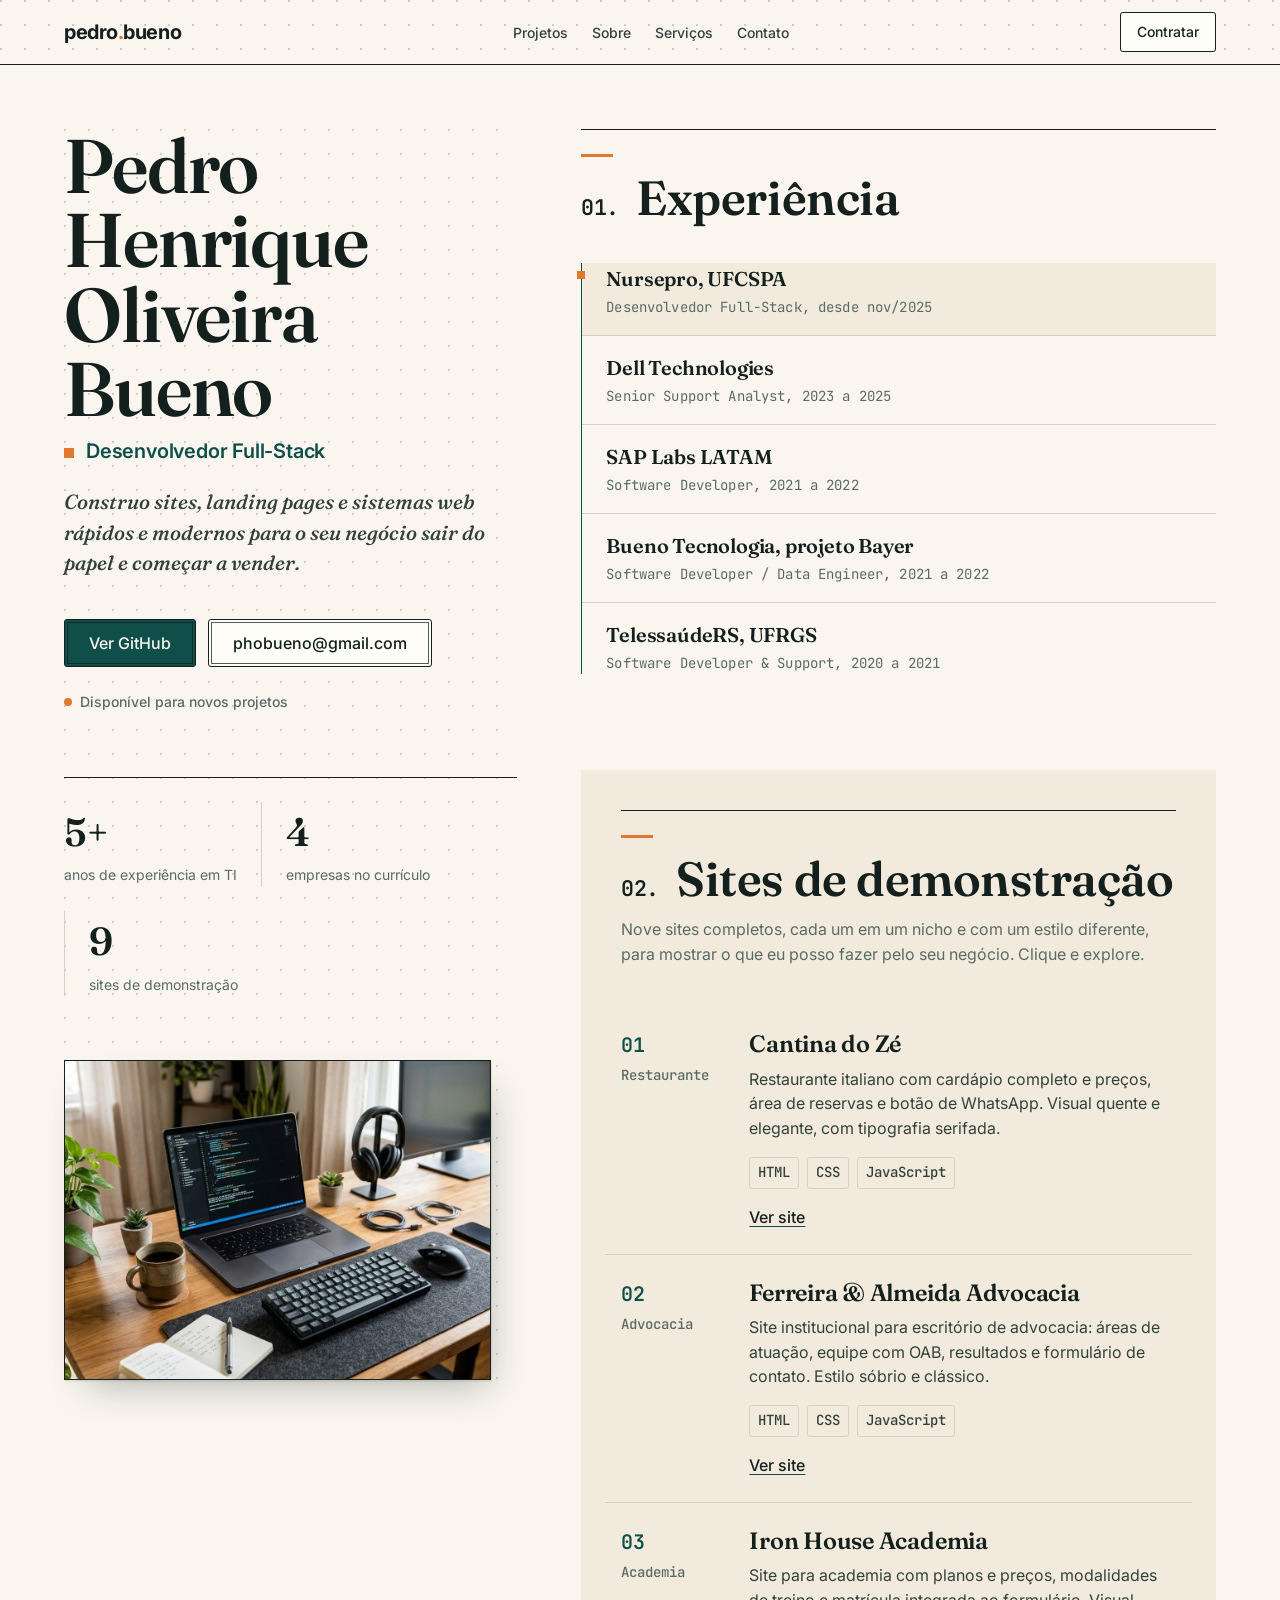
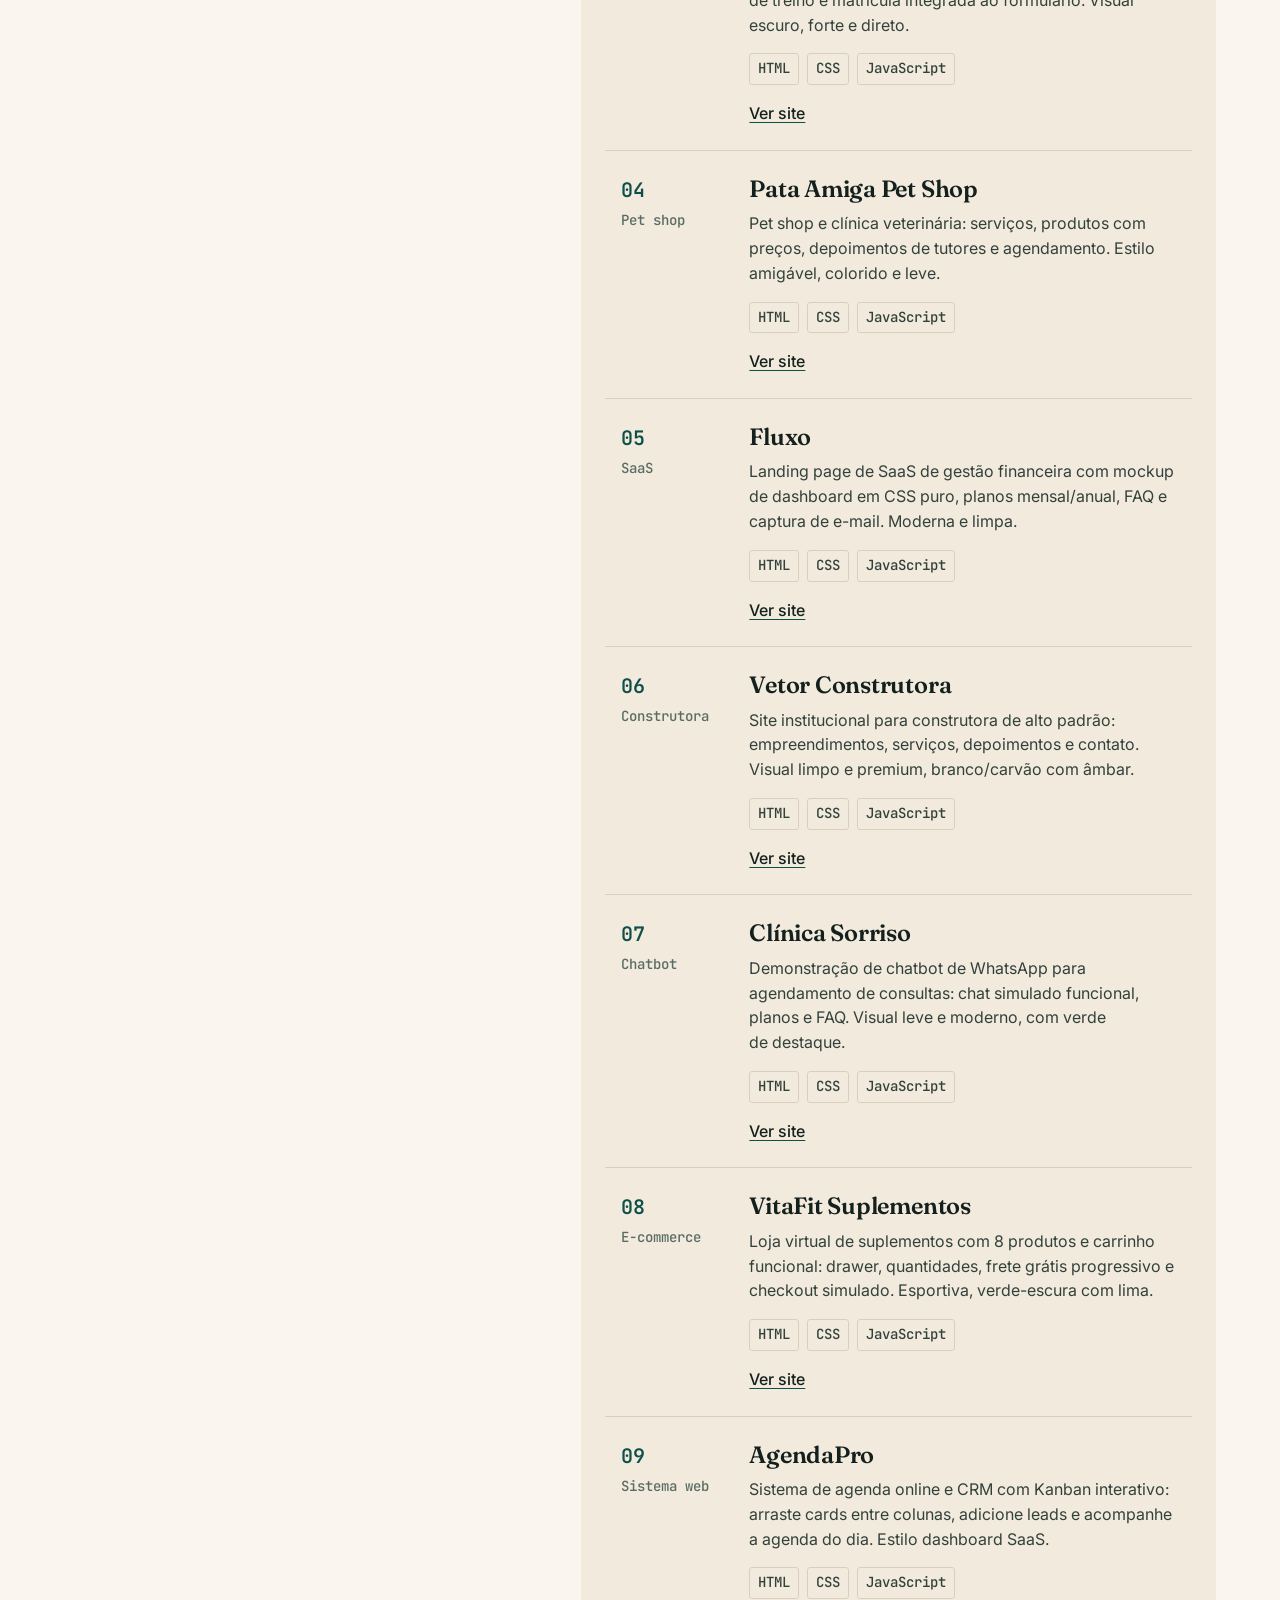
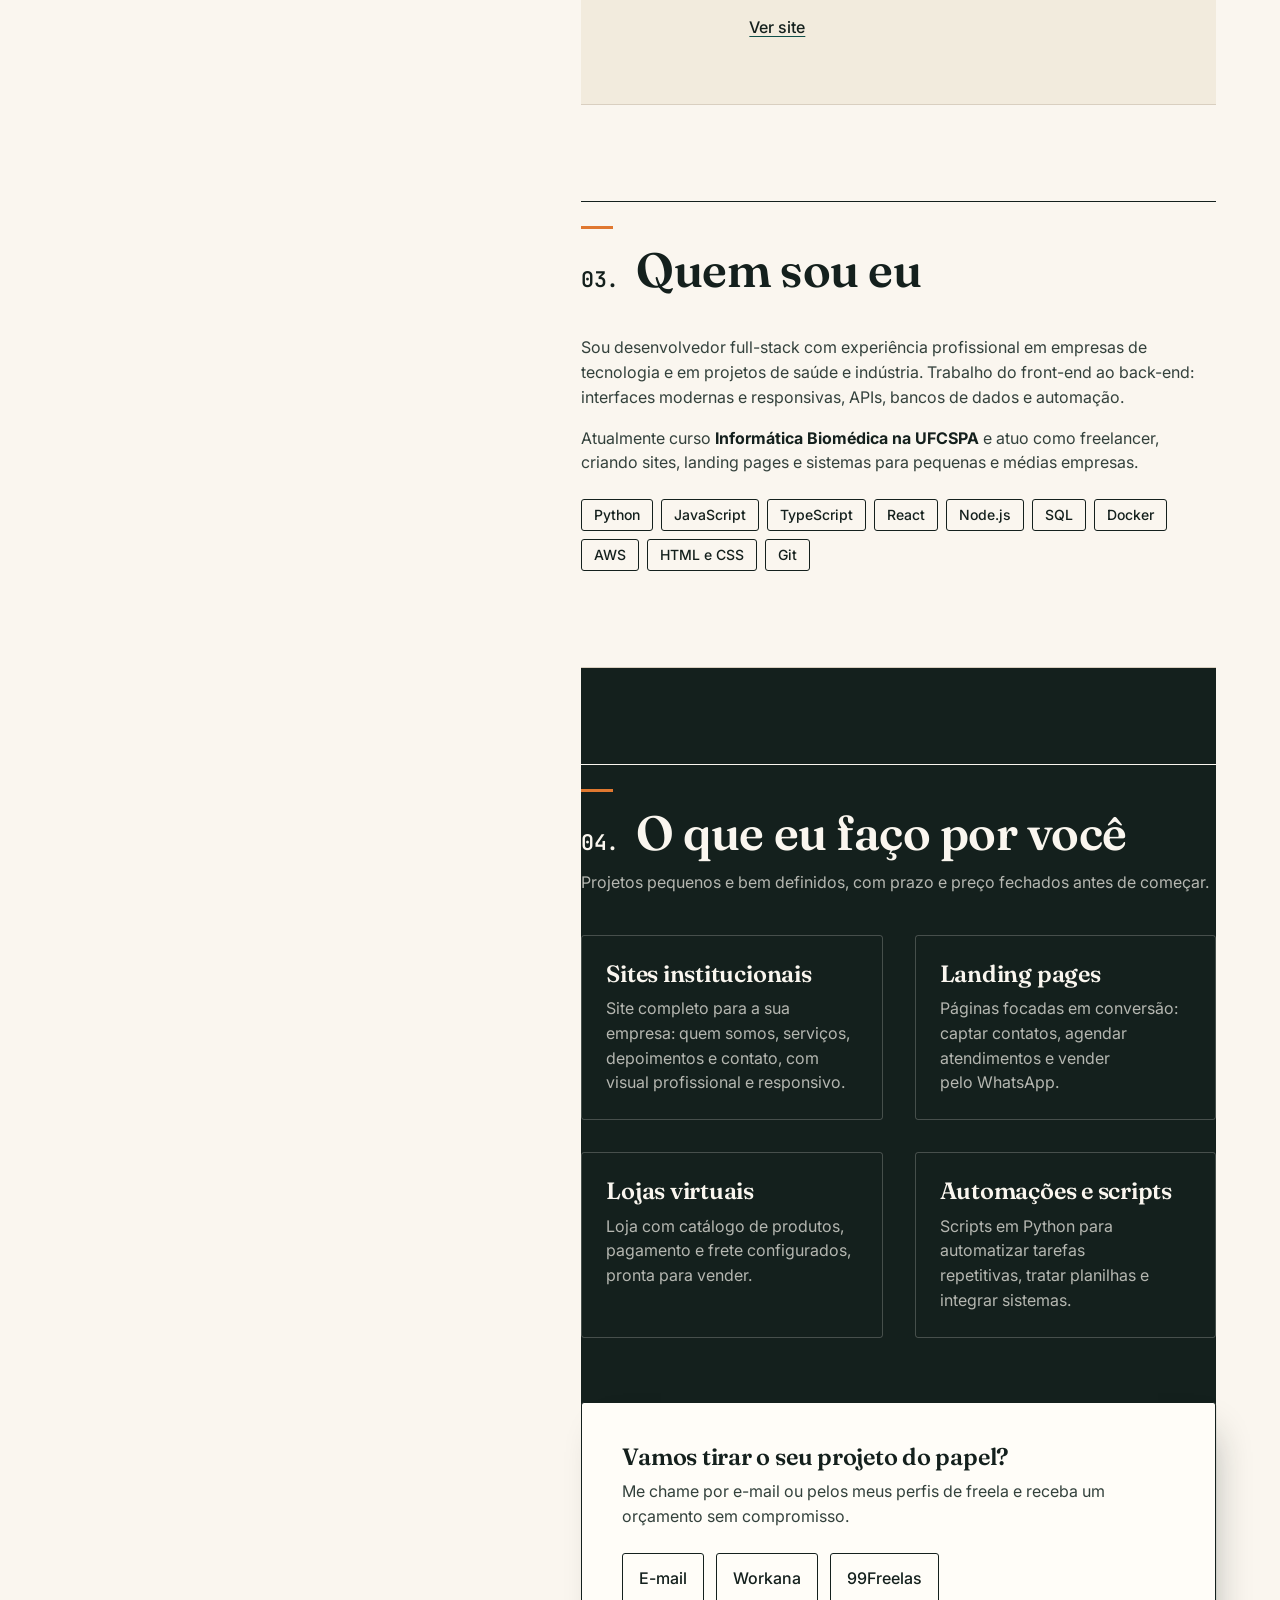
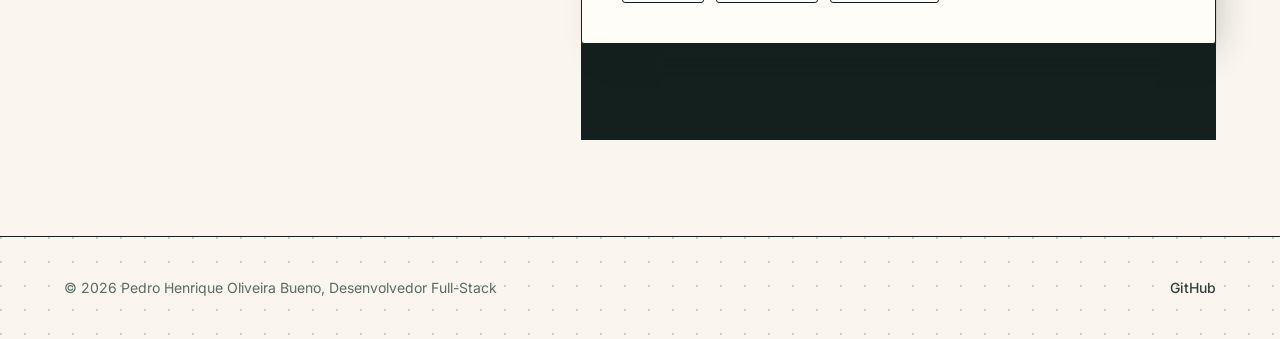
==== index.html @ 00d0334e "redesign(hub): padroes reais + polimento (Fraunces, indice de projetos)" ====
<!DOCTYPE html>
<html lang="pt-BR">
<head>
<meta charset="UTF-8">
<meta name="viewport" content="width=device-width, initial-scale=1.0">
<title>Pedro Henrique Oliveira Bueno, Desenvolvedor Full-Stack</title>
<meta name="description" content="Portfólio de Pedro Henrique Oliveira Bueno, desenvolvedor full-stack. Sites, landing pages e lojas para o seu negócio.">
<link rel="preconnect" href="https://fonts.googleapis.com">
<link rel="preconnect" href="https://fonts.gstatic.com" crossorigin>
<link href="https://fonts.googleapis.com/css2?family=Fraunces:ital,opsz,wght@0,9..144,500;0,9..144,600;0,9..144,700;1,9..144,500;1,9..144,600&family=Inter:wght@400;500;600;700&family=JetBrains+Mono:wght@400;500;600&display=swap" rel="stylesheet">
<link rel="stylesheet" href="style.css">
</head>
<body>

<header>
  <div class="container nav">
    <a class="logo" href="#">pedro<span>.</span>bueno</a>
    <button class="menu-btn" id="menuBtn" aria-label="Abrir menu">
      <svg width="26" height="26" viewBox="0 0 24 24" fill="none" stroke-width="2" stroke-linecap="round"><line x1="3" y1="6" x2="21" y2="6"/><line x1="3" y1="12" x2="21" y2="12"/><line x1="3" y1="18" x2="21" y2="18"/></svg>
    </button>
    <ul class="nav-links" id="navLinks">
      <li><a href="#projetos">Projetos</a></li>
      <li><a href="#sobre">Sobre</a></li>
      <li><a href="#servicos">Serviços</a></li>
      <li><a href="#contato">Contato</a></li>
    </ul>
    <a class="nav-cta" href="#contato">Contratar</a>
  </div>
</header>

<div class="layout container">
  <aside class="rail proof">
    <div class="rail-inner">
      <h1><span class="hero-name">Pedro Henrique Oliveira Bueno</span><span class="hero-role">Desenvolvedor Full-Stack</span></h1>
      <p class="lead">Construo sites, landing pages e sistemas web rápidos e modernos para o seu negócio sair do papel e começar a vender.</p>
      <div class="hero-actions">
        <a class="btn btn-primary" href="https://github.com/pedro-o-bueno" target="_blank" rel="noopener">Ver GitHub</a>
        <a class="btn btn-ghost" href="mailto:phobueno@gmail.com">phobueno@gmail.com</a>
      </div>
      <p class="availability"><span class="avail-mark" aria-hidden="true"></span>Disponível para novos projetos</p>
      <div class="hero-stats">
        <div><strong>5+</strong><span>anos de experiência em TI</span></div>
        <div><strong>4</strong><span>empresas no currículo</span></div>
        <div><strong>9</strong><span>sites de demonstração</span></div>
      </div>
      <figure class="hero-photo crop" data-slot="hub-hero">
        <img src="images/hub-hero.jpg" alt="Retrato de Pedro Henrique Oliveira Bueno">
      </figure>
    </div>
  </aside>

  <main class="content">
    <section id="experiencia">
      <div class="section-head">
        <h2><span class="sec-num">01.</span> Experiência</h2>
      </div>
      <ul class="timeline">
        <li><strong>Nursepro, UFCSPA</strong><span>Desenvolvedor Full-Stack, desde nov/2025</span></li>
        <li><strong>Dell Technologies</strong><span>Senior Support Analyst, 2023 a 2025</span></li>
        <li><strong>SAP Labs LATAM</strong><span>Software Developer, 2021 a 2022</span></li>
        <li><strong>Bueno Tecnologia, projeto Bayer</strong><span>Software Developer / Data Engineer, 2021 a 2022</span></li>
        <li><strong>TelessaúdeRS, UFRGS</strong><span>Software Developer &amp; Support, 2020 a 2021</span></li>
      </ul>
    </section>

    <section id="projetos">
      <div class="section-head">
        <h2><span class="sec-num">02.</span> Sites de demonstração</h2>
        <p>Nove sites completos, cada um em um nicho e com um estilo diferente, para mostrar o que eu posso fazer pelo seu negócio. Clique e explore.</p>
      </div>
      <div class="project-list">

        <article class="card">
          <div class="card-head"><span class="card-index">01</span><span class="niche">Restaurante</span></div>
          <div class="card-body">
            <h3>Cantina do Zé</h3>
            <p>Restaurante italiano com cardápio completo e preços, área de reservas e botão de WhatsApp. Visual quente e elegante, com tipografia serifada.</p>
            <div class="tech"><span>HTML</span><span>CSS</span><span>JavaScript</span></div>
            <a class="card-link" href="./restaurante/">Ver site</a>
          </div>
        </article>

        <article class="card">
          <div class="card-head"><span class="card-index">02</span><span class="niche">Advocacia</span></div>
          <div class="card-body">
            <h3>Ferreira &amp; Almeida Advocacia</h3>
            <p>Site institucional para escritório de advocacia: áreas de atuação, equipe com OAB, resultados e formulário de contato. Estilo sóbrio e clássico.</p>
            <div class="tech"><span>HTML</span><span>CSS</span><span>JavaScript</span></div>
            <a class="card-link" href="./advocacia/">Ver site</a>
          </div>
        </article>

        <article class="card">
          <div class="card-head"><span class="card-index">03</span><span class="niche">Academia</span></div>
          <div class="card-body">
            <h3>Iron House Academia</h3>
            <p>Site para academia com planos e preços, modalidades de treino e matrícula integrada ao formulário. Visual escuro, forte e direto.</p>
            <div class="tech"><span>HTML</span><span>CSS</span><span>JavaScript</span></div>
            <a class="card-link" href="./academia/">Ver site</a>
          </div>
        </article>

        <article class="card">
          <div class="card-head"><span class="card-index">04</span><span class="niche">Pet shop</span></div>
          <div class="card-body">
            <h3>Pata Amiga Pet Shop</h3>
            <p>Pet shop e clínica veterinária: serviços, produtos com preços, depoimentos de tutores e agendamento. Estilo amigável, colorido e leve.</p>
            <div class="tech"><span>HTML</span><span>CSS</span><span>JavaScript</span></div>
            <a class="card-link" href="./petshop/">Ver site</a>
          </div>
        </article>

        <article class="card">
          <div class="card-head"><span class="card-index">05</span><span class="niche">SaaS</span></div>
          <div class="card-body">
            <h3>Fluxo</h3>
            <p>Landing page de SaaS de gestão financeira com mockup de dashboard em CSS puro, planos mensal/anual, FAQ e captura de e-mail. Moderna e limpa.</p>
            <div class="tech"><span>HTML</span><span>CSS</span><span>JavaScript</span></div>
            <a class="card-link" href="./saas/">Ver site</a>
          </div>
        </article>

        <article class="card">
          <div class="card-head"><span class="card-index">06</span><span class="niche">Construtora</span></div>
          <div class="card-body">
            <h3>Vetor Construtora</h3>
            <p>Site institucional para construtora de alto padrão: empreendimentos, serviços, depoimentos e contato. Visual limpo e premium, branco/carvão com âmbar.</p>
            <div class="tech"><span>HTML</span><span>CSS</span><span>JavaScript</span></div>
            <a class="card-link" href="./construtora/">Ver site</a>
          </div>
        </article>

        <article class="card">
          <div class="card-head"><span class="card-index">07</span><span class="niche">Chatbot</span></div>
          <div class="card-body">
            <h3>Clínica Sorriso</h3>
            <p>Demonstração de chatbot de WhatsApp para agendamento de consultas: chat simulado funcional, planos e FAQ. Visual leve e moderno, com verde de destaque.</p>
            <div class="tech"><span>HTML</span><span>CSS</span><span>JavaScript</span></div>
            <a class="card-link" href="./chatbot/">Ver site</a>
          </div>
        </article>

        <article class="card">
          <div class="card-head"><span class="card-index">08</span><span class="niche">E-commerce</span></div>
          <div class="card-body">
            <h3>VitaFit Suplementos</h3>
            <p>Loja virtual de suplementos com 8 produtos e carrinho funcional: drawer, quantidades, frete grátis progressivo e checkout simulado. Esportiva, verde-escura com lima.</p>
            <div class="tech"><span>HTML</span><span>CSS</span><span>JavaScript</span></div>
            <a class="card-link" href="./ecommerce/">Ver site</a>
          </div>
        </article>

        <article class="card">
          <div class="card-head"><span class="card-index">09</span><span class="niche">Sistema web</span></div>
          <div class="card-body">
            <h3>AgendaPro</h3>
            <p>Sistema de agenda online e CRM com Kanban interativo: arraste cards entre colunas, adicione leads e acompanhe a agenda do dia. Estilo dashboard SaaS.</p>
            <div class="tech"><span>HTML</span><span>CSS</span><span>JavaScript</span></div>
            <a class="card-link" href="./dashboard/">Ver site</a>
          </div>
        </article>

      </div>
    </section>

    <section class="about" id="sobre">
      <div class="section-head">
        <h2><span class="sec-num">03.</span> Quem sou eu</h2>
      </div>
      <div class="about-copy">
        <p>Sou desenvolvedor full-stack com experiência profissional em empresas de tecnologia e em projetos de saúde e indústria. Trabalho do front-end ao back-end: interfaces modernas e responsivas, APIs, bancos de dados e automação.</p>
        <p>Atualmente curso <strong>Informática Biomédica na UFCSPA</strong> e atuo como freelancer, criando sites, landing pages e sistemas para pequenas e médias empresas.</p>
        <div class="skills">
          <span>Python</span><span>JavaScript</span><span>TypeScript</span><span>React</span>
          <span>Node.js</span><span>SQL</span><span>Docker</span><span>AWS</span>
          <span>HTML e CSS</span><span>Git</span>
        </div>
      </div>
    </section>

    <section class="services" id="servicos">
      <div class="section-head">
        <h2><span class="sec-num">04.</span> O que eu faço por você</h2>
        <p>Projetos pequenos e bem definidos, com prazo e preço fechados antes de começar.</p>
      </div>
      <div class="service-list">
        <div class="service">
          <h3>Sites institucionais</h3>
          <p>Site completo para a sua empresa: quem somos, serviços, depoimentos e contato, com visual profissional e responsivo.</p>
        </div>
        <div class="service">
          <h3>Landing pages</h3>
          <p>Páginas focadas em conversão: captar contatos, agendar atendimentos e vender pelo WhatsApp.</p>
        </div>
        <div class="service">
          <h3>Lojas virtuais</h3>
          <p>Loja com catálogo de produtos, pagamento e frete configurados, pronta para vender.</p>
        </div>
        <div class="service">
          <h3>Automações e scripts</h3>
          <p>Scripts em Python para automatizar tarefas repetitivas, tratar planilhas e integrar sistemas.</p>
        </div>
      </div>
      <div class="contact-box crop" id="contato">
        <div>
          <h3>Vamos tirar o seu projeto do papel?</h3>
          <p>Me chame por e-mail ou pelos meus perfis de freela e receba um orçamento sem compromisso.</p>
        </div>
        <div class="contact-links">
          <a href="mailto:phobueno@gmail.com">E-mail</a>
          <a href="https://www.workana.com/freelancer/36170a51e5949d9174a9067a0699bb57" target="_blank" rel="noopener">Workana</a>
          <a href="https://www.99freelas.com.br/user/pedro-henrique-oliveira-bueno" target="_blank" rel="noopener">99Freelas</a>
        </div>
      </div>
    </section>
  </main>
</div>

<footer>
  <div class="container">
    <p>&copy; 2026 Pedro Henrique Oliveira Bueno, Desenvolvedor Full-Stack</p>
    <a href="https://github.com/pedro-o-bueno" target="_blank" rel="noopener">GitHub</a>
  </div>
</footer>

<script>
  var btn = document.getElementById('menuBtn');
  var links = document.getElementById('navLinks');
  btn.addEventListener('click', function () {
    links.classList.toggle('open');
  });
  links.addEventListener('click', function (e) {
    if (e.target.tagName === 'A') links.classList.remove('open');
  });
</script>
<script>window.hallmarkSlots = (m) => { for (const [k, v] of Object.entries(m)) { const s = document.querySelector(`[data-slot="${k}"]`); if (!s) continue; const im = new Image(); im.src = typeof v === 'string' ? v : v.src; im.alt = (typeof v === 'object' && v.alt) || s.dataset.alt || ''; s.querySelectorAll(':scope > img').forEach((o) => o.remove()); s.prepend(im); } };
document.querySelectorAll('[data-slot] img').forEach((i) => { if (i.complete && !i.naturalWidth) i.remove(); else i.addEventListener('error', () => i.remove(), { once: true }); });</script>

</body>
</html>
---- style.css ----
/* Hallmark · shape: Index · genre: editorial · theme: Studio (deal 3/3, seed personal-portfolio-full-stack-developer-db0c·ab4d9bed·2026-11-21·r0) · redesign: full
 * hero: Ledge · nav: edge-aligned wordmark · footer: mast · imagery: one supplied photograph (slot) · signature: the proof sheet, the name measured on the dot grid
 * axes: light/roman-serif/warm · posture: restrained · contrast: pass · fold: pass · v2.0.0 */
/* Hallmark · pre-emit critique: P4 H4 E4 S4 R4 V4 · weakest: S, the hero could be any developer portfolio; led with the real work index and the name as a measured wordmark instead of a stock claim */
/* Hallmark · dropped "Projetos", "Sobre", "Serviços" kickers · 54 names the tracked-caps eyebrow */
/* Hallmark · reworded "Ver site →" to "Ver site" · 63 names the arrow glued to link text */
/* Hallmark · reworded the page title and the footer line from "—" to "," · 19 names the dash in copy */
/* Hallmark · reworded the "HTML/CSS" skill chip to "HTML e CSS" · 67 names capitals at 14px */
/* Hallmark · waive 26b · no form control and no aria-disabled anywhere on the page · the page carries no control that can be disabled */
/* Hallmark · kept the Nursepro timeline line verbatim, dashes included, per the redesign brief · 19 reports its dash */
/* Round 3 (2026-11-21): split layout from the pattern guide section 10, Brittany Chiang pattern. Fixed left rail (name, role, links, photo) and a scrolling right column with the experience timeline first and the 9 projects as a text list. Palette and type from the guide hub row: paper #FAF6EF, ink #14201D, accent #0E4F4A, secondary #E07830, Inter with JetBrains Mono numbers. Flat colour only, no gradients, no new copy. */
/* Polish pass (2026-11-21): Fraunces display serif for the name, section titles, project titles, timeline companies and stats numerals; italic serif lead; oversized name; designed project rows with a full-row hover panel, shifting title and appearing arrow; pulsing availability dot; staggered rail entrance. No text, links or images changed. */
@import url("./tokens.css");
@import url("./base.css");

html { scroll-behavior: smooth; }
::selection { background: var(--color-accent); color: var(--color-accent-ink); }

/* Proof sheet: the dot grid, on the rail, the header and the footer only */
.proof {
  background-image: radial-gradient(circle at 1px 1px, var(--color-dot) 1px, transparent 1.4px);
  background-size: 24px 24px;
}

/* Header */
header {
  position: sticky; top: 0; z-index: var(--z-sticky-nav);
  background-color: var(--color-paper);
  background-image: radial-gradient(circle at 1px 1px, var(--color-dot) 1px, transparent 1.4px);
  background-size: 24px 24px;
  border-bottom: var(--rule-hair) solid var(--color-ink);
}
.nav { display: flex; align-items: center; justify-content: space-between; height: var(--space-2xl); }
.logo { font-family: var(--font-body); font-weight: var(--display-weight); font-size: var(--text-lg); letter-spacing: var(--tracking-display); color: var(--color-ink); text-decoration: none; }
.logo span { color: var(--color-secondary); }
.nav-links { display: flex; gap: var(--space-lg); list-style: none; margin: 0; padding: 0; }
.nav-links a { color: var(--color-ink-2); font-size: var(--text-sm); font-weight: 500; text-decoration: none; transition: color var(--dur-short) var(--ease-out); }
.nav-links a:hover { color: var(--color-ink); text-decoration: underline; text-decoration-color: var(--color-accent); text-underline-offset: 0.16em; }
.nav-cta {
  background: var(--color-paper-hi); color: var(--color-ink);
  border: var(--rule-hair) solid var(--color-ink); border-radius: var(--radius-card);
  font-weight: 500; font-size: var(--text-sm); text-decoration: none;
  padding: var(--space-xs) var(--space-md);
  transition: background-color var(--dur-short) var(--ease-out), transform var(--dur-short) var(--ease-out);
}
.nav-cta:hover { background: var(--color-paper-2); }
.nav-cta:active { transform: translateY(1px); }
.menu-btn { display: none; background: none; border: none; cursor: pointer; padding: var(--space-xs); color: var(--color-ink); }
.menu-btn svg { stroke: var(--color-ink); }

/* Split layout: fixed left rail, scrolling right column */
.layout {
  display: grid; grid-template-columns: minmax(0, 5fr) minmax(0, 7fr);
  gap: var(--space-2xl); align-items: start;
  padding-top: var(--space-2xl); padding-bottom: var(--space-3xl);
}
.rail { min-width: 0; }
.rail-inner { min-width: 0; }
.rail h1 { font-family: var(--font-display); font-weight: 600; font-size: var(--text-name); line-height: 0.98; letter-spacing: -0.015em; }
.hero-role {
  display: block; margin-top: var(--space-sm);
  font-family: var(--font-body); font-size: var(--text-lg); font-weight: 600; line-height: 1.2; letter-spacing: -0.01em;
  color: var(--color-accent);
}
.hero-role::before { content: ""; display: inline-block; width: 10px; height: 10px; background: var(--color-secondary); margin-right: var(--space-sm); }
.rail .lead {
  margin: var(--space-lg) 0 var(--space-xl);
  font-family: var(--font-display); font-style: italic; font-weight: 500; line-height: 1.5; color: var(--color-ink-2);
}
/* Rail entrance: each block rises in turn on load; reduced-motion collapses it via base.css */
@keyframes rise { from { opacity: 0; transform: translateY(10px); } to { opacity: 1; transform: translateY(0); } }
.rail-inner > * { animation: rise var(--dur-long) var(--ease-out) both; }
.rail-inner > *:nth-child(2) { animation-delay: 70ms; }
.rail-inner > *:nth-child(3) { animation-delay: 140ms; }
.rail-inner > *:nth-child(4) { animation-delay: 210ms; }
.rail-inner > *:nth-child(5) { animation-delay: 280ms; }
.rail-inner > *:nth-child(6) { animation-delay: 350ms; }
.hero-actions { display: flex; flex-wrap: wrap; gap: var(--space-sm); }
.btn {
  position: relative; display: inline-flex; align-items: center; justify-content: center;
  min-height: 48px; padding: 0 var(--space-lg);
  border: var(--rule-hair) solid var(--color-ink); border-radius: var(--radius-card);
  font-weight: 500; color: var(--color-ink); text-decoration: none; background: var(--color-paper-hi);
  transition: transform var(--dur-short) var(--ease-out), box-shadow var(--dur-short) var(--ease-out), background-color var(--dur-short) var(--ease-out);
}
.btn::after { content: ""; position: absolute; inset: 2px; border: var(--rule-hair) solid var(--color-mark); pointer-events: none; }
.btn-primary { background: var(--color-accent); color: var(--color-accent-ink); }
.btn-primary:hover { transform: translateY(-2px); box-shadow: var(--shadow-sheet); background: var(--color-accent-deep); }
.btn:active { transform: translateY(0); box-shadow: none; }
.btn-ghost:hover { background: var(--color-paper-2); transform: translateY(-2px); box-shadow: var(--shadow-sheet); }
.availability {
  display: flex; align-items: center; gap: var(--space-xs);
  margin-top: var(--space-lg); font-size: var(--text-sm); font-weight: 500; color: var(--color-muted);
}
.avail-mark { flex: none; width: var(--space-xs); height: var(--space-xs); background: var(--color-secondary); border-radius: 50%; animation: avail-pulse 2.4s var(--ease-out) infinite; }
@keyframes avail-pulse {
  0% { box-shadow: 0 0 0 0 color-mix(in oklab, var(--color-secondary) 45%, transparent); }
  70% { box-shadow: 0 0 0 8px transparent; }
  100% { box-shadow: 0 0 0 0 transparent; }
}
.hero-stats {
  display: flex; flex-wrap: wrap; gap: var(--space-lg);
  margin-top: var(--space-2xl); padding-top: var(--space-lg);
  border-top: var(--rule-hair) solid var(--color-ink);
}
.hero-stats > div + div { border-left: var(--rule-hair) solid var(--color-rule); padding-left: var(--space-lg); }
.hero-stats strong { display: block; font-family: var(--font-display); font-weight: 600; font-size: var(--text-3xl); letter-spacing: -0.01em; font-variant-numeric: tabular-nums; color: var(--color-ink); }
.hero-stats span { color: var(--color-muted); font-size: var(--text-sm); }
.hero-photo {
  margin: var(--space-2xl) 0 0; aspect-ratio: 4 / 3; max-height: 320px;
  border: var(--rule-hair) solid var(--color-ink);
  background-color: var(--color-paper-2);
  box-shadow: var(--shadow-sheet);
  transition: border-color var(--dur-short) var(--ease-out), box-shadow var(--dur-short) var(--ease-out);
}
.hero-photo:hover { border-color: var(--color-accent); box-shadow: 1px 2px 0 color-mix(in oklab, var(--color-accent) 18%, transparent), 12px 20px 40px -14px color-mix(in oklab, var(--color-ink) 32%, transparent); }

/* Right column */
.content { min-width: 0; }
.content > section { padding: var(--space-3xl) 0; }
.content > section:first-child { padding-top: 0; }
.content > section + section { border-top: var(--rule-hair) solid var(--color-rule); }
.section-head { max-width: 65ch; margin-bottom: var(--space-xl); border-top: var(--rule-hair) solid var(--color-ink); padding-top: var(--space-lg); }
.section-head::before { content: ""; display: block; width: 32px; height: 3px; background: var(--color-secondary); margin-bottom: var(--space-md); }
.content h2 { font-family: var(--font-display); font-weight: 600; letter-spacing: -0.01em; }
.section-head p { color: var(--color-muted); margin-top: var(--space-sm); }
.sec-num { font-family: var(--font-mono); font-size: 0.45em; margin-right: var(--space-xs); }

/* Experience timeline, first in the column */
.timeline { list-style: none; margin: 0; padding: 0; border-left: var(--rule-hair) solid var(--color-accent); }
.timeline li { position: relative; padding: var(--space-md) 0 var(--space-md) var(--space-lg); border-bottom: var(--rule-hair) solid var(--color-rule); transition: background-color var(--dur-short) var(--ease-out); }
.timeline li:hover { background-color: var(--color-paper-hi); }
.timeline li:first-child { background-color: var(--color-paper-2); }
.timeline li:first-child { padding-top: 0; }
.timeline li:first-child::before {
  content: ""; position: absolute; left: calc(var(--space-2xs) * -1 - 1px); top: var(--space-xs);
  width: var(--space-xs); height: var(--space-xs); background: var(--color-secondary);
}
.timeline li:last-child { border-bottom: 0; padding-bottom: 0; }
.timeline strong { display: block; font-family: var(--font-display); font-weight: 600; font-size: var(--text-lg); letter-spacing: -0.01em; color: var(--color-ink); }
.timeline span { font-family: var(--font-mono); font-size: var(--text-sm); letter-spacing: 0.01em; color: var(--color-muted); }

/* Projects: the list, text and links only */
#projetos { background: var(--color-paper-2); padding: var(--space-xl); border-top: 0; }
.project-list { display: flex; flex-direction: column; }
.card {
  position: relative;
  display: grid; grid-template-columns: minmax(0, 88px) minmax(0, 1fr);
  column-gap: var(--space-xl);
  padding: var(--space-lg) var(--space-md); margin: 0 calc(var(--space-md) * -1);
  border-top: var(--rule-hair) solid var(--color-rule);
  transition: background-color var(--dur-short) var(--ease-out);
}
.project-list .card:first-child { border-top: 0; }
.card:hover, .card:focus-within { background-color: var(--color-paper-hi); }
.card::after {
  content: "\2197"; position: absolute; top: var(--space-lg); right: var(--space-md);
  font-family: var(--font-mono); font-size: var(--text-lg); color: var(--color-accent);
  opacity: 0; transform: translate(-4px, 4px); pointer-events: none;
  transition: opacity var(--dur-short) var(--ease-out), transform var(--dur-short) var(--ease-out);
}
.card:hover::after, .card:focus-within::after { opacity: 1; transform: translate(0, 0); }
.card-head { display: flex; flex-direction: column; gap: var(--space-2xs); }
.card-index { font-family: var(--font-mono); font-size: var(--text-lg); font-weight: 600; font-variant-numeric: tabular-nums; color: var(--color-accent); transition: color var(--dur-short) var(--ease-out); }
.card:hover .card-index, .card:focus-within .card-index { color: var(--color-secondary); }
.niche { font-family: var(--font-mono); font-size: var(--text-sm); font-weight: 500; color: var(--color-muted); }
.card-body { padding: 0; display: flex; flex-direction: column; flex: 1; min-width: 0; }
.card-body h3 { margin-bottom: var(--space-xs); font-family: var(--font-display); font-weight: 600; letter-spacing: -0.01em; transition: transform var(--dur-short) var(--ease-out), color var(--dur-short) var(--ease-out); }
.card:hover .card-body h3, .card:focus-within .card-body h3 { color: var(--color-accent); transform: translateX(4px); }
.card-body p { color: var(--color-ink-2); flex: 1; }
.tech { display: flex; flex-wrap: wrap; gap: var(--space-xs); margin: var(--space-md) 0; }
.tech span {
  border: var(--rule-hair) solid var(--color-rule); border-radius: var(--radius-card);
  padding: var(--space-2xs) var(--space-xs); font-family: var(--font-mono); font-size: var(--text-sm); font-weight: 500; color: var(--color-ink-2);
}
.card-link { font-weight: 500; color: var(--color-ink); text-decoration: underline; text-decoration-color: var(--color-accent); text-underline-offset: 0.16em; transition: color var(--dur-short) var(--ease-out); }
.card:hover .card-link, .card:focus-within .card-link { color: var(--color-accent); }
.card-link:hover { text-decoration-color: var(--color-secondary); }

/* About */
.about-copy p { color: var(--color-ink-2); margin-bottom: var(--space-md); }
.about-copy p strong { color: var(--color-ink); }
.skills { display: flex; flex-wrap: wrap; gap: var(--space-xs); margin-top: var(--space-lg); }
.skills span {
  border: var(--rule-hair) solid var(--color-ink); border-radius: var(--radius-card);
  padding: var(--space-2xs) var(--space-sm); font-size: var(--text-sm); font-weight: 500; color: var(--color-ink);
}

/* Services: the one ink band */
.services { background: var(--color-ink); color: var(--color-paper); padding: var(--space-xl); border-top: 0; }
.services .section-head { border-top-color: var(--color-paper); }
.services .section-head h2 { color: var(--color-paper); }
.services .section-head p { color: color-mix(in oklab, var(--color-paper) 70%, transparent); }
.services :focus-visible { outline-color: var(--color-secondary); }
.service-list { display: grid; grid-template-columns: repeat(auto-fill, minmax(260px, 1fr)); gap: var(--gap-columns); margin-bottom: var(--space-2xl); }
.service { border: var(--rule-hair) solid color-mix(in oklab, var(--color-paper) 22%, transparent); border-radius: var(--radius-card); padding: var(--space-lg); transition: border-color var(--dur-short) var(--ease-out), background-color var(--dur-short) var(--ease-out); }
.service:hover { border-color: color-mix(in oklab, var(--color-paper) 45%, transparent); background: color-mix(in oklab, var(--color-paper) 5%, transparent); }
.service h3 { font-family: var(--font-display); font-weight: 600; letter-spacing: -0.01em; color: var(--color-paper); }
.service p { color: color-mix(in oklab, var(--color-paper) 70%, transparent); margin-top: var(--space-xs); }
.contact-box {
  background: var(--color-paper-hi); color: var(--color-ink);
  border: var(--rule-hair) solid var(--color-ink); border-radius: var(--radius-card);
  box-shadow: var(--shadow-sheet);
  padding: var(--space-xl); display: flex; flex-wrap: wrap; gap: var(--space-lg);
  align-items: center; justify-content: space-between;
}
.contact-box h3 { font-family: var(--font-display); font-weight: 600; letter-spacing: -0.01em; color: var(--color-ink); }
.contact-box p { color: var(--color-ink-2); margin-top: var(--space-xs); }
.contact-links { display: flex; flex-wrap: wrap; gap: var(--space-sm); }
.contact-links a {
  display: inline-flex; align-items: center; min-height: 48px;
  border: var(--rule-hair) solid var(--color-ink); border-radius: var(--radius-card);
  padding: var(--space-sm) var(--space-md); font-weight: 500; color: var(--color-ink); text-decoration: none;
  transition: background-color var(--dur-short) var(--ease-out), color var(--dur-short) var(--ease-out);
}
.contact-links a:hover { background: var(--color-accent); color: var(--color-accent-ink); }
.contact-links a:active { transform: translateY(1px); }

/* Footer */
footer {
  background-color: var(--color-paper);
  background-image: radial-gradient(circle at 1px 1px, var(--color-dot) 1px, transparent 1.4px);
  background-size: 24px 24px;
  border-top: var(--rule-hair) solid var(--color-ink);
  color: var(--color-muted); font-size: var(--text-sm); padding: var(--space-xl) 0;
}
footer .container { display: flex; flex-wrap: wrap; gap: var(--space-md); align-items: center; justify-content: space-between; }
footer p { margin: 0; }
footer a { color: var(--color-ink-2); font-weight: 500; text-decoration: none; }
footer a:hover { text-decoration: underline; text-decoration-color: var(--color-accent); }

/* The rail only sticks when the viewport is tall enough to hold it */
@media (min-height: 56rem) {
  .rail-inner { position: sticky; top: var(--space-2xl); }
}

@media (max-width: 60rem) {
  .layout { grid-template-columns: minmax(0, 1fr); gap: var(--space-xl); }
  .rail-inner { position: static; }
  .hero-photo { max-height: 320px; }
}

@media (max-width: 40rem) {
  .nav-links, .nav-cta { display: none; }
  .nav-links.open {
    display: flex; position: absolute; top: var(--space-2xl); left: 0; right: 0;
    flex-direction: column; gap: 0; background: var(--color-paper);
    border-bottom: var(--rule-hair) solid var(--color-ink); padding: var(--space-xs) var(--space-lg) var(--space-md);
  }
  .nav-links.open a { display: block; padding: var(--space-sm) 0; }
  .menu-btn { display: block; }
  .layout { padding-top: var(--space-xl); }
  .card { grid-template-columns: minmax(0, 1fr); }
  .card::after { display: none; }
  .card-head { flex-direction: row; align-items: baseline; gap: var(--space-sm); }
  #projetos, .services { padding: var(--space-lg) var(--space-md); }
  .contact-box { padding: var(--space-lg) var(--space-md); }
}
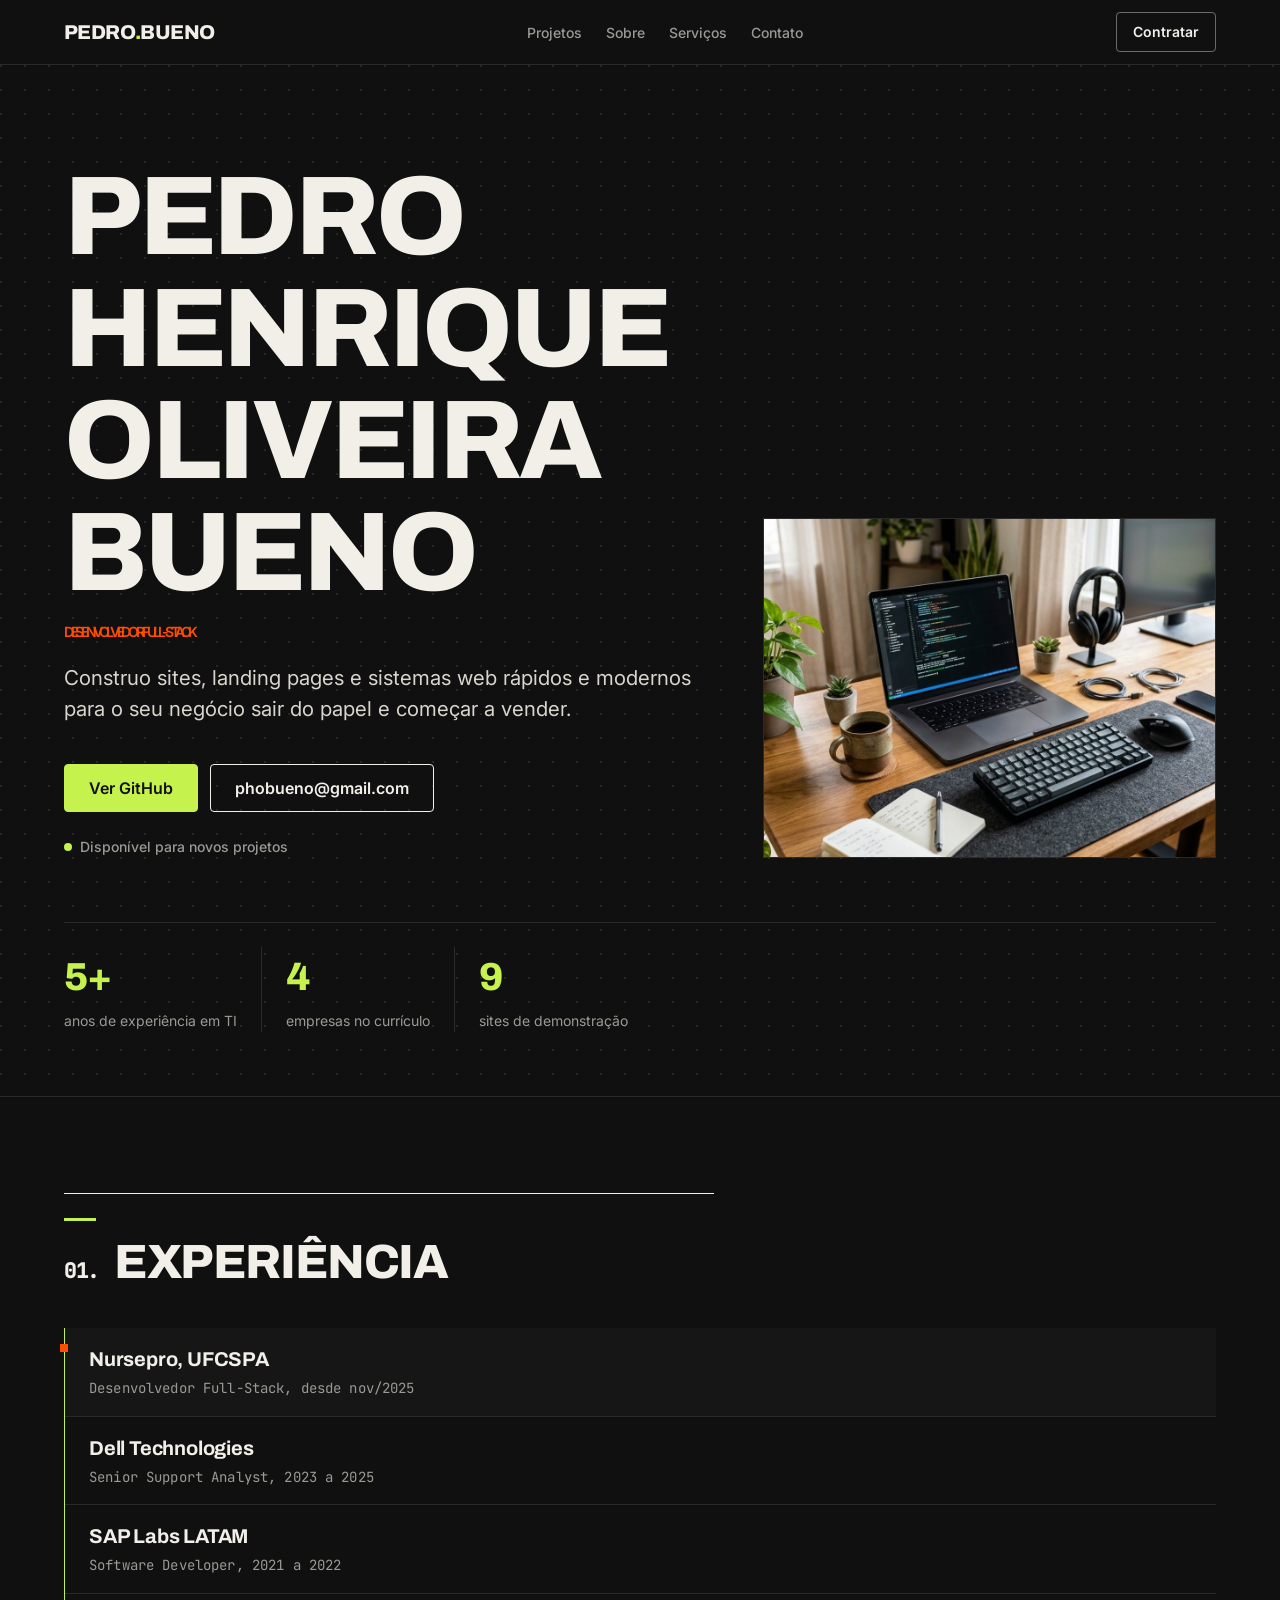
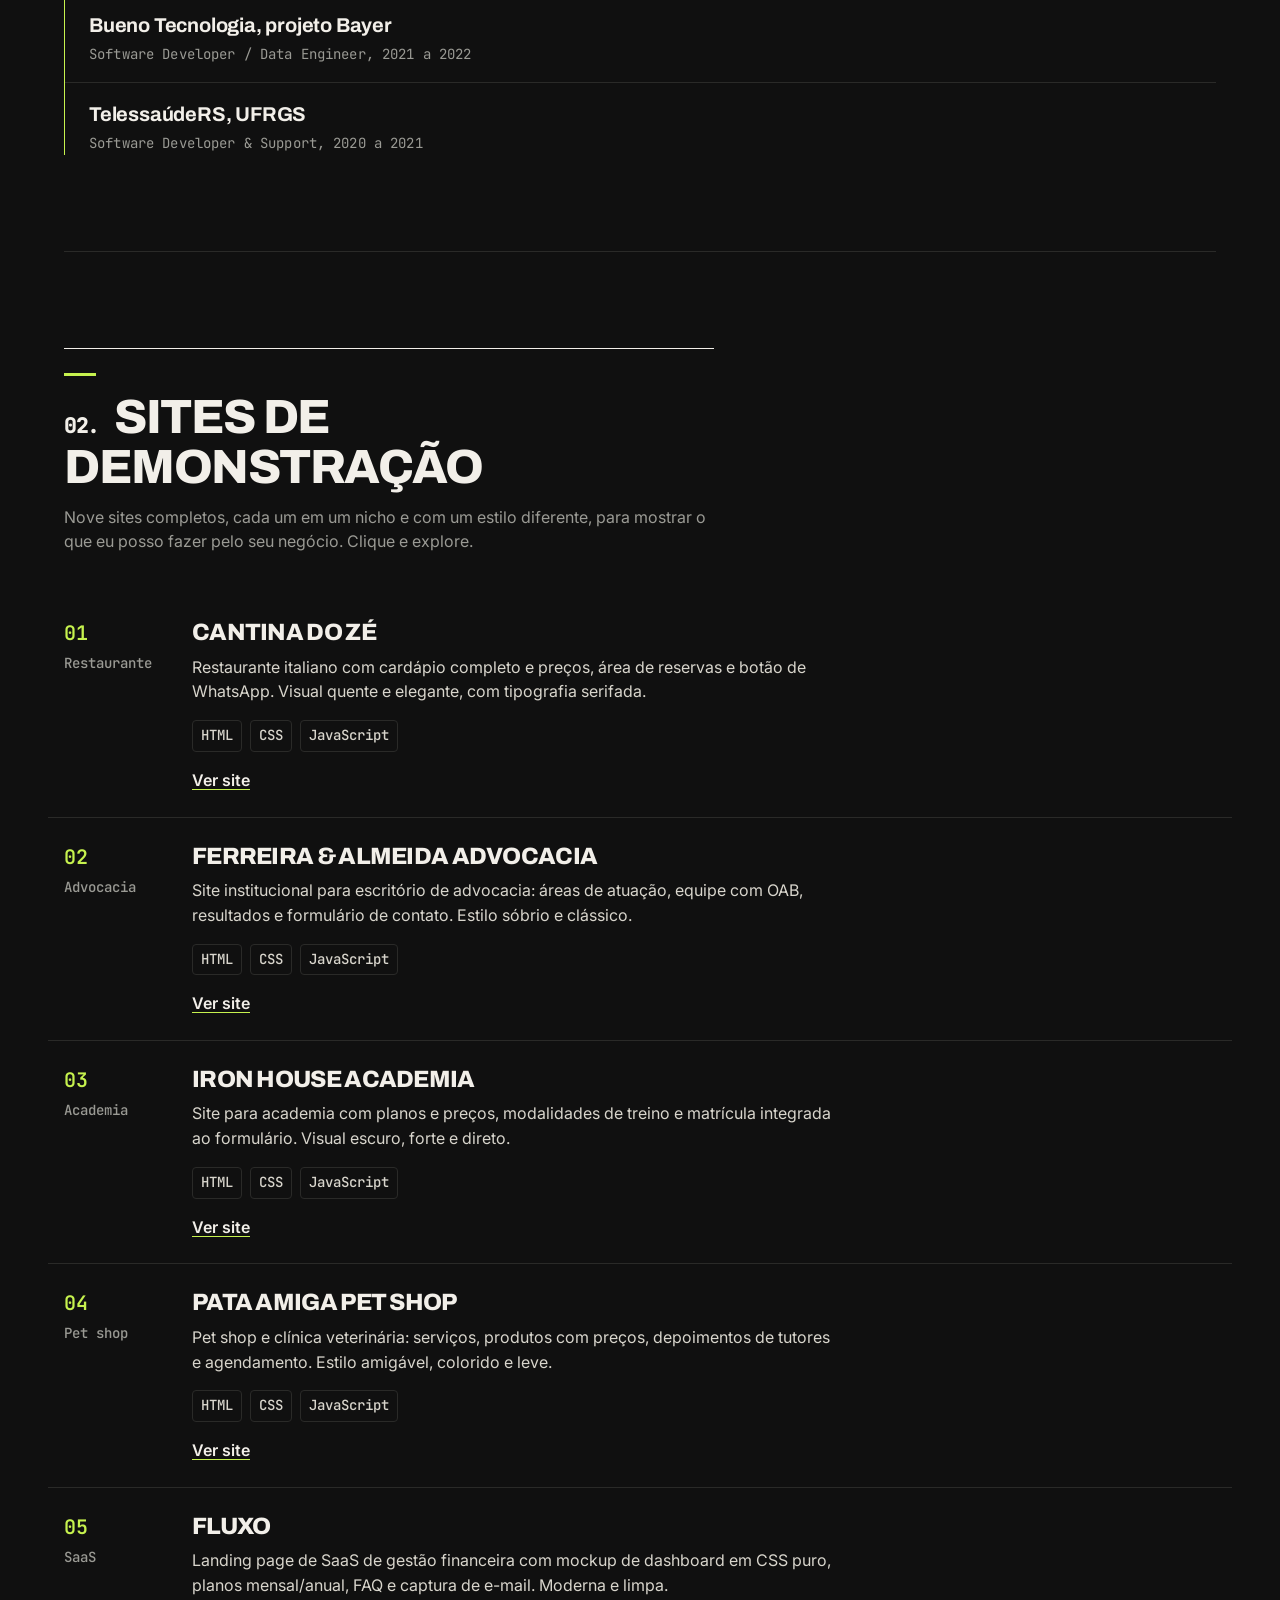
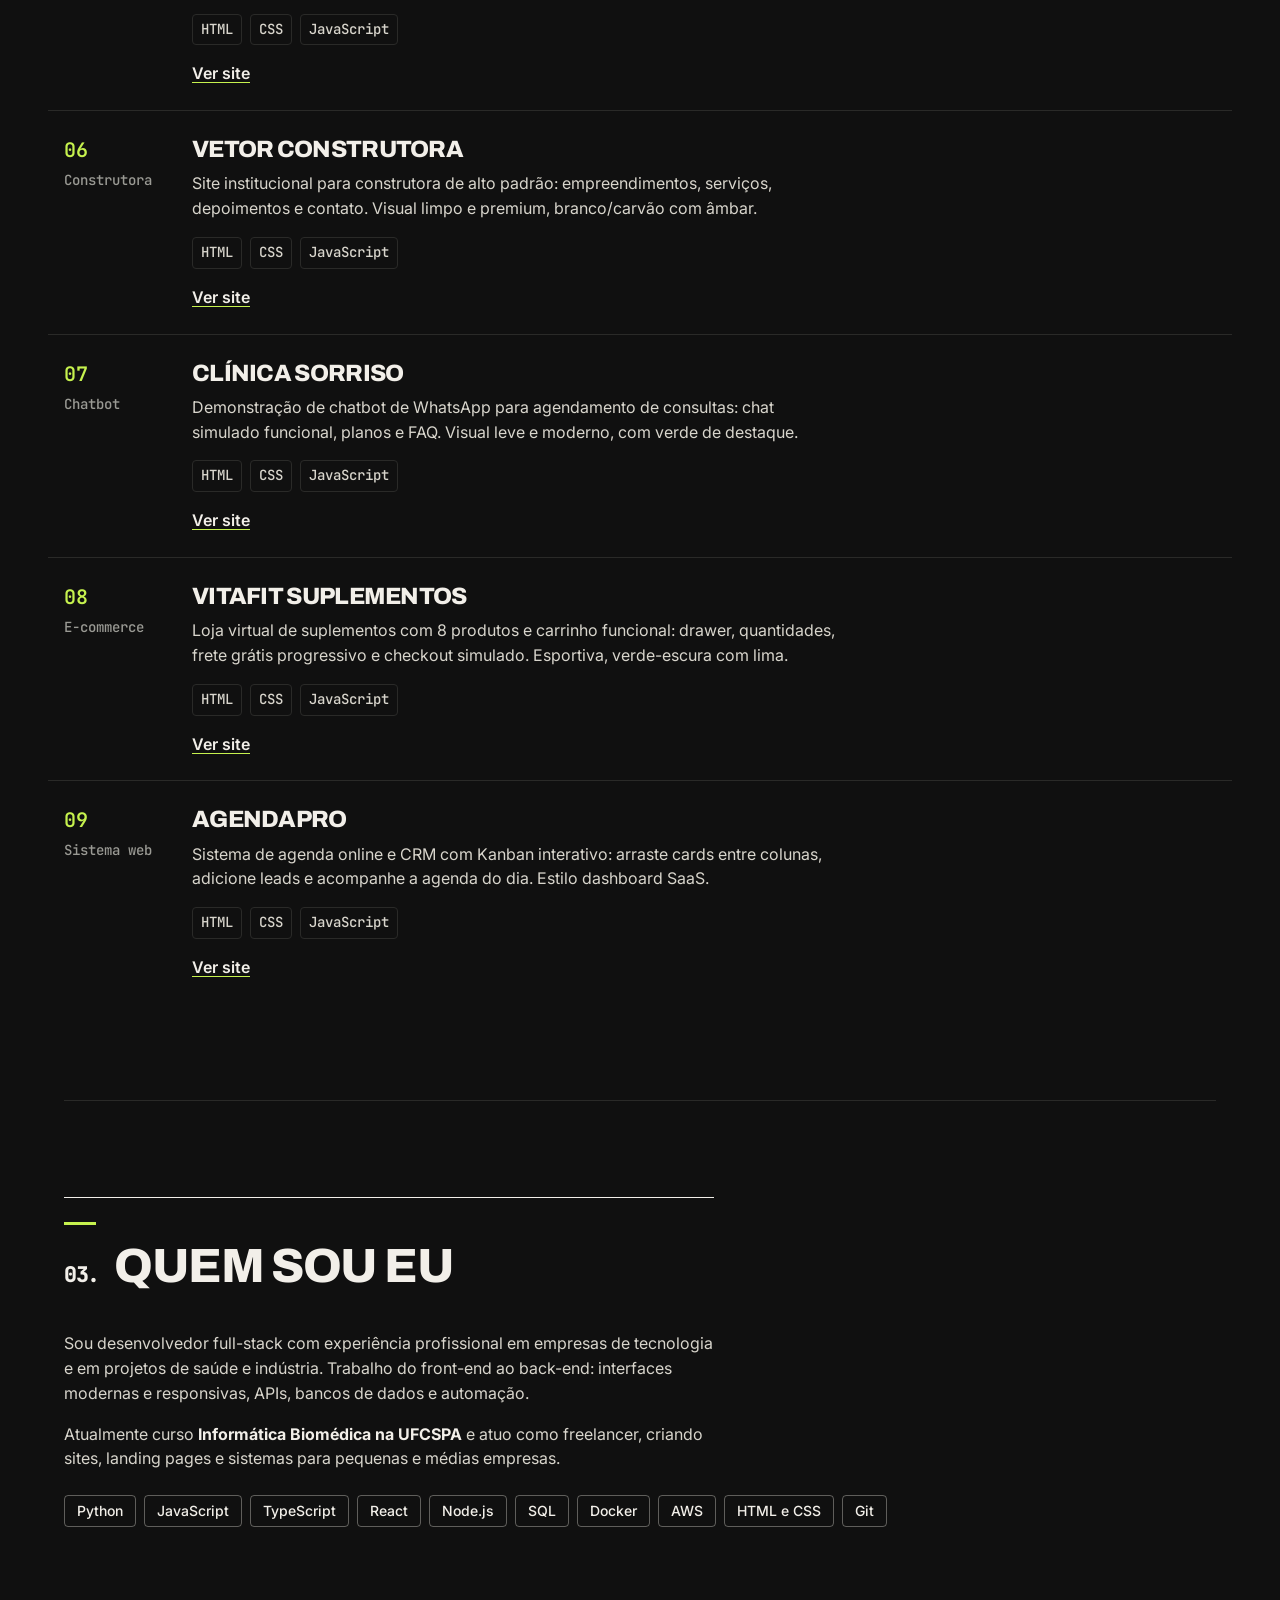
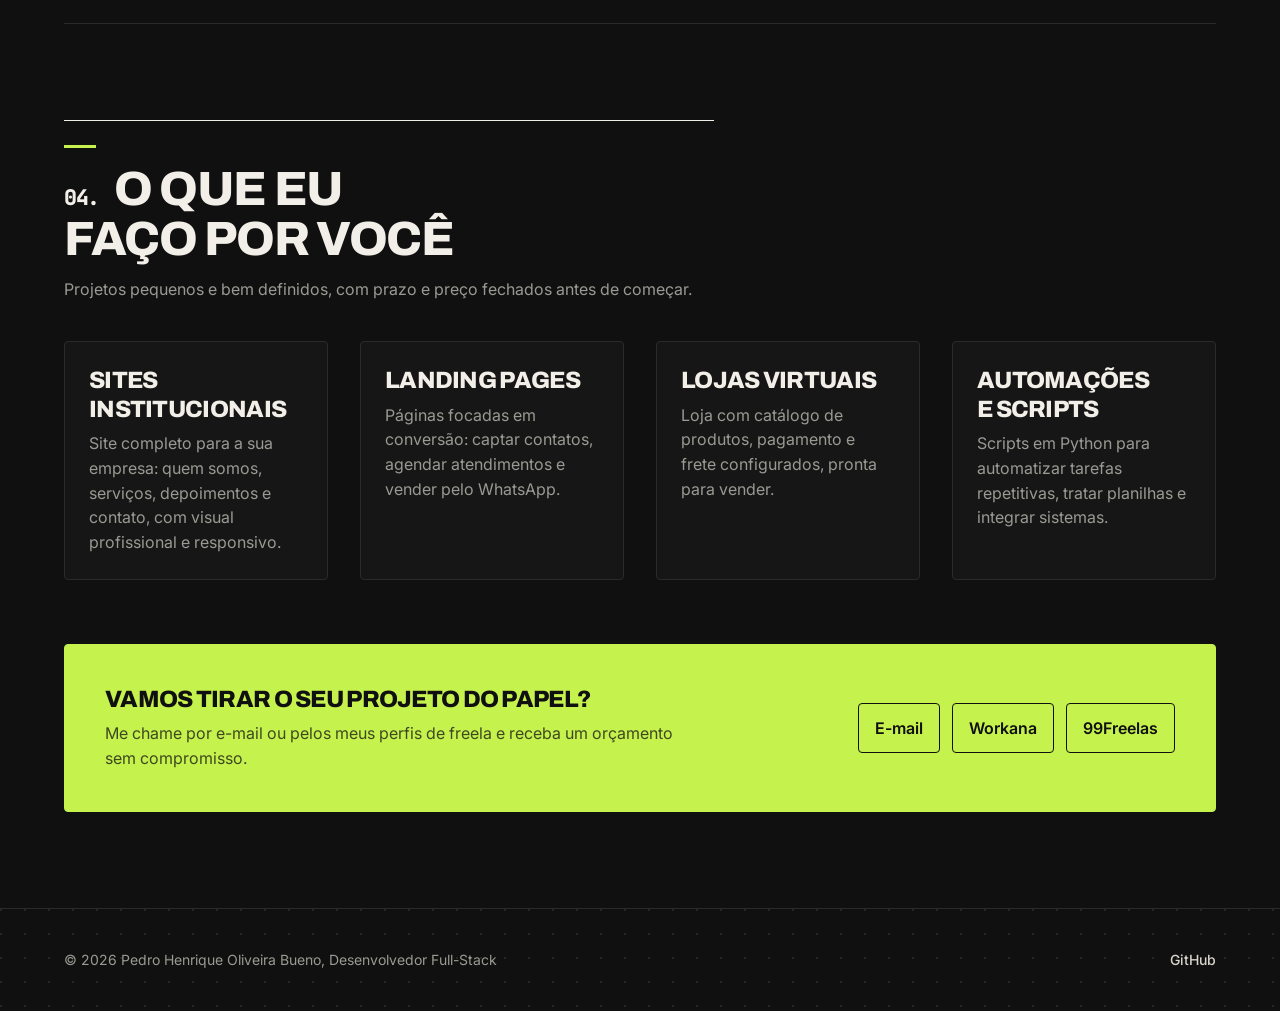
==== commit 530cef93: "redesign(hub): Direcao 1 Noite, fundo escuro com lima e laranja quente" ====
--- a/index.html
+++ b/index.html
@@ -7,7 +7,7 @@
 <meta name="description" content="Portfólio de Pedro Henrique Oliveira Bueno, desenvolvedor full-stack. Sites, landing pages e lojas para o seu negócio.">
 <link rel="preconnect" href="https://fonts.googleapis.com">
 <link rel="preconnect" href="https://fonts.gstatic.com" crossorigin>
-<link href="https://fonts.googleapis.com/css2?family=Fraunces:ital,opsz,wght@0,9..144,500;0,9..144,600;0,9..144,700;1,9..144,500;1,9..144,600&family=Inter:wght@400;500;600;700&family=JetBrains+Mono:wght@400;500;600&display=swap" rel="stylesheet">
+<link href="https://fonts.googleapis.com/css2?family=Archivo:wght@500;600;700;800;900&family=Inter:wght@400;500;600;700&family=JetBrains+Mono:wght@400;500;600&display=swap" rel="stylesheet">
 <link rel="stylesheet" href="style.css">
 </head>
 <body>
@@ -28,193 +28,195 @@
   </div>
 </header>
 
-<div class="layout container">
-  <aside class="rail proof">
-    <div class="rail-inner">
-      <h1><span class="hero-name">Pedro Henrique Oliveira Bueno</span><span class="hero-role">Desenvolvedor Full-Stack</span></h1>
-      <p class="lead">Construo sites, landing pages e sistemas web rápidos e modernos para o seu negócio sair do papel e começar a vender.</p>
-      <div class="hero-actions">
-        <a class="btn btn-primary" href="https://github.com/pedro-o-bueno" target="_blank" rel="noopener">Ver GitHub</a>
-        <a class="btn btn-ghost" href="mailto:phobueno@gmail.com">phobueno@gmail.com</a>
-      </div>
-      <p class="availability"><span class="avail-mark" aria-hidden="true"></span>Disponível para novos projetos</p>
-      <div class="hero-stats">
-        <div><strong>5+</strong><span>anos de experiência em TI</span></div>
-        <div><strong>4</strong><span>empresas no currículo</span></div>
-        <div><strong>9</strong><span>sites de demonstração</span></div>
+<section class="hero proof">
+  <div class="container">
+    <div class="hero-grid">
+      <div class="hero-copy">
+        <h1><span class="hero-name">Pedro Henrique Oliveira Bueno</span><span class="hero-role">Desenvolvedor Full-Stack</span></h1>
+        <p class="lead">Construo sites, landing pages e sistemas web rápidos e modernos para o seu negócio sair do papel e começar a vender.</p>
+        <div class="hero-actions">
+          <a class="btn btn-primary" href="https://github.com/pedro-o-bueno" target="_blank" rel="noopener">Ver GitHub</a>
+          <a class="btn btn-ghost" href="mailto:phobueno@gmail.com">phobueno@gmail.com</a>
+        </div>
+        <p class="availability"><span class="avail-mark" aria-hidden="true"></span>Disponível para novos projetos</p>
       </div>
       <figure class="hero-photo crop" data-slot="hub-hero">
         <img src="images/hub-hero.jpg" alt="Retrato de Pedro Henrique Oliveira Bueno">
       </figure>
     </div>
-  </aside>
-
-  <main class="content">
-    <section id="experiencia">
-      <div class="section-head">
-        <h2><span class="sec-num">01.</span> Experiência</h2>
-      </div>
-      <ul class="timeline">
-        <li><strong>Nursepro, UFCSPA</strong><span>Desenvolvedor Full-Stack, desde nov/2025</span></li>
-        <li><strong>Dell Technologies</strong><span>Senior Support Analyst, 2023 a 2025</span></li>
-        <li><strong>SAP Labs LATAM</strong><span>Software Developer, 2021 a 2022</span></li>
-        <li><strong>Bueno Tecnologia, projeto Bayer</strong><span>Software Developer / Data Engineer, 2021 a 2022</span></li>
-        <li><strong>TelessaúdeRS, UFRGS</strong><span>Software Developer &amp; Support, 2020 a 2021</span></li>
-      </ul>
-    </section>
-
-    <section id="projetos">
-      <div class="section-head">
-        <h2><span class="sec-num">02.</span> Sites de demonstração</h2>
-        <p>Nove sites completos, cada um em um nicho e com um estilo diferente, para mostrar o que eu posso fazer pelo seu negócio. Clique e explore.</p>
-      </div>
-      <div class="project-list">
-
-        <article class="card">
-          <div class="card-head"><span class="card-index">01</span><span class="niche">Restaurante</span></div>
-          <div class="card-body">
-            <h3>Cantina do Zé</h3>
-            <p>Restaurante italiano com cardápio completo e preços, área de reservas e botão de WhatsApp. Visual quente e elegante, com tipografia serifada.</p>
-            <div class="tech"><span>HTML</span><span>CSS</span><span>JavaScript</span></div>
-            <a class="card-link" href="./restaurante/">Ver site</a>
-          </div>
-        </article>
-
-        <article class="card">
-          <div class="card-head"><span class="card-index">02</span><span class="niche">Advocacia</span></div>
-          <div class="card-body">
-            <h3>Ferreira &amp; Almeida Advocacia</h3>
-            <p>Site institucional para escritório de advocacia: áreas de atuação, equipe com OAB, resultados e formulário de contato. Estilo sóbrio e clássico.</p>
-            <div class="tech"><span>HTML</span><span>CSS</span><span>JavaScript</span></div>
-            <a class="card-link" href="./advocacia/">Ver site</a>
-          </div>
-        </article>
-
-        <article class="card">
-          <div class="card-head"><span class="card-index">03</span><span class="niche">Academia</span></div>
-          <div class="card-body">
-            <h3>Iron House Academia</h3>
-            <p>Site para academia com planos e preços, modalidades de treino e matrícula integrada ao formulário. Visual escuro, forte e direto.</p>
-            <div class="tech"><span>HTML</span><span>CSS</span><span>JavaScript</span></div>
-            <a class="card-link" href="./academia/">Ver site</a>
-          </div>
-        </article>
-
-        <article class="card">
-          <div class="card-head"><span class="card-index">04</span><span class="niche">Pet shop</span></div>
-          <div class="card-body">
-            <h3>Pata Amiga Pet Shop</h3>
-            <p>Pet shop e clínica veterinária: serviços, produtos com preços, depoimentos de tutores e agendamento. Estilo amigável, colorido e leve.</p>
-            <div class="tech"><span>HTML</span><span>CSS</span><span>JavaScript</span></div>
-            <a class="card-link" href="./petshop/">Ver site</a>
-          </div>
-        </article>
-
-        <article class="card">
-          <div class="card-head"><span class="card-index">05</span><span class="niche">SaaS</span></div>
-          <div class="card-body">
-            <h3>Fluxo</h3>
-            <p>Landing page de SaaS de gestão financeira com mockup de dashboard em CSS puro, planos mensal/anual, FAQ e captura de e-mail. Moderna e limpa.</p>
-            <div class="tech"><span>HTML</span><span>CSS</span><span>JavaScript</span></div>
-            <a class="card-link" href="./saas/">Ver site</a>
-          </div>
-        </article>
-
-        <article class="card">
-          <div class="card-head"><span class="card-index">06</span><span class="niche">Construtora</span></div>
-          <div class="card-body">
-            <h3>Vetor Construtora</h3>
-            <p>Site institucional para construtora de alto padrão: empreendimentos, serviços, depoimentos e contato. Visual limpo e premium, branco/carvão com âmbar.</p>
-            <div class="tech"><span>HTML</span><span>CSS</span><span>JavaScript</span></div>
-            <a class="card-link" href="./construtora/">Ver site</a>
-          </div>
-        </article>
-
-        <article class="card">
-          <div class="card-head"><span class="card-index">07</span><span class="niche">Chatbot</span></div>
-          <div class="card-body">
-            <h3>Clínica Sorriso</h3>
-            <p>Demonstração de chatbot de WhatsApp para agendamento de consultas: chat simulado funcional, planos e FAQ. Visual leve e moderno, com verde de destaque.</p>
-            <div class="tech"><span>HTML</span><span>CSS</span><span>JavaScript</span></div>
-            <a class="card-link" href="./chatbot/">Ver site</a>
-          </div>
-        </article>
-
-        <article class="card">
-          <div class="card-head"><span class="card-index">08</span><span class="niche">E-commerce</span></div>
-          <div class="card-body">
-            <h3>VitaFit Suplementos</h3>
-            <p>Loja virtual de suplementos com 8 produtos e carrinho funcional: drawer, quantidades, frete grátis progressivo e checkout simulado. Esportiva, verde-escura com lima.</p>
-            <div class="tech"><span>HTML</span><span>CSS</span><span>JavaScript</span></div>
-            <a class="card-link" href="./ecommerce/">Ver site</a>
-          </div>
-        </article>
-
-        <article class="card">
-          <div class="card-head"><span class="card-index">09</span><span class="niche">Sistema web</span></div>
-          <div class="card-body">
-            <h3>AgendaPro</h3>
-            <p>Sistema de agenda online e CRM com Kanban interativo: arraste cards entre colunas, adicione leads e acompanhe a agenda do dia. Estilo dashboard SaaS.</p>
-            <div class="tech"><span>HTML</span><span>CSS</span><span>JavaScript</span></div>
-            <a class="card-link" href="./dashboard/">Ver site</a>
-          </div>
-        </article>
-
-      </div>
-    </section>
-
-    <section class="about" id="sobre">
-      <div class="section-head">
-        <h2><span class="sec-num">03.</span> Quem sou eu</h2>
-      </div>
-      <div class="about-copy">
-        <p>Sou desenvolvedor full-stack com experiência profissional em empresas de tecnologia e em projetos de saúde e indústria. Trabalho do front-end ao back-end: interfaces modernas e responsivas, APIs, bancos de dados e automação.</p>
-        <p>Atualmente curso <strong>Informática Biomédica na UFCSPA</strong> e atuo como freelancer, criando sites, landing pages e sistemas para pequenas e médias empresas.</p>
-        <div class="skills">
-          <span>Python</span><span>JavaScript</span><span>TypeScript</span><span>React</span>
-          <span>Node.js</span><span>SQL</span><span>Docker</span><span>AWS</span>
-          <span>HTML e CSS</span><span>Git</span>
-        </div>
-      </div>
-    </section>
-
-    <section class="services" id="servicos">
-      <div class="section-head">
-        <h2><span class="sec-num">04.</span> O que eu faço por você</h2>
-        <p>Projetos pequenos e bem definidos, com prazo e preço fechados antes de começar.</p>
-      </div>
-      <div class="service-list">
-        <div class="service">
-          <h3>Sites institucionais</h3>
-          <p>Site completo para a sua empresa: quem somos, serviços, depoimentos e contato, com visual profissional e responsivo.</p>
-        </div>
-        <div class="service">
-          <h3>Landing pages</h3>
-          <p>Páginas focadas em conversão: captar contatos, agendar atendimentos e vender pelo WhatsApp.</p>
-        </div>
-        <div class="service">
-          <h3>Lojas virtuais</h3>
-          <p>Loja com catálogo de produtos, pagamento e frete configurados, pronta para vender.</p>
-        </div>
-        <div class="service">
-          <h3>Automações e scripts</h3>
-          <p>Scripts em Python para automatizar tarefas repetitivas, tratar planilhas e integrar sistemas.</p>
-        </div>
-      </div>
-      <div class="contact-box crop" id="contato">
-        <div>
-          <h3>Vamos tirar o seu projeto do papel?</h3>
-          <p>Me chame por e-mail ou pelos meus perfis de freela e receba um orçamento sem compromisso.</p>
-        </div>
-        <div class="contact-links">
-          <a href="mailto:phobueno@gmail.com">E-mail</a>
-          <a href="https://www.workana.com/freelancer/36170a51e5949d9174a9067a0699bb57" target="_blank" rel="noopener">Workana</a>
-          <a href="https://www.99freelas.com.br/user/pedro-henrique-oliveira-bueno" target="_blank" rel="noopener">99Freelas</a>
-        </div>
-      </div>
-    </section>
-  </main>
-</div>
+    <div class="hero-stats">
+      <div><strong>5+</strong><span>anos de experiência em TI</span></div>
+      <div><strong>4</strong><span>empresas no currículo</span></div>
+      <div><strong>9</strong><span>sites de demonstração</span></div>
+    </div>
+  </div>
+</section>
+
+<main class="content container">
+  <section id="experiencia">
+    <div class="section-head">
+      <h2><span class="sec-num">01.</span> Experiência</h2>
+    </div>
+    <ul class="timeline">
+      <li><strong>Nursepro, UFCSPA</strong><span>Desenvolvedor Full-Stack, desde nov/2025</span></li>
+      <li><strong>Dell Technologies</strong><span>Senior Support Analyst, 2023 a 2025</span></li>
+      <li><strong>SAP Labs LATAM</strong><span>Software Developer, 2021 a 2022</span></li>
+      <li><strong>Bueno Tecnologia, projeto Bayer</strong><span>Software Developer / Data Engineer, 2021 a 2022</span></li>
+      <li><strong>TelessaúdeRS, UFRGS</strong><span>Software Developer &amp; Support, 2020 a 2021</span></li>
+    </ul>
+  </section>
+
+  <section id="projetos">
+    <div class="section-head">
+      <h2><span class="sec-num">02.</span> Sites de demonstração</h2>
+      <p>Nove sites completos, cada um em um nicho e com um estilo diferente, para mostrar o que eu posso fazer pelo seu negócio. Clique e explore.</p>
+    </div>
+    <div class="project-list">
+
+      <article class="card">
+        <div class="card-head"><span class="card-index">01</span><span class="niche">Restaurante</span></div>
+        <div class="card-body">
+          <h3>Cantina do Zé</h3>
+          <p>Restaurante italiano com cardápio completo e preços, área de reservas e botão de WhatsApp. Visual quente e elegante, com tipografia serifada.</p>
+          <div class="tech"><span>HTML</span><span>CSS</span><span>JavaScript</span></div>
+          <a class="card-link" href="./restaurante/">Ver site</a>
+        </div>
+      </article>
+
+      <article class="card">
+        <div class="card-head"><span class="card-index">02</span><span class="niche">Advocacia</span></div>
+        <div class="card-body">
+          <h3>Ferreira &amp; Almeida Advocacia</h3>
+          <p>Site institucional para escritório de advocacia: áreas de atuação, equipe com OAB, resultados e formulário de contato. Estilo sóbrio e clássico.</p>
+          <div class="tech"><span>HTML</span><span>CSS</span><span>JavaScript</span></div>
+          <a class="card-link" href="./advocacia/">Ver site</a>
+        </div>
+      </article>
+
+      <article class="card">
+        <div class="card-head"><span class="card-index">03</span><span class="niche">Academia</span></div>
+        <div class="card-body">
+          <h3>Iron House Academia</h3>
+          <p>Site para academia com planos e preços, modalidades de treino e matrícula integrada ao formulário. Visual escuro, forte e direto.</p>
+          <div class="tech"><span>HTML</span><span>CSS</span><span>JavaScript</span></div>
+          <a class="card-link" href="./academia/">Ver site</a>
+        </div>
+      </article>
+
+      <article class="card">
+        <div class="card-head"><span class="card-index">04</span><span class="niche">Pet shop</span></div>
+        <div class="card-body">
+          <h3>Pata Amiga Pet Shop</h3>
+          <p>Pet shop e clínica veterinária: serviços, produtos com preços, depoimentos de tutores e agendamento. Estilo amigável, colorido e leve.</p>
+          <div class="tech"><span>HTML</span><span>CSS</span><span>JavaScript</span></div>
+          <a class="card-link" href="./petshop/">Ver site</a>
+        </div>
+      </article>
+
+      <article class="card">
+        <div class="card-head"><span class="card-index">05</span><span class="niche">SaaS</span></div>
+        <div class="card-body">
+          <h3>Fluxo</h3>
+          <p>Landing page de SaaS de gestão financeira com mockup de dashboard em CSS puro, planos mensal/anual, FAQ e captura de e-mail. Moderna e limpa.</p>
+          <div class="tech"><span>HTML</span><span>CSS</span><span>JavaScript</span></div>
+          <a class="card-link" href="./saas/">Ver site</a>
+        </div>
+      </article>
+
+      <article class="card">
+        <div class="card-head"><span class="card-index">06</span><span class="niche">Construtora</span></div>
+        <div class="card-body">
+          <h3>Vetor Construtora</h3>
+          <p>Site institucional para construtora de alto padrão: empreendimentos, serviços, depoimentos e contato. Visual limpo e premium, branco/carvão com âmbar.</p>
+          <div class="tech"><span>HTML</span><span>CSS</span><span>JavaScript</span></div>
+          <a class="card-link" href="./construtora/">Ver site</a>
+        </div>
+      </article>
+
+      <article class="card">
+        <div class="card-head"><span class="card-index">07</span><span class="niche">Chatbot</span></div>
+        <div class="card-body">
+          <h3>Clínica Sorriso</h3>
+          <p>Demonstração de chatbot de WhatsApp para agendamento de consultas: chat simulado funcional, planos e FAQ. Visual leve e moderno, com verde de destaque.</p>
+          <div class="tech"><span>HTML</span><span>CSS</span><span>JavaScript</span></div>
+          <a class="card-link" href="./chatbot/">Ver site</a>
+        </div>
+      </article>
+
+      <article class="card">
+        <div class="card-head"><span class="card-index">08</span><span class="niche">E-commerce</span></div>
+        <div class="card-body">
+          <h3>VitaFit Suplementos</h3>
+          <p>Loja virtual de suplementos com 8 produtos e carrinho funcional: drawer, quantidades, frete grátis progressivo e checkout simulado. Esportiva, verde-escura com lima.</p>
+          <div class="tech"><span>HTML</span><span>CSS</span><span>JavaScript</span></div>
+          <a class="card-link" href="./ecommerce/">Ver site</a>
+        </div>
+      </article>
+
+      <article class="card">
+        <div class="card-head"><span class="card-index">09</span><span class="niche">Sistema web</span></div>
+        <div class="card-body">
+          <h3>AgendaPro</h3>
+          <p>Sistema de agenda online e CRM com Kanban interativo: arraste cards entre colunas, adicione leads e acompanhe a agenda do dia. Estilo dashboard SaaS.</p>
+          <div class="tech"><span>HTML</span><span>CSS</span><span>JavaScript</span></div>
+          <a class="card-link" href="./dashboard/">Ver site</a>
+        </div>
+      </article>
+
+    </div>
+  </section>
+
+  <section class="about" id="sobre">
+    <div class="section-head">
+      <h2><span class="sec-num">03.</span> Quem sou eu</h2>
+    </div>
+    <div class="about-copy">
+      <p>Sou desenvolvedor full-stack com experiência profissional em empresas de tecnologia e em projetos de saúde e indústria. Trabalho do front-end ao back-end: interfaces modernas e responsivas, APIs, bancos de dados e automação.</p>
+      <p>Atualmente curso <strong>Informática Biomédica na UFCSPA</strong> e atuo como freelancer, criando sites, landing pages e sistemas para pequenas e médias empresas.</p>
+      <div class="skills">
+        <span>Python</span><span>JavaScript</span><span>TypeScript</span><span>React</span>
+        <span>Node.js</span><span>SQL</span><span>Docker</span><span>AWS</span>
+        <span>HTML e CSS</span><span>Git</span>
+      </div>
+    </div>
+  </section>
+
+  <section class="services" id="servicos">
+    <div class="section-head">
+      <h2><span class="sec-num">04.</span> O que eu faço por você</h2>
+      <p>Projetos pequenos e bem definidos, com prazo e preço fechados antes de começar.</p>
+    </div>
+    <div class="service-list">
+      <div class="service">
+        <h3>Sites institucionais</h3>
+        <p>Site completo para a sua empresa: quem somos, serviços, depoimentos e contato, com visual profissional e responsivo.</p>
+      </div>
+      <div class="service">
+        <h3>Landing pages</h3>
+        <p>Páginas focadas em conversão: captar contatos, agendar atendimentos e vender pelo WhatsApp.</p>
+      </div>
+      <div class="service">
+        <h3>Lojas virtuais</h3>
+        <p>Loja com catálogo de produtos, pagamento e frete configurados, pronta para vender.</p>
+      </div>
+      <div class="service">
+        <h3>Automações e scripts</h3>
+        <p>Scripts em Python para automatizar tarefas repetitivas, tratar planilhas e integrar sistemas.</p>
+      </div>
+    </div>
+    <div class="contact-box crop" id="contato">
+      <div>
+        <h3>Vamos tirar o seu projeto do papel?</h3>
+        <p>Me chame por e-mail ou pelos meus perfis de freela e receba um orçamento sem compromisso.</p>
+      </div>
+      <div class="contact-links">
+        <a href="mailto:phobueno@gmail.com">E-mail</a>
+        <a href="https://www.workana.com/freelancer/36170a51e5949d9174a9067a0699bb57" target="_blank" rel="noopener">Workana</a>
+        <a href="https://www.99freelas.com.br/user/pedro-henrique-oliveira-bueno" target="_blank" rel="noopener">99Freelas</a>
+      </div>
+    </div>
+  </section>
+</main>
 
 <footer>
   <div class="container">
--- a/style.css
+++ b/style.css
@@ -1,22 +1,13 @@
-/* Hallmark · shape: Index · genre: editorial · theme: Studio (deal 3/3, seed personal-portfolio-full-stack-developer-db0c·ab4d9bed·2026-11-21·r0) · redesign: full
- * hero: Ledge · nav: edge-aligned wordmark · footer: mast · imagery: one supplied photograph (slot) · signature: the proof sheet, the name measured on the dot grid
- * axes: light/roman-serif/warm · posture: restrained · contrast: pass · fold: pass · v2.0.0 */
-/* Hallmark · pre-emit critique: P4 H4 E4 S4 R4 V4 · weakest: S, the hero could be any developer portfolio; led with the real work index and the name as a measured wordmark instead of a stock claim */
-/* Hallmark · dropped "Projetos", "Sobre", "Serviços" kickers · 54 names the tracked-caps eyebrow */
-/* Hallmark · reworded "Ver site →" to "Ver site" · 63 names the arrow glued to link text */
-/* Hallmark · reworded the page title and the footer line from "—" to "," · 19 names the dash in copy */
-/* Hallmark · reworded the "HTML/CSS" skill chip to "HTML e CSS" · 67 names capitals at 14px */
+/* Hallmark · shape: Index · genre: editorial · theme: Noite · redesign: full · v2.0.0 */
+/* Hub · Direção 1 "Noite" (2026-11-22, escolha do Pedro): fundo quase-preto #101010, osso #F2EFE9, lima #C6F24E, laranja quente #FF4D00. Grotesco Archivo pesado no lugar da serifa editorial. Hero de largura total, nome gigante em caixa alta, projetos como linhas grandes. Conteúdo, links e imagens idênticos às versões anteriores. Sem gradientes, sem texto inventado. */
 /* Hallmark · waive 26b · no form control and no aria-disabled anywhere on the page · the page carries no control that can be disabled */
-/* Hallmark · kept the Nursepro timeline line verbatim, dashes included, per the redesign brief · 19 reports its dash */
-/* Round 3 (2026-11-21): split layout from the pattern guide section 10, Brittany Chiang pattern. Fixed left rail (name, role, links, photo) and a scrolling right column with the experience timeline first and the 9 projects as a text list. Palette and type from the guide hub row: paper #FAF6EF, ink #14201D, accent #0E4F4A, secondary #E07830, Inter with JetBrains Mono numbers. Flat colour only, no gradients, no new copy. */
-/* Polish pass (2026-11-21): Fraunces display serif for the name, section titles, project titles, timeline companies and stats numerals; italic serif lead; oversized name; designed project rows with a full-row hover panel, shifting title and appearing arrow; pulsing availability dot; staggered rail entrance. No text, links or images changed. */
 @import url("./tokens.css");
 @import url("./base.css");
 
 html { scroll-behavior: smooth; }
 ::selection { background: var(--color-accent); color: var(--color-accent-ink); }
 
-/* Proof sheet: the dot grid, on the rail, the header and the footer only */
+/* Dot grid sutil, no hero e no rodapé */
 .proof {
   background-image: radial-gradient(circle at 1px 1px, var(--color-dot) 1px, transparent 1.4px);
   background-size: 24px 24px;
@@ -26,20 +17,18 @@
 header {
   position: sticky; top: 0; z-index: var(--z-sticky-nav);
   background-color: var(--color-paper);
-  background-image: radial-gradient(circle at 1px 1px, var(--color-dot) 1px, transparent 1.4px);
-  background-size: 24px 24px;
-  border-bottom: var(--rule-hair) solid var(--color-ink);
+  border-bottom: var(--rule-hair) solid var(--color-rule);
 }
 .nav { display: flex; align-items: center; justify-content: space-between; height: var(--space-2xl); }
-.logo { font-family: var(--font-body); font-weight: var(--display-weight); font-size: var(--text-lg); letter-spacing: var(--tracking-display); color: var(--color-ink); text-decoration: none; }
-.logo span { color: var(--color-secondary); }
+.logo { font-family: var(--font-display); font-weight: var(--display-weight); font-size: var(--text-lg); letter-spacing: var(--tracking-display); color: var(--color-ink); text-decoration: none; text-transform: uppercase; }
+.logo span { color: var(--color-accent); }
 .nav-links { display: flex; gap: var(--space-lg); list-style: none; margin: 0; padding: 0; }
-.nav-links a { color: var(--color-ink-2); font-size: var(--text-sm); font-weight: 500; text-decoration: none; transition: color var(--dur-short) var(--ease-out); }
-.nav-links a:hover { color: var(--color-ink); text-decoration: underline; text-decoration-color: var(--color-accent); text-underline-offset: 0.16em; }
+.nav-links a { color: var(--color-muted); font-size: var(--text-sm); font-weight: 500; text-decoration: none; transition: color var(--dur-short) var(--ease-out); }
+.nav-links a:hover { color: var(--color-ink); }
 .nav-cta {
-  background: var(--color-paper-hi); color: var(--color-ink);
-  border: var(--rule-hair) solid var(--color-ink); border-radius: var(--radius-card);
-  font-weight: 500; font-size: var(--text-sm); text-decoration: none;
+  background: transparent; color: var(--color-ink);
+  border: var(--rule-hair) solid color-mix(in oklab, var(--color-ink) 40%, transparent); border-radius: var(--radius-card);
+  font-weight: 600; font-size: var(--text-sm); text-decoration: none;
   padding: var(--space-xs) var(--space-md);
   transition: background-color var(--dur-short) var(--ease-out), transform var(--dur-short) var(--ease-out);
 }
@@ -48,100 +37,88 @@
 .menu-btn { display: none; background: none; border: none; cursor: pointer; padding: var(--space-xs); color: var(--color-ink); }
 .menu-btn svg { stroke: var(--color-ink); }
 
-/* Split layout: fixed left rail, scrolling right column */
-.layout {
-  display: grid; grid-template-columns: minmax(0, 5fr) minmax(0, 7fr);
-  gap: var(--space-2xl); align-items: start;
-  padding-top: var(--space-2xl); padding-bottom: var(--space-3xl);
-}
-.rail { min-width: 0; }
-.rail-inner { min-width: 0; }
-.rail h1 { font-family: var(--font-display); font-weight: 600; font-size: var(--text-name); line-height: 0.98; letter-spacing: -0.015em; }
+/* Hero de largura total */
+.hero {
+  padding: var(--space-3xl) 0 var(--space-2xl);
+  border-bottom: var(--rule-hair) solid var(--color-rule);
+}
+.hero-grid { display: grid; grid-template-columns: minmax(0, 7fr) minmax(0, 5fr); gap: var(--space-2xl); align-items: end; }
+.hero h1 {
+  font-family: var(--font-display); font-weight: var(--display-weight);
+  font-size: var(--text-name); line-height: 1.0; letter-spacing: var(--tracking-display);
+  text-transform: uppercase; color: var(--color-ink); max-width: none;
+}
+.hero-name { display: block; }
+.hero-name .lime-dot { color: var(--color-accent); }
 .hero-role {
-  display: block; margin-top: var(--space-sm);
-  font-family: var(--font-body); font-size: var(--text-lg); font-weight: 600; line-height: 1.2; letter-spacing: -0.01em;
-  color: var(--color-accent);
-}
-.hero-role::before { content: ""; display: inline-block; width: 10px; height: 10px; background: var(--color-secondary); margin-right: var(--space-sm); }
-.rail .lead {
+  display: block; margin-top: var(--space-md);
+  font-family: var(--font-body); font-size: var(--text-sm); font-weight: 600;
+  color: var(--color-secondary);
+}
+.hero .lead {
   margin: var(--space-lg) 0 var(--space-xl);
-  font-family: var(--font-display); font-style: italic; font-weight: 500; line-height: 1.5; color: var(--color-ink-2);
-}
-/* Rail entrance: each block rises in turn on load; reduced-motion collapses it via base.css */
-@keyframes rise { from { opacity: 0; transform: translateY(10px); } to { opacity: 1; transform: translateY(0); } }
-.rail-inner > * { animation: rise var(--dur-long) var(--ease-out) both; }
-.rail-inner > *:nth-child(2) { animation-delay: 70ms; }
-.rail-inner > *:nth-child(3) { animation-delay: 140ms; }
-.rail-inner > *:nth-child(4) { animation-delay: 210ms; }
-.rail-inner > *:nth-child(5) { animation-delay: 280ms; }
-.rail-inner > *:nth-child(6) { animation-delay: 350ms; }
+  font-size: var(--text-lead); line-height: 1.5; color: var(--color-ink-2); max-width: 52ch;
+}
 .hero-actions { display: flex; flex-wrap: wrap; gap: var(--space-sm); }
 .btn {
   position: relative; display: inline-flex; align-items: center; justify-content: center;
   min-height: 48px; padding: 0 var(--space-lg);
   border: var(--rule-hair) solid var(--color-ink); border-radius: var(--radius-card);
-  font-weight: 500; color: var(--color-ink); text-decoration: none; background: var(--color-paper-hi);
-  transition: transform var(--dur-short) var(--ease-out), box-shadow var(--dur-short) var(--ease-out), background-color var(--dur-short) var(--ease-out);
-}
-.btn::after { content: ""; position: absolute; inset: 2px; border: var(--rule-hair) solid var(--color-mark); pointer-events: none; }
-.btn-primary { background: var(--color-accent); color: var(--color-accent-ink); }
-.btn-primary:hover { transform: translateY(-2px); box-shadow: var(--shadow-sheet); background: var(--color-accent-deep); }
-.btn:active { transform: translateY(0); box-shadow: none; }
-.btn-ghost:hover { background: var(--color-paper-2); transform: translateY(-2px); box-shadow: var(--shadow-sheet); }
+  font-weight: 600; color: var(--color-ink); text-decoration: none; background: transparent;
+  transition: transform var(--dur-short) var(--ease-out), background-color var(--dur-short) var(--ease-out), color var(--dur-short) var(--ease-out);
+}
+.btn-primary { background: var(--color-accent); border-color: var(--color-accent); color: var(--color-accent-ink); }
+.btn-primary:hover { background: var(--color-accent-deep); transform: translateY(-2px); }
+.btn:active { transform: translateY(0); }
+.btn-ghost:hover { background: var(--color-paper-2); transform: translateY(-2px); }
 .availability {
   display: flex; align-items: center; gap: var(--space-xs);
   margin-top: var(--space-lg); font-size: var(--text-sm); font-weight: 500; color: var(--color-muted);
 }
-.avail-mark { flex: none; width: var(--space-xs); height: var(--space-xs); background: var(--color-secondary); border-radius: 50%; animation: avail-pulse 2.4s var(--ease-out) infinite; }
+.avail-mark { flex: none; width: var(--space-xs); height: var(--space-xs); background: var(--color-accent); border-radius: 50%; animation: avail-pulse 2.4s var(--ease-out) infinite; }
 @keyframes avail-pulse {
-  0% { box-shadow: 0 0 0 0 color-mix(in oklab, var(--color-secondary) 45%, transparent); }
+  0% { box-shadow: 0 0 0 0 color-mix(in oklab, var(--color-accent) 45%, transparent); }
   70% { box-shadow: 0 0 0 8px transparent; }
   100% { box-shadow: 0 0 0 0 transparent; }
+}
+.hero-photo {
+  margin: 0; aspect-ratio: 4 / 3; color: var(--color-ink);
+  border: var(--rule-hair) solid var(--color-rule);
+  background-color: var(--color-paper-2);
 }
 .hero-stats {
   display: flex; flex-wrap: wrap; gap: var(--space-lg);
   margin-top: var(--space-2xl); padding-top: var(--space-lg);
-  border-top: var(--rule-hair) solid var(--color-ink);
+  border-top: var(--rule-hair) solid var(--color-rule);
 }
 .hero-stats > div + div { border-left: var(--rule-hair) solid var(--color-rule); padding-left: var(--space-lg); }
-.hero-stats strong { display: block; font-family: var(--font-display); font-weight: 600; font-size: var(--text-3xl); letter-spacing: -0.01em; font-variant-numeric: tabular-nums; color: var(--color-ink); }
+.hero-stats strong { display: block; font-family: var(--font-display); font-weight: var(--display-weight); font-size: var(--text-3xl); letter-spacing: var(--tracking-display); font-variant-numeric: tabular-nums; color: var(--color-accent); }
 .hero-stats span { color: var(--color-muted); font-size: var(--text-sm); }
-.hero-photo {
-  margin: var(--space-2xl) 0 0; aspect-ratio: 4 / 3; max-height: 320px;
-  border: var(--rule-hair) solid var(--color-ink);
-  background-color: var(--color-paper-2);
-  box-shadow: var(--shadow-sheet);
-  transition: border-color var(--dur-short) var(--ease-out), box-shadow var(--dur-short) var(--ease-out);
-}
-.hero-photo:hover { border-color: var(--color-accent); box-shadow: 1px 2px 0 color-mix(in oklab, var(--color-accent) 18%, transparent), 12px 20px 40px -14px color-mix(in oklab, var(--color-ink) 32%, transparent); }
-
-/* Right column */
+
+/* Coluna de conteúdo */
 .content { min-width: 0; }
 .content > section { padding: var(--space-3xl) 0; }
-.content > section:first-child { padding-top: 0; }
 .content > section + section { border-top: var(--rule-hair) solid var(--color-rule); }
 .section-head { max-width: 65ch; margin-bottom: var(--space-xl); border-top: var(--rule-hair) solid var(--color-ink); padding-top: var(--space-lg); }
-.section-head::before { content: ""; display: block; width: 32px; height: 3px; background: var(--color-secondary); margin-bottom: var(--space-md); }
-.content h2 { font-family: var(--font-display); font-weight: 600; letter-spacing: -0.01em; }
+.section-head::before { content: ""; display: block; width: 32px; height: 3px; background: var(--color-accent); margin-bottom: var(--space-md); }
+.content h2 { font-family: var(--font-display); font-weight: var(--display-weight); letter-spacing: var(--tracking-display); text-transform: uppercase; }
 .section-head p { color: var(--color-muted); margin-top: var(--space-sm); }
 .sec-num { font-family: var(--font-mono); font-size: 0.45em; margin-right: var(--space-xs); }
 
-/* Experience timeline, first in the column */
+/* Timeline de experiência */
 .timeline { list-style: none; margin: 0; padding: 0; border-left: var(--rule-hair) solid var(--color-accent); }
 .timeline li { position: relative; padding: var(--space-md) 0 var(--space-md) var(--space-lg); border-bottom: var(--rule-hair) solid var(--color-rule); transition: background-color var(--dur-short) var(--ease-out); }
-.timeline li:hover { background-color: var(--color-paper-hi); }
-.timeline li:first-child { background-color: var(--color-paper-2); }
-.timeline li:first-child { padding-top: 0; }
+.timeline li:hover { background-color: var(--color-paper-2); }
+.timeline li:first-child { background-color: var(--color-paper-2); padding-top: var(--space-md); }
 .timeline li:first-child::before {
-  content: ""; position: absolute; left: calc(var(--space-2xs) * -1 - 1px); top: var(--space-xs);
+  content: ""; position: absolute; left: calc(var(--space-2xs) * -1 - 1px); top: var(--space-md);
   width: var(--space-xs); height: var(--space-xs); background: var(--color-secondary);
 }
 .timeline li:last-child { border-bottom: 0; padding-bottom: 0; }
-.timeline strong { display: block; font-family: var(--font-display); font-weight: 600; font-size: var(--text-lg); letter-spacing: -0.01em; color: var(--color-ink); }
+.timeline strong { display: block; font-family: var(--font-display); font-weight: 700; font-size: var(--text-lg); letter-spacing: -0.01em; color: var(--color-ink); }
 .timeline span { font-family: var(--font-mono); font-size: var(--text-sm); letter-spacing: 0.01em; color: var(--color-muted); }
 
-/* Projects: the list, text and links only */
-#projetos { background: var(--color-paper-2); padding: var(--space-xl); border-top: 0; }
+/* Projetos: linhas grandes */
 .project-list { display: flex; flex-direction: column; }
 .card {
   position: relative;
@@ -152,7 +129,7 @@
   transition: background-color var(--dur-short) var(--ease-out);
 }
 .project-list .card:first-child { border-top: 0; }
-.card:hover, .card:focus-within { background-color: var(--color-paper-hi); }
+.card:hover, .card:focus-within { background-color: var(--color-paper-2); }
 .card::after {
   content: "\2197"; position: absolute; top: var(--space-lg); right: var(--space-md);
   font-family: var(--font-mono); font-size: var(--text-lg); color: var(--color-accent);
@@ -165,7 +142,7 @@
 .card:hover .card-index, .card:focus-within .card-index { color: var(--color-secondary); }
 .niche { font-family: var(--font-mono); font-size: var(--text-sm); font-weight: 500; color: var(--color-muted); }
 .card-body { padding: 0; display: flex; flex-direction: column; flex: 1; min-width: 0; }
-.card-body h3 { margin-bottom: var(--space-xs); font-family: var(--font-display); font-weight: 600; letter-spacing: -0.01em; transition: transform var(--dur-short) var(--ease-out), color var(--dur-short) var(--ease-out); }
+.card-body h3 { margin-bottom: var(--space-xs); font-family: var(--font-display); font-weight: var(--display-weight); letter-spacing: var(--tracking-display); text-transform: uppercase; transition: transform var(--dur-short) var(--ease-out), color var(--dur-short) var(--ease-out); }
 .card:hover .card-body h3, .card:focus-within .card-body h3 { color: var(--color-accent); transform: translateX(4px); }
 .card-body p { color: var(--color-ink-2); flex: 1; }
 .tech { display: flex; flex-wrap: wrap; gap: var(--space-xs); margin: var(--space-md) 0; }
@@ -173,47 +150,41 @@
   border: var(--rule-hair) solid var(--color-rule); border-radius: var(--radius-card);
   padding: var(--space-2xs) var(--space-xs); font-family: var(--font-mono); font-size: var(--text-sm); font-weight: 500; color: var(--color-ink-2);
 }
-.card-link { font-weight: 500; color: var(--color-ink); text-decoration: underline; text-decoration-color: var(--color-accent); text-underline-offset: 0.16em; transition: color var(--dur-short) var(--ease-out); }
+.card-link { font-weight: 600; color: var(--color-ink); text-decoration: underline; text-decoration-color: var(--color-accent); text-underline-offset: 0.16em; transition: color var(--dur-short) var(--ease-out); }
 .card:hover .card-link, .card:focus-within .card-link { color: var(--color-accent); }
 .card-link:hover { text-decoration-color: var(--color-secondary); }
 
-/* About */
+/* Sobre */
 .about-copy p { color: var(--color-ink-2); margin-bottom: var(--space-md); }
 .about-copy p strong { color: var(--color-ink); }
 .skills { display: flex; flex-wrap: wrap; gap: var(--space-xs); margin-top: var(--space-lg); }
 .skills span {
-  border: var(--rule-hair) solid var(--color-ink); border-radius: var(--radius-card);
+  border: var(--rule-hair) solid color-mix(in oklab, var(--color-ink) 35%, transparent); border-radius: var(--radius-card);
   padding: var(--space-2xs) var(--space-sm); font-size: var(--text-sm); font-weight: 500; color: var(--color-ink);
 }
 
-/* Services: the one ink band */
-.services { background: var(--color-ink); color: var(--color-paper); padding: var(--space-xl); border-top: 0; }
-.services .section-head { border-top-color: var(--color-paper); }
-.services .section-head h2 { color: var(--color-paper); }
-.services .section-head p { color: color-mix(in oklab, var(--color-paper) 70%, transparent); }
-.services :focus-visible { outline-color: var(--color-secondary); }
+/* Serviços */
 .service-list { display: grid; grid-template-columns: repeat(auto-fill, minmax(260px, 1fr)); gap: var(--gap-columns); margin-bottom: var(--space-2xl); }
-.service { border: var(--rule-hair) solid color-mix(in oklab, var(--color-paper) 22%, transparent); border-radius: var(--radius-card); padding: var(--space-lg); transition: border-color var(--dur-short) var(--ease-out), background-color var(--dur-short) var(--ease-out); }
-.service:hover { border-color: color-mix(in oklab, var(--color-paper) 45%, transparent); background: color-mix(in oklab, var(--color-paper) 5%, transparent); }
-.service h3 { font-family: var(--font-display); font-weight: 600; letter-spacing: -0.01em; color: var(--color-paper); }
-.service p { color: color-mix(in oklab, var(--color-paper) 70%, transparent); margin-top: var(--space-xs); }
+.service { background: var(--color-paper-2); border: var(--rule-hair) solid var(--color-rule); border-radius: var(--radius-card); padding: var(--space-lg); transition: border-color var(--dur-short) var(--ease-out); }
+.service:hover { border-color: color-mix(in oklab, var(--color-accent) 55%, transparent); }
+.service h3 { font-family: var(--font-display); font-weight: var(--display-weight); letter-spacing: var(--tracking-display); text-transform: uppercase; color: var(--color-ink); }
+.service p { color: var(--color-muted); margin-top: var(--space-xs); }
 .contact-box {
-  background: var(--color-paper-hi); color: var(--color-ink);
-  border: var(--rule-hair) solid var(--color-ink); border-radius: var(--radius-card);
-  box-shadow: var(--shadow-sheet);
+  background: var(--color-accent); color: var(--color-accent-ink);
+  border: var(--rule-hair) solid var(--color-accent); border-radius: var(--radius-card);
   padding: var(--space-xl); display: flex; flex-wrap: wrap; gap: var(--space-lg);
   align-items: center; justify-content: space-between;
 }
-.contact-box h3 { font-family: var(--font-display); font-weight: 600; letter-spacing: -0.01em; color: var(--color-ink); }
-.contact-box p { color: var(--color-ink-2); margin-top: var(--space-xs); }
+.contact-box h3 { font-family: var(--font-display); font-weight: var(--display-weight); letter-spacing: var(--tracking-display); text-transform: uppercase; color: var(--color-accent-ink); }
+.contact-box p { color: color-mix(in oklab, var(--color-accent-ink) 75%, transparent); margin-top: var(--space-xs); }
 .contact-links { display: flex; flex-wrap: wrap; gap: var(--space-sm); }
 .contact-links a {
   display: inline-flex; align-items: center; min-height: 48px;
-  border: var(--rule-hair) solid var(--color-ink); border-radius: var(--radius-card);
-  padding: var(--space-sm) var(--space-md); font-weight: 500; color: var(--color-ink); text-decoration: none;
+  border: var(--rule-hair) solid var(--color-accent-ink); border-radius: var(--radius-card);
+  padding: var(--space-sm) var(--space-md); font-weight: 600; color: var(--color-accent-ink); text-decoration: none;
   transition: background-color var(--dur-short) var(--ease-out), color var(--dur-short) var(--ease-out);
 }
-.contact-links a:hover { background: var(--color-accent); color: var(--color-accent-ink); }
+.contact-links a:hover { background: var(--color-accent-ink); color: var(--color-accent); }
 .contact-links a:active { transform: translateY(1px); }
 
 /* Footer */
@@ -221,7 +192,7 @@
   background-color: var(--color-paper);
   background-image: radial-gradient(circle at 1px 1px, var(--color-dot) 1px, transparent 1.4px);
   background-size: 24px 24px;
-  border-top: var(--rule-hair) solid var(--color-ink);
+  border-top: var(--rule-hair) solid var(--color-rule);
   color: var(--color-muted); font-size: var(--text-sm); padding: var(--space-xl) 0;
 }
 footer .container { display: flex; flex-wrap: wrap; gap: var(--space-md); align-items: center; justify-content: space-between; }
@@ -229,14 +200,8 @@
 footer a { color: var(--color-ink-2); font-weight: 500; text-decoration: none; }
 footer a:hover { text-decoration: underline; text-decoration-color: var(--color-accent); }
 
-/* The rail only sticks when the viewport is tall enough to hold it */
-@media (min-height: 56rem) {
-  .rail-inner { position: sticky; top: var(--space-2xl); }
-}
-
 @media (max-width: 60rem) {
-  .layout { grid-template-columns: minmax(0, 1fr); gap: var(--space-xl); }
-  .rail-inner { position: static; }
+  .hero-grid { grid-template-columns: minmax(0, 1fr); }
   .hero-photo { max-height: 320px; }
 }
 
@@ -245,14 +210,13 @@
   .nav-links.open {
     display: flex; position: absolute; top: var(--space-2xl); left: 0; right: 0;
     flex-direction: column; gap: 0; background: var(--color-paper);
-    border-bottom: var(--rule-hair) solid var(--color-ink); padding: var(--space-xs) var(--space-lg) var(--space-md);
+    border-bottom: var(--rule-hair) solid var(--color-rule); padding: var(--space-xs) var(--space-lg) var(--space-md);
   }
   .nav-links.open a { display: block; padding: var(--space-sm) 0; }
   .menu-btn { display: block; }
-  .layout { padding-top: var(--space-xl); }
+  .hero { padding-top: var(--space-xl); }
   .card { grid-template-columns: minmax(0, 1fr); }
   .card::after { display: none; }
   .card-head { flex-direction: row; align-items: baseline; gap: var(--space-sm); }
-  #projetos, .services { padding: var(--space-lg) var(--space-md); }
   .contact-box { padding: var(--space-lg) var(--space-md); }
 }
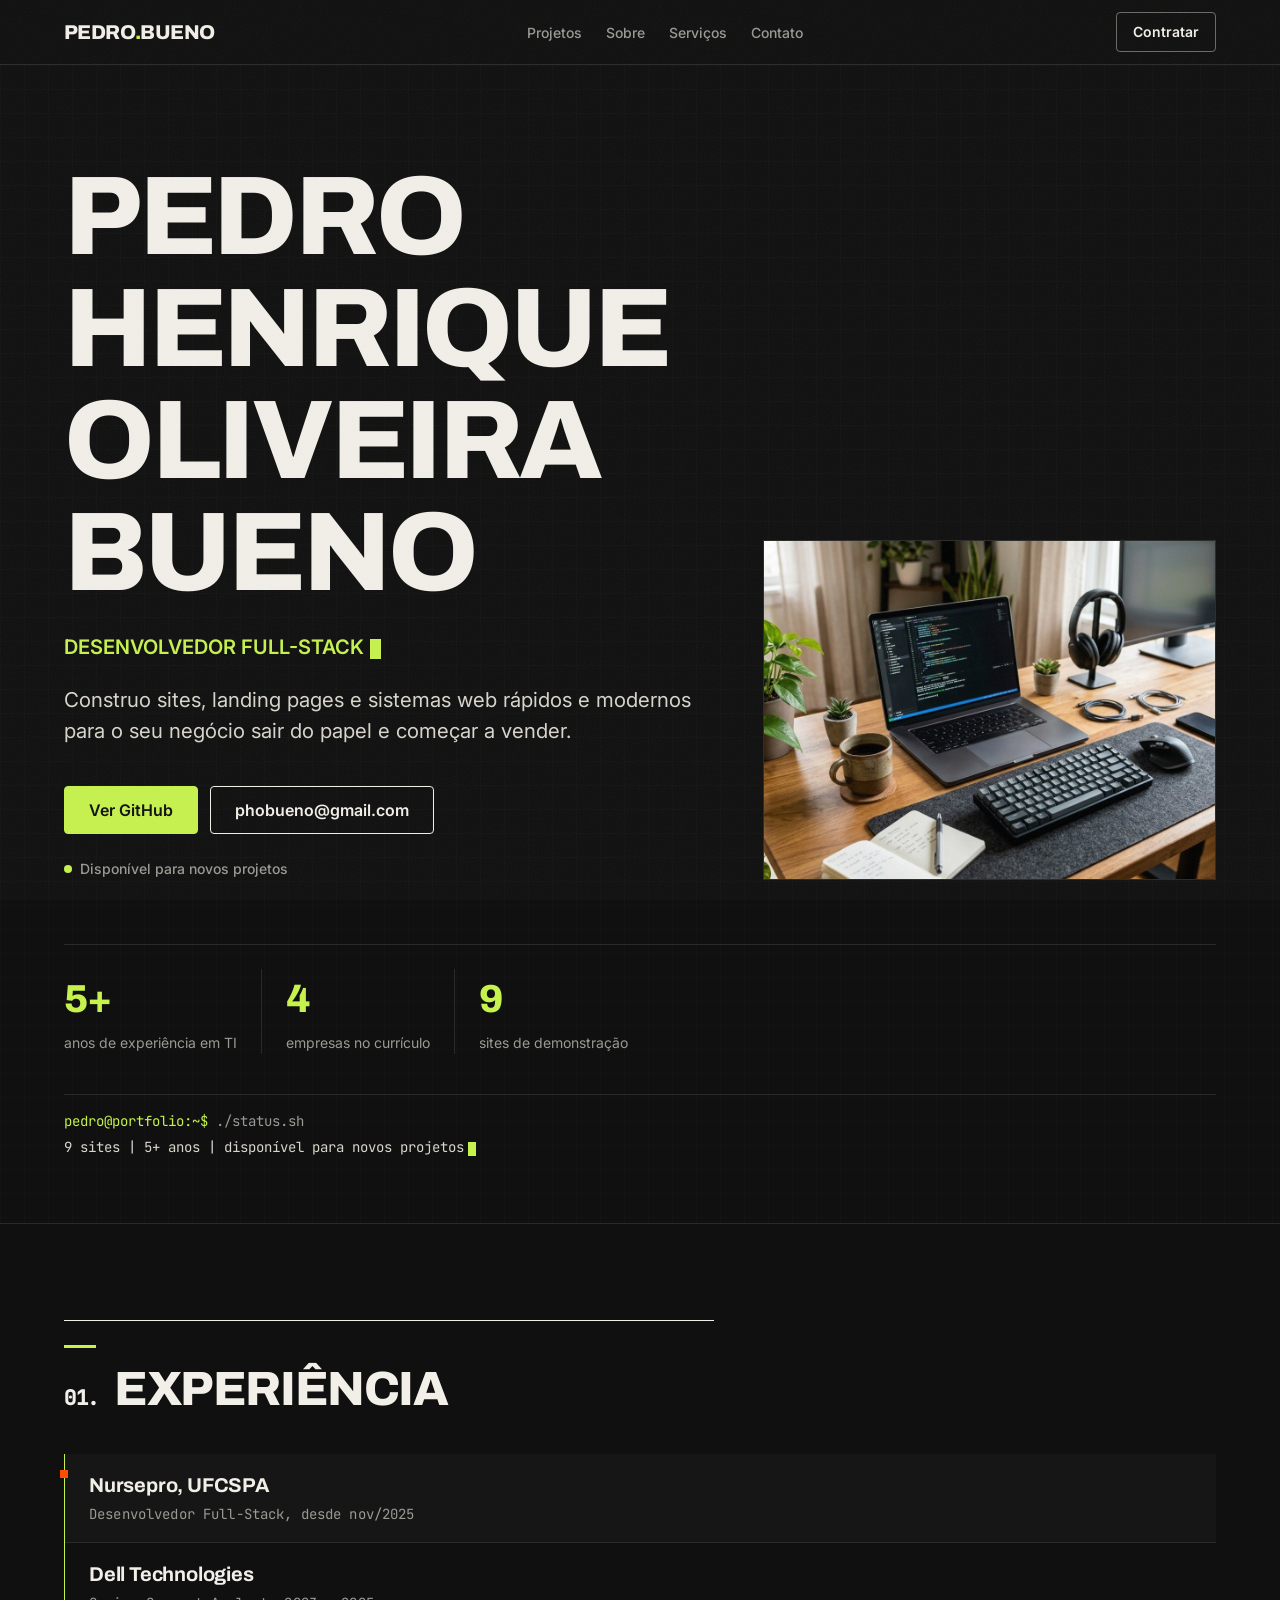
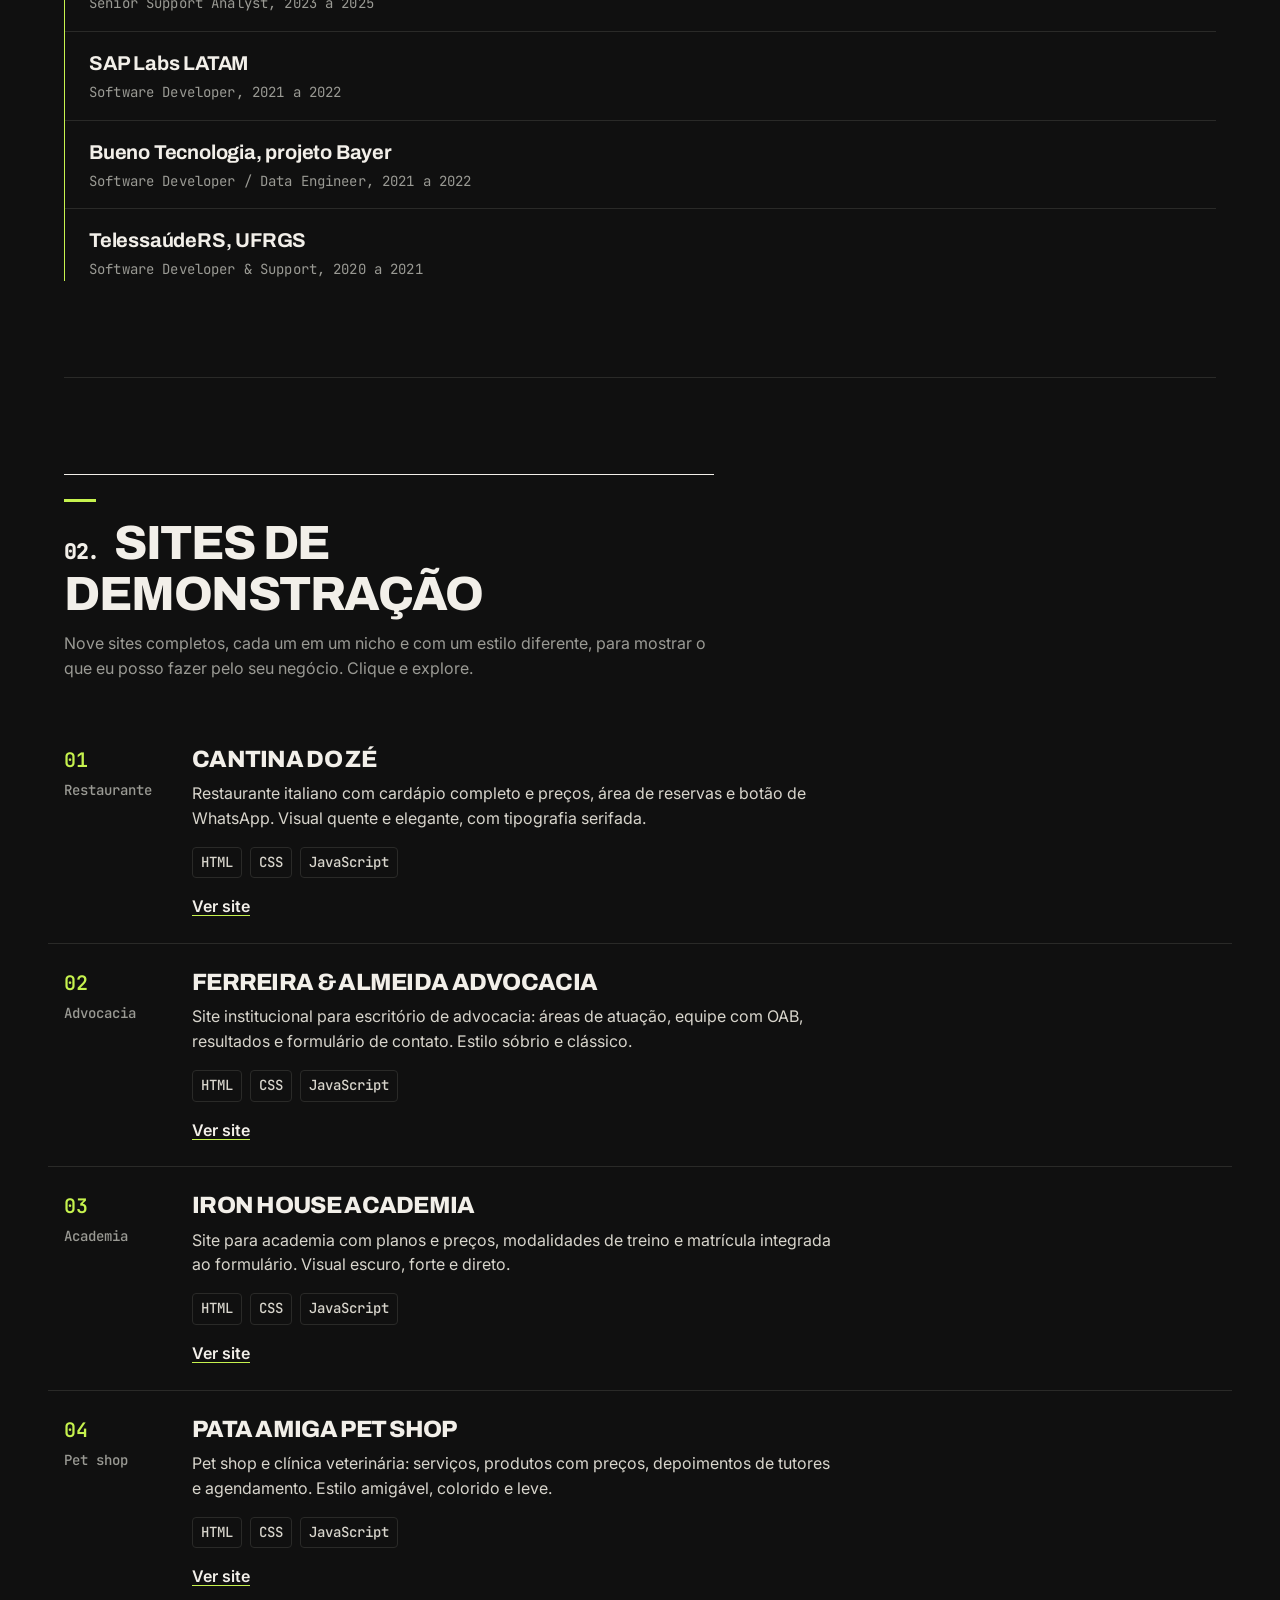
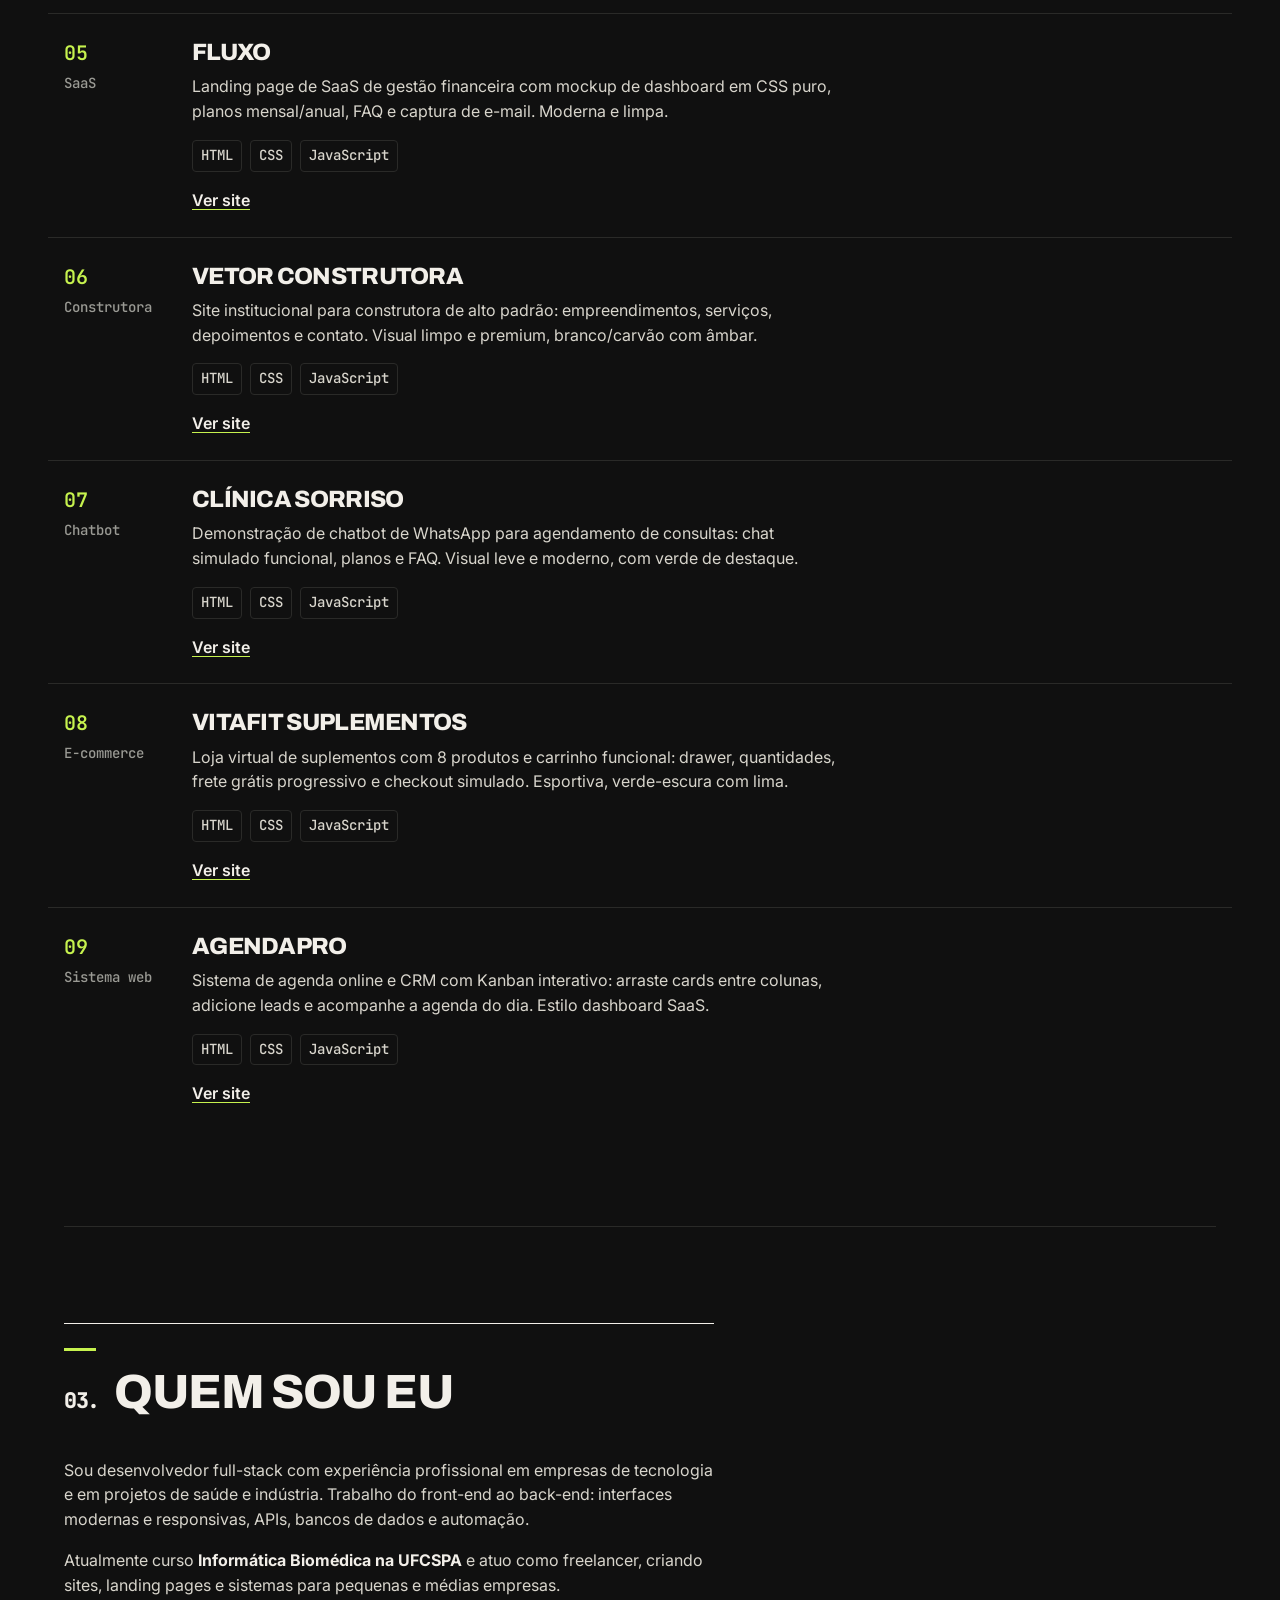
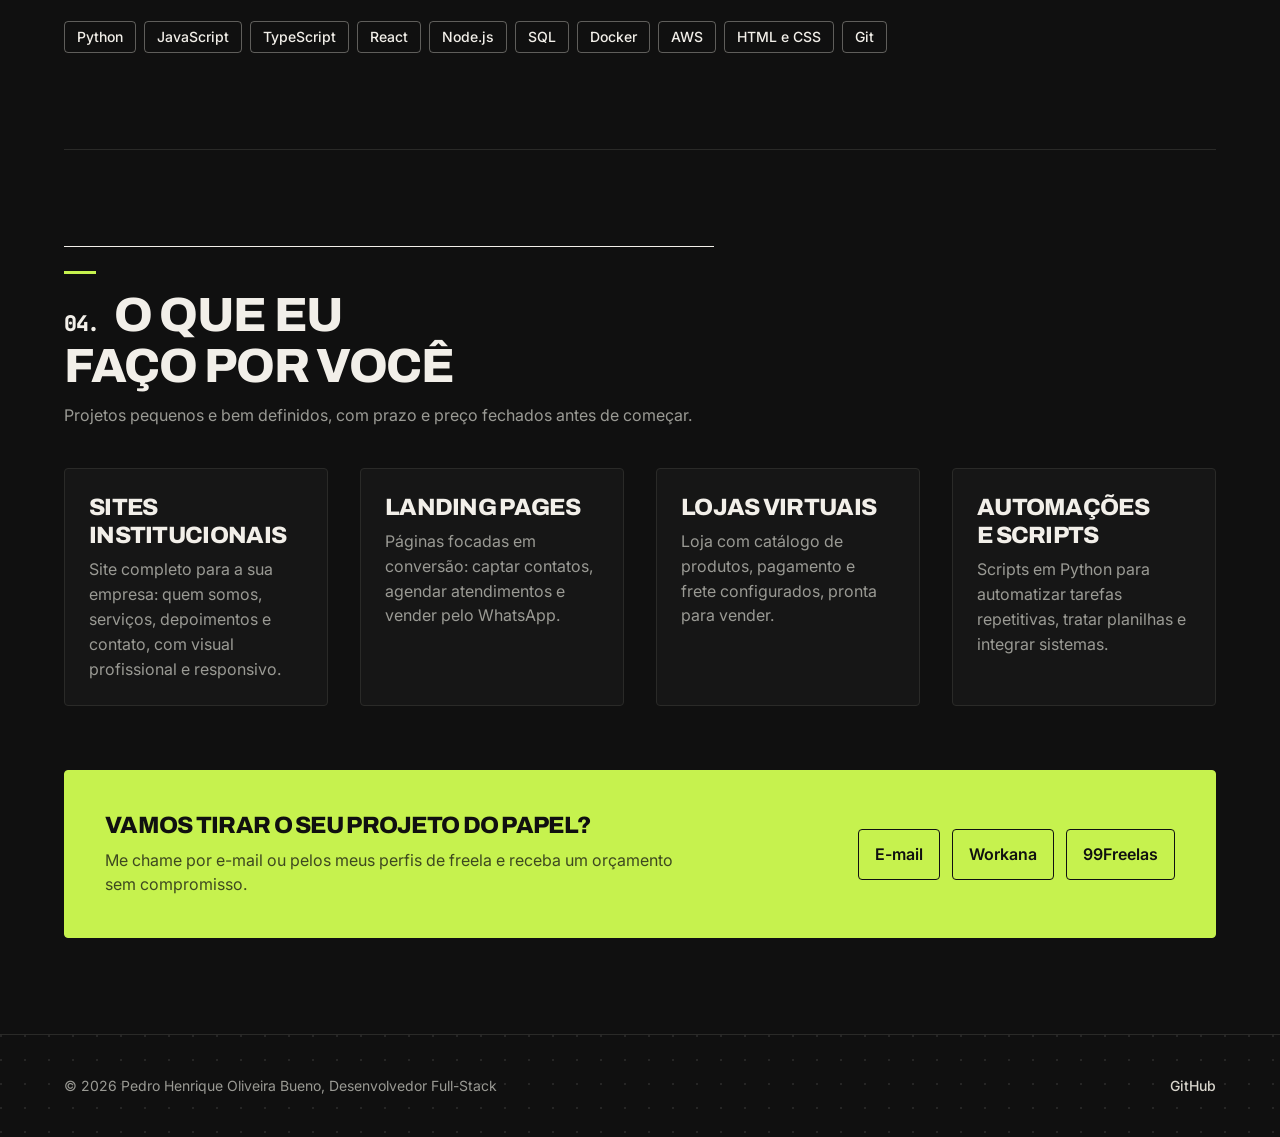
==== commit 164baac3: "feat(hub): glitch no nome, terminal, textura de ruido e grade" ====
--- a/index.html
+++ b/index.html
@@ -32,7 +32,7 @@
   <div class="container">
     <div class="hero-grid">
       <div class="hero-copy">
-        <h1><span class="hero-name">Pedro Henrique Oliveira Bueno</span><span class="hero-role">Desenvolvedor Full-Stack</span></h1>
+        <h1><span class="hero-name" data-text="Pedro Henrique Oliveira Bueno">Pedro Henrique Oliveira Bueno</span><span class="hero-role">Desenvolvedor Full-Stack</span></h1>
         <p class="lead">Construo sites, landing pages e sistemas web rápidos e modernos para o seu negócio sair do papel e começar a vender.</p>
         <div class="hero-actions">
           <a class="btn btn-primary" href="https://github.com/pedro-o-bueno" target="_blank" rel="noopener">Ver GitHub</a>
@@ -48,6 +48,10 @@
       <div><strong>5+</strong><span>anos de experiência em TI</span></div>
       <div><strong>4</strong><span>empresas no currículo</span></div>
       <div><strong>9</strong><span>sites de demonstração</span></div>
+    </div>
+    <div class="terminal">
+      <p><span class="term-prompt">pedro@portfolio:~$</span> ./status.sh</p>
+      <p class="term-out">9 sites | 5+ anos | disponível para novos projetos<span class="term-cursor" aria-hidden="true"></span></p>
     </div>
   </div>
 </section>
--- a/style.css
+++ b/style.css
@@ -51,9 +51,10 @@
 .hero-name { display: block; }
 .hero-name .lime-dot { color: var(--color-accent); }
 .hero-role {
-  display: block; margin-top: var(--space-md);
-  font-family: var(--font-body); font-size: var(--text-sm); font-weight: 600;
-  color: var(--color-secondary);
+  display: block; margin-top: var(--space-lg);
+  font-family: var(--font-body); font-size: var(--text-lg); font-weight: 600;
+  letter-spacing: 0; line-height: 1.4;
+  color: var(--color-accent);
 }
 .hero .lead {
   margin: var(--space-lg) 0 var(--space-xl);
@@ -220,3 +221,54 @@
   .card-head { flex-direction: row; align-items: baseline; gap: var(--space-sm); }
   .contact-box { padding: var(--space-lg) var(--space-md); }
 }
+
+/* Efeitos "Noite" (2026-11-22, pedido do Pedro): fundo com textura, glitch no nome, cursor de terminal. Sem gradiente, sem texto novo, só o que já está na página. */
+body::after {
+  content: ""; position: fixed; inset: 0; z-index: 999; pointer-events: none;
+  background-image: url("data:image/svg+xml,%3Csvg xmlns='http://www.w3.org/2000/svg' width='180' height='180'%3E%3Cfilter id='n'%3E%3CfeTurbulence type='fractalNoise' baseFrequency='0.85' numOctaves='2' stitchTiles='stitch'/%3E%3C/filter%3E%3Crect width='180' height='180' filter='url(%23n)'/%3E%3C/svg%3E");
+  opacity: 0.05;
+}
+.hero {
+  background-image: url("data:image/svg+xml,%3Csvg xmlns='http://www.w3.org/2000/svg' width='56' height='56'%3E%3Cpath d='M56 0H0V56' fill='none' stroke='%23F2EFE9' stroke-opacity='0.05'/%3E%3C/svg%3E");
+}
+.hero-name { position: relative; }
+.hero-name::before, .hero-name::after {
+  content: attr(data-text); position: absolute; left: 0; top: 0; width: 100%;
+  pointer-events: none; opacity: 0;
+}
+.hero-name::before { color: var(--color-accent); animation: glitch-a 4.5s infinite; }
+.hero-name::after { color: var(--color-secondary); animation: glitch-b 4.5s infinite; }
+@keyframes glitch-a {
+  0%, 86% { opacity: 0; clip-path: inset(0 0 0 0); transform: none; }
+  88% { opacity: 0.85; clip-path: inset(12% 0 62% 0); transform: translate(-4px, 2px); }
+  90% { opacity: 0.85; clip-path: inset(58% 0 8% 0); transform: translate(4px, -2px); }
+  92% { opacity: 0.85; clip-path: inset(28% 0 42% 0); transform: translate(-3px, 1px); }
+  94%, 100% { opacity: 0; clip-path: inset(0 0 0 0); transform: none; }
+}
+@keyframes glitch-b {
+  0%, 88% { opacity: 0; clip-path: inset(0 0 0 0); transform: none; }
+  89% { opacity: 0.85; clip-path: inset(48% 0 22% 0); transform: translate(4px, 1px); }
+  91% { opacity: 0.85; clip-path: inset(8% 0 72% 0); transform: translate(-4px, -1px); }
+  93% { opacity: 0.85; clip-path: inset(66% 0 4% 0); transform: translate(3px, 2px); }
+  95%, 100% { opacity: 0; clip-path: inset(0 0 0 0); transform: none; }
+}
+.hero-role::after {
+  content: ""; display: inline-block; width: 0.55em; height: 1em; margin-left: 0.3em;
+  color: var(--color-accent); background: currentColor; vertical-align: text-bottom;
+  animation: blink 1.1s steps(1) infinite;
+}
+@keyframes blink { 0%, 49% { opacity: 1; } 50%, 100% { opacity: 0; } }
+.terminal {
+  margin-top: var(--space-xl); border-top: var(--rule-hair) solid var(--color-rule);
+  padding-top: var(--space-md);
+  font-family: var(--font-mono); font-size: var(--text-sm); color: var(--color-muted);
+}
+.terminal p { margin: 0; }
+.terminal p + p { margin-top: var(--space-2xs); }
+.term-prompt { color: var(--color-accent); }
+.term-out { color: var(--color-ink-2); }
+.term-cursor {
+  display: inline-block; width: 0.55em; height: 1em; margin-left: 0.3em;
+  background: var(--color-accent); vertical-align: text-bottom;
+  animation: blink 1.1s steps(1) infinite;
+}
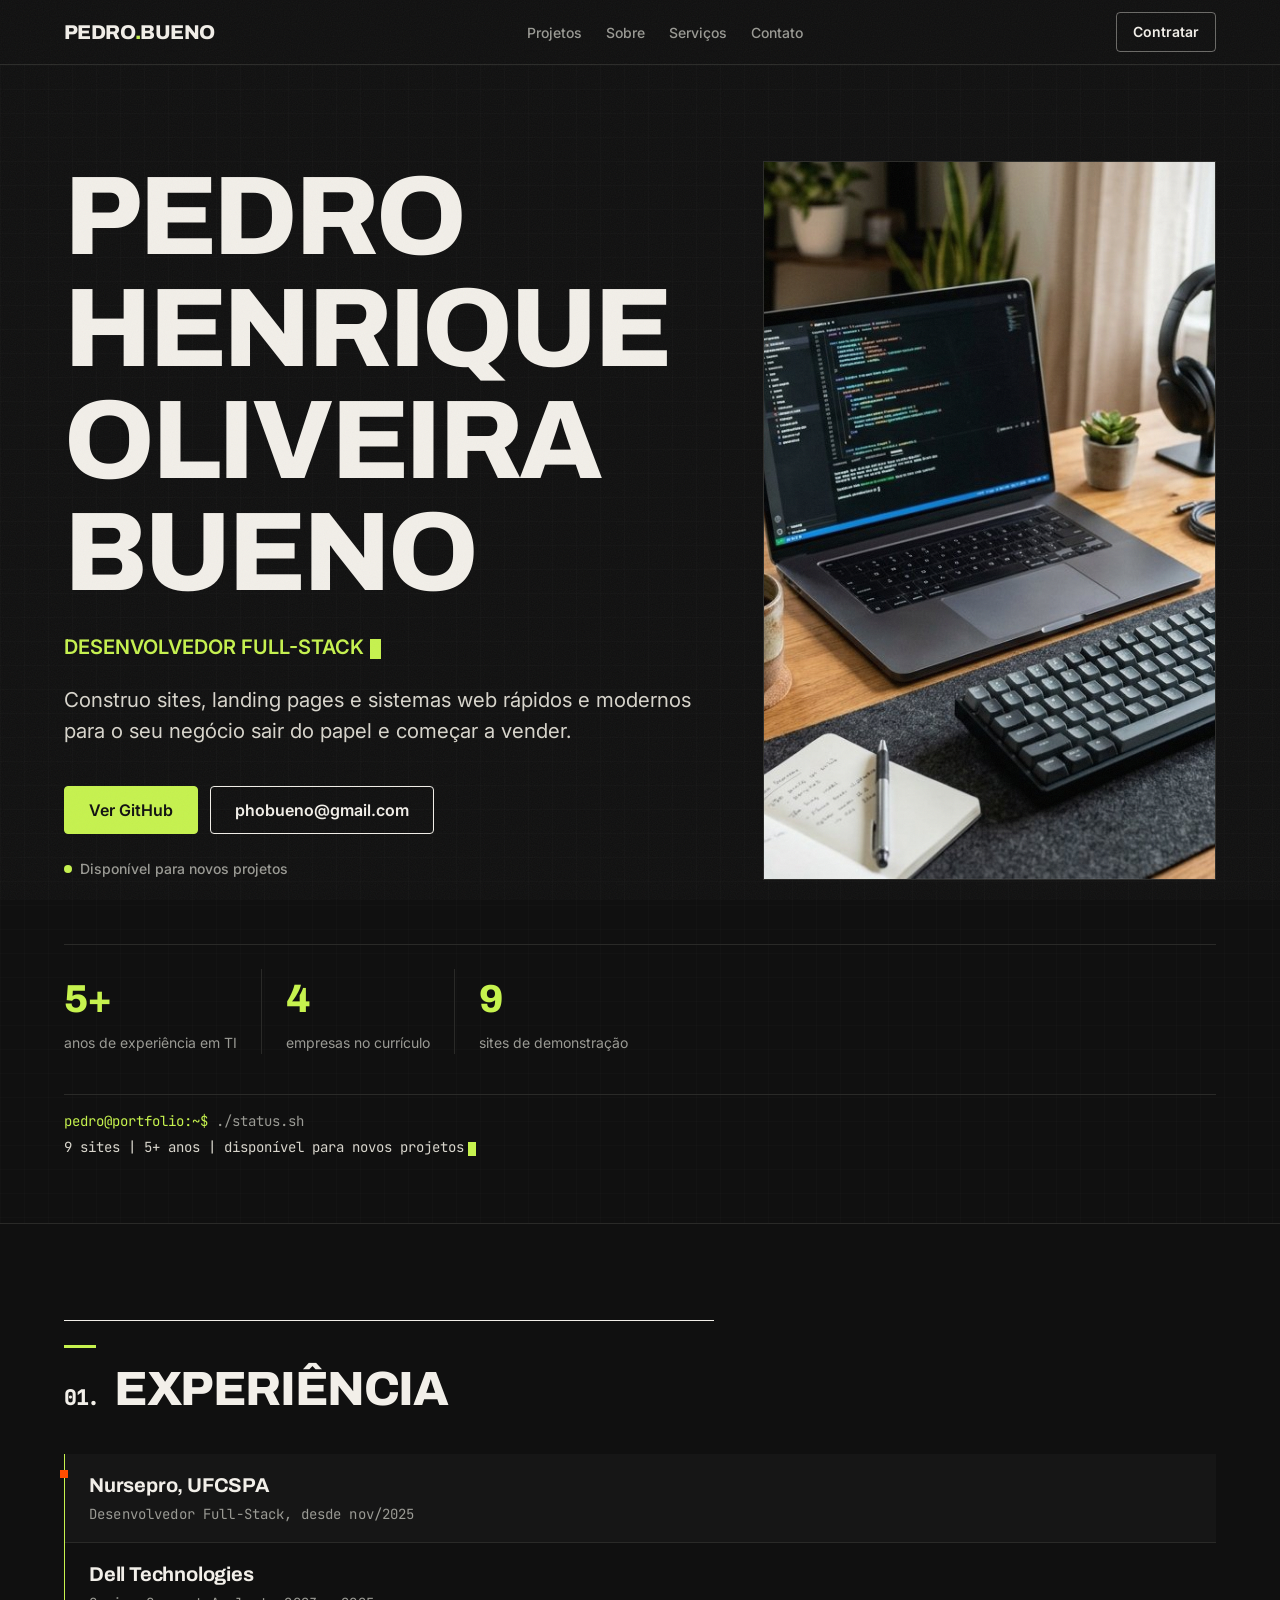
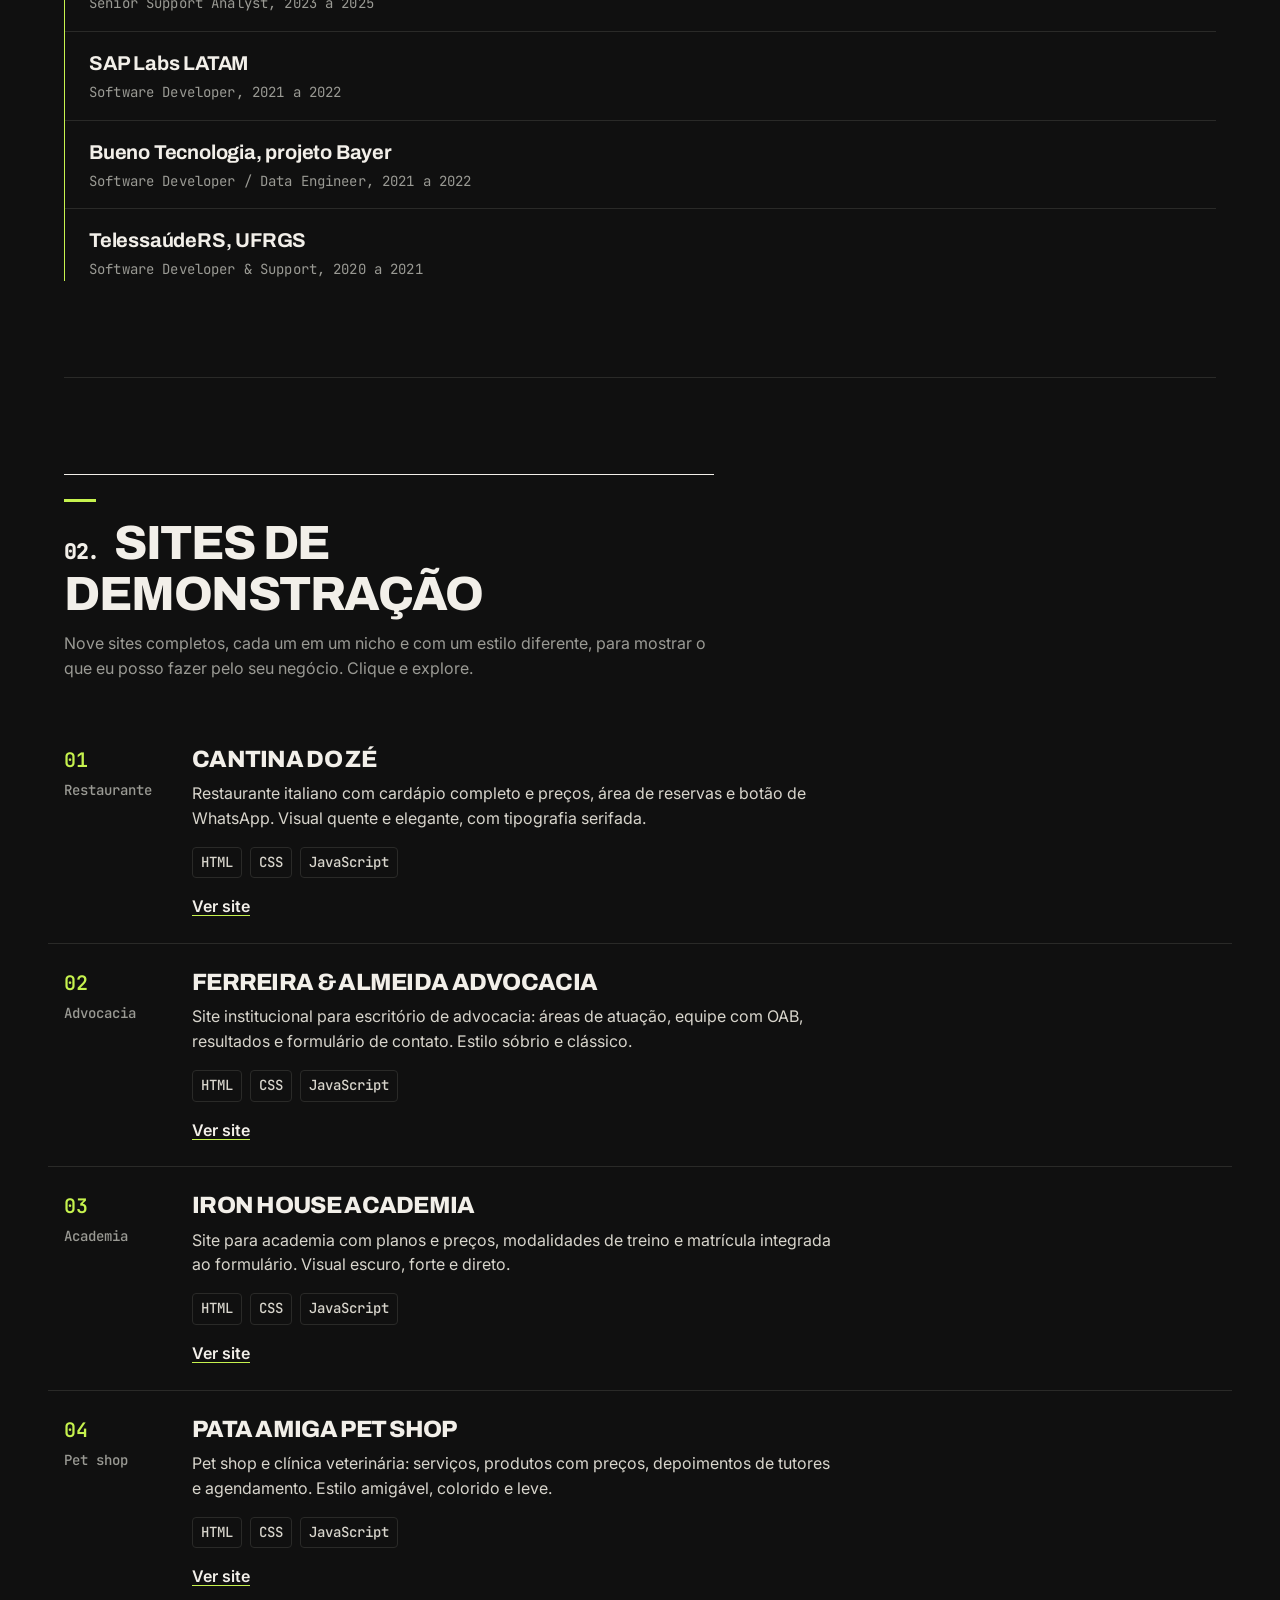
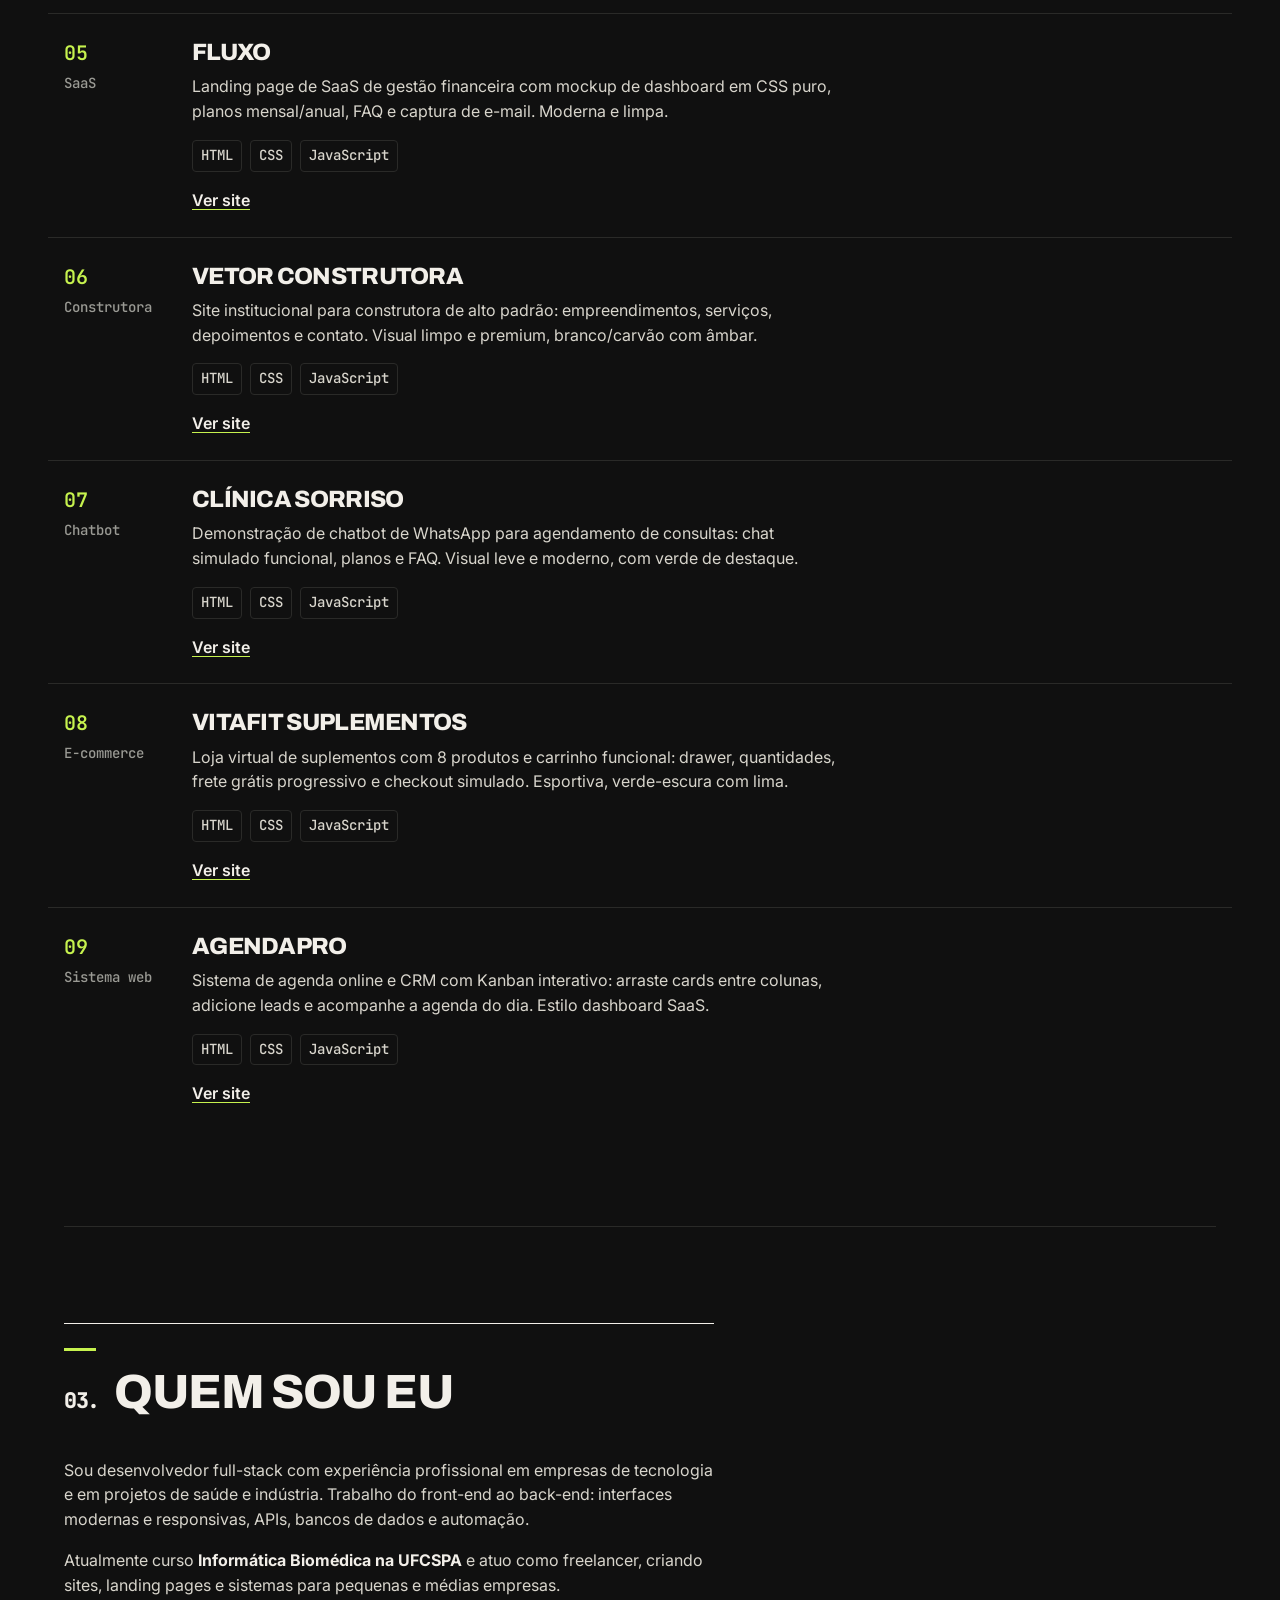
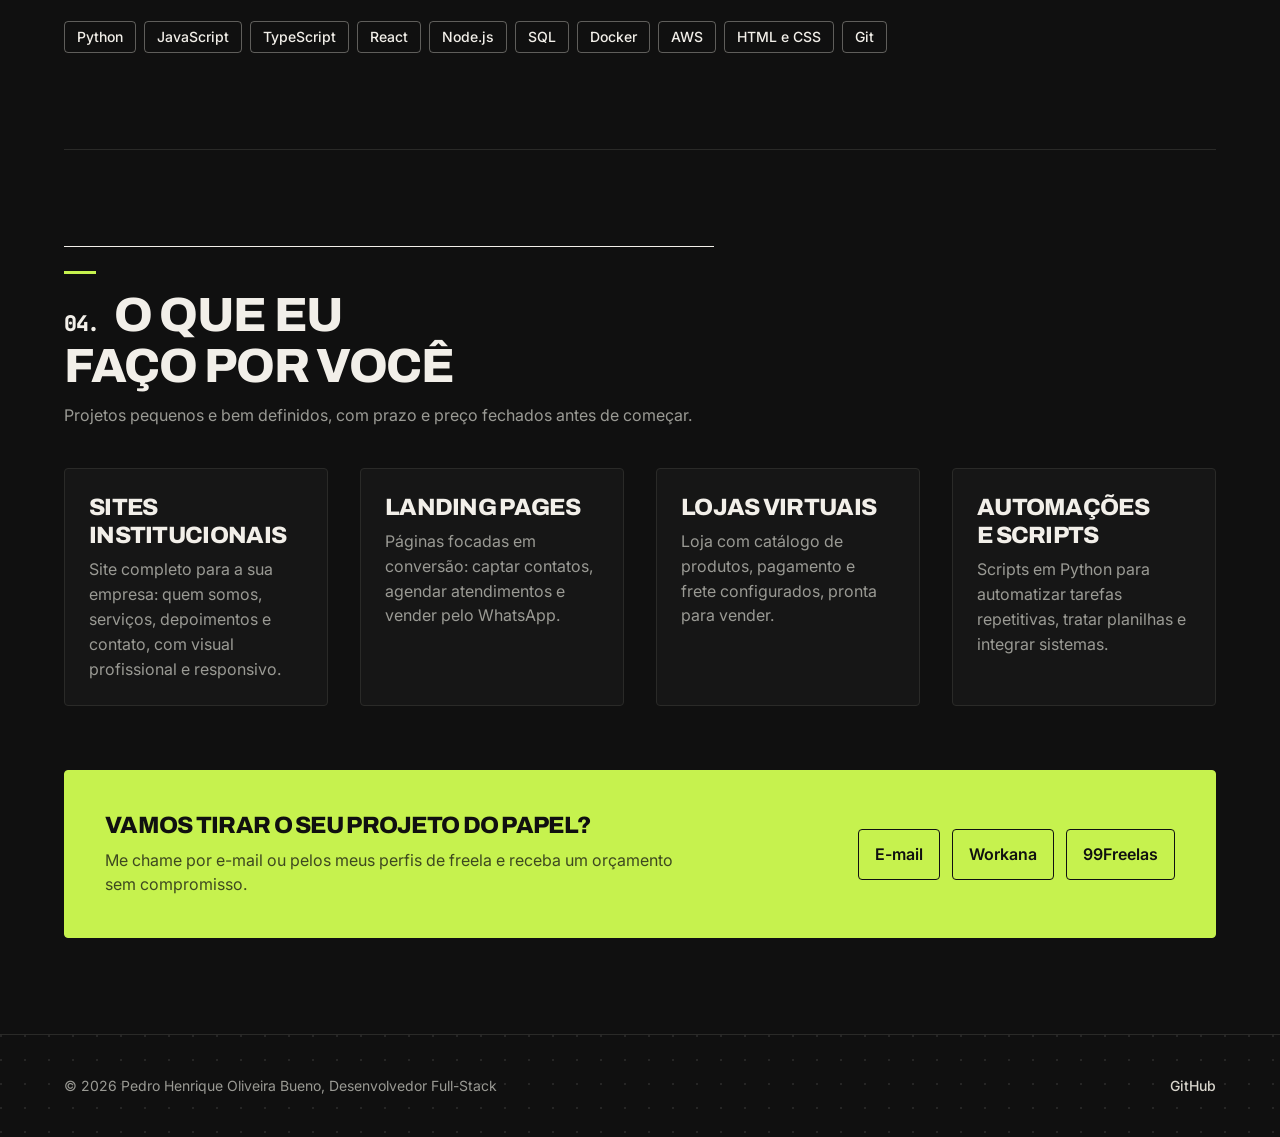
==== commit ad629024: "fix(hub): stretch hero photo to fill column and correct alt text" ====
--- a/index.html
+++ b/index.html
@@ -41,7 +41,7 @@
         <p class="availability"><span class="avail-mark" aria-hidden="true"></span>Disponível para novos projetos</p>
       </div>
       <figure class="hero-photo crop" data-slot="hub-hero">
-        <img src="images/hub-hero.jpg" alt="Retrato de Pedro Henrique Oliveira Bueno">
+        <img src="images/hub-hero.jpg" alt="Mesa de trabalho de desenvolvedor com notebook exibindo código">
       </figure>
     </div>
     <div class="hero-stats">
--- a/style.css
+++ b/style.css
@@ -42,7 +42,7 @@
   padding: var(--space-3xl) 0 var(--space-2xl);
   border-bottom: var(--rule-hair) solid var(--color-rule);
 }
-.hero-grid { display: grid; grid-template-columns: minmax(0, 7fr) minmax(0, 5fr); gap: var(--space-2xl); align-items: end; }
+.hero-grid { display: grid; grid-template-columns: minmax(0, 7fr) minmax(0, 5fr); gap: var(--space-2xl); align-items: stretch; }
 .hero h1 {
   font-family: var(--font-display); font-weight: var(--display-weight);
   font-size: var(--text-name); line-height: 1.0; letter-spacing: var(--tracking-display);
@@ -83,7 +83,7 @@
   100% { box-shadow: 0 0 0 0 transparent; }
 }
 .hero-photo {
-  margin: 0; aspect-ratio: 4 / 3; color: var(--color-ink);
+  margin: 0; height: 100%; min-height: 360px; color: var(--color-ink);
   border: var(--rule-hair) solid var(--color-rule);
   background-color: var(--color-paper-2);
 }
@@ -203,7 +203,7 @@
 
 @media (max-width: 60rem) {
   .hero-grid { grid-template-columns: minmax(0, 1fr); }
-  .hero-photo { max-height: 320px; }
+  .hero-photo { aspect-ratio: 4 / 3; height: auto; min-height: 0; max-height: 320px; }
 }
 
 @media (max-width: 40rem) {
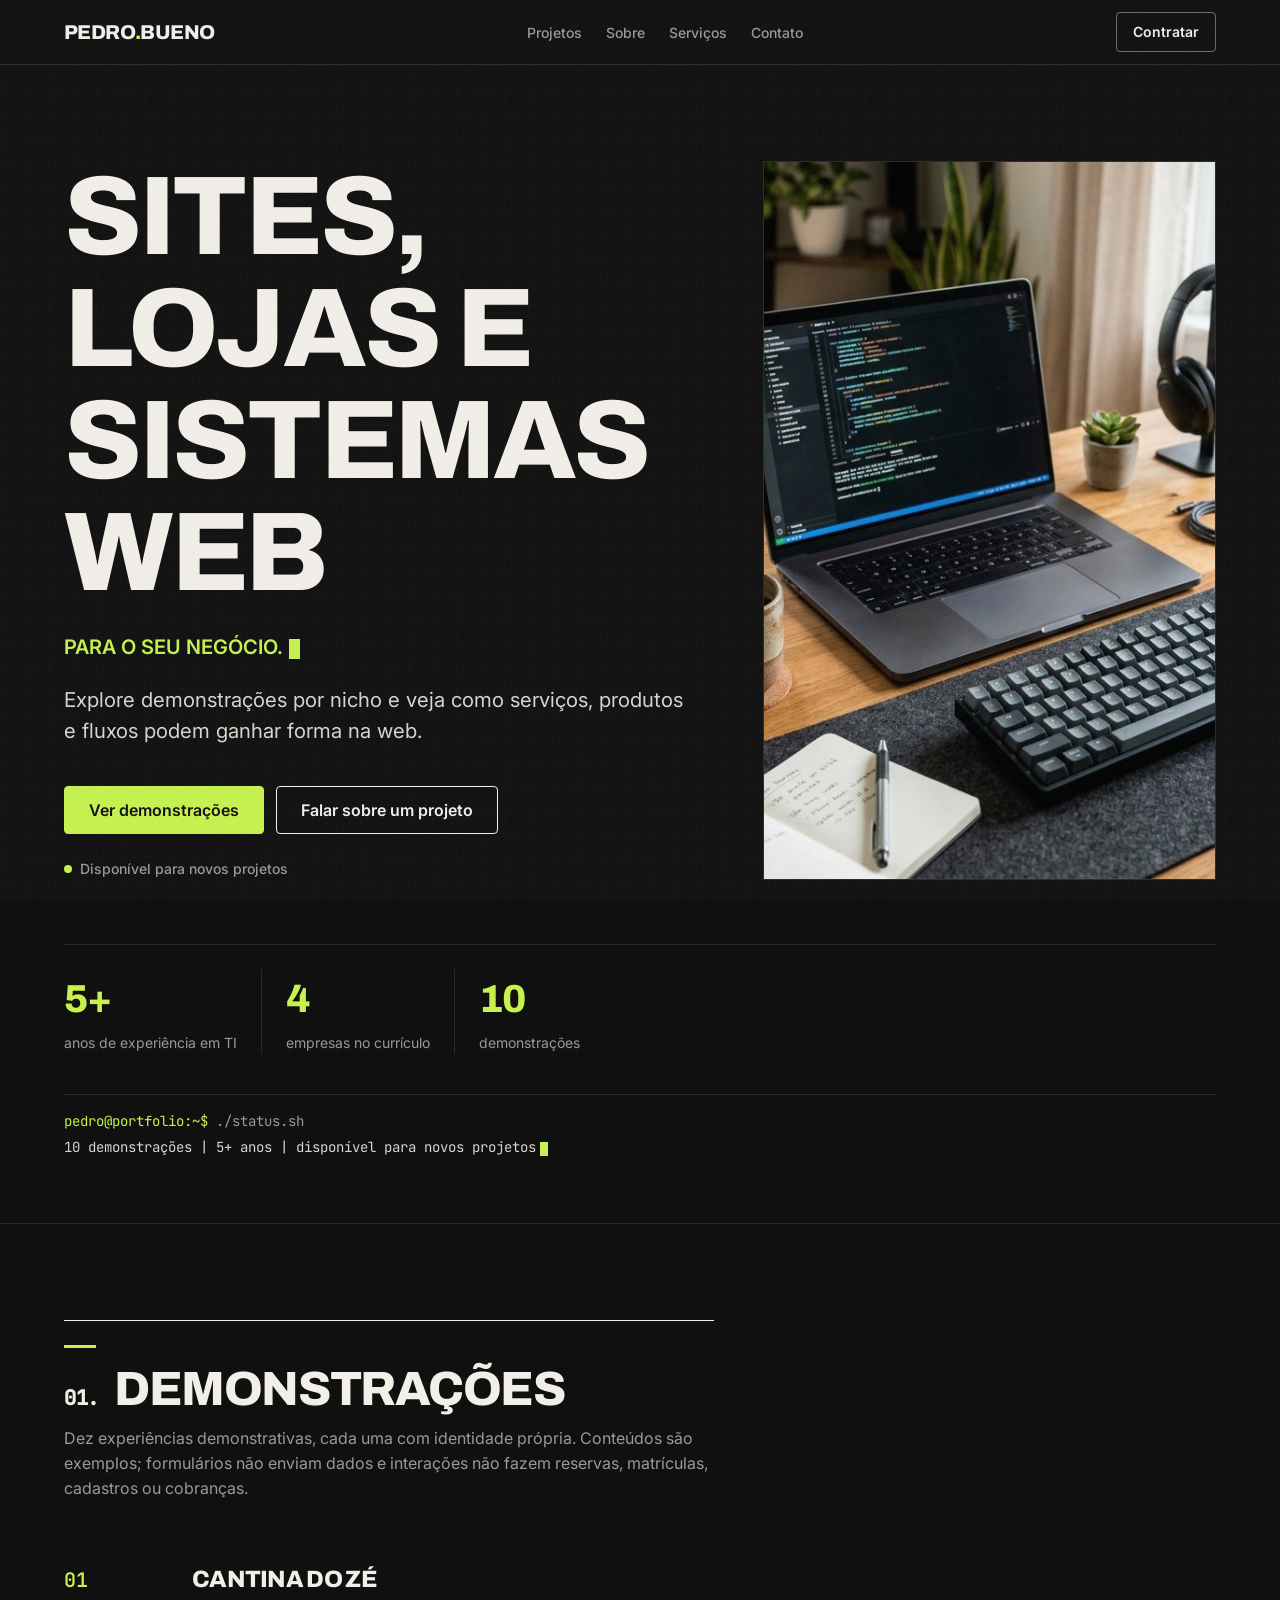
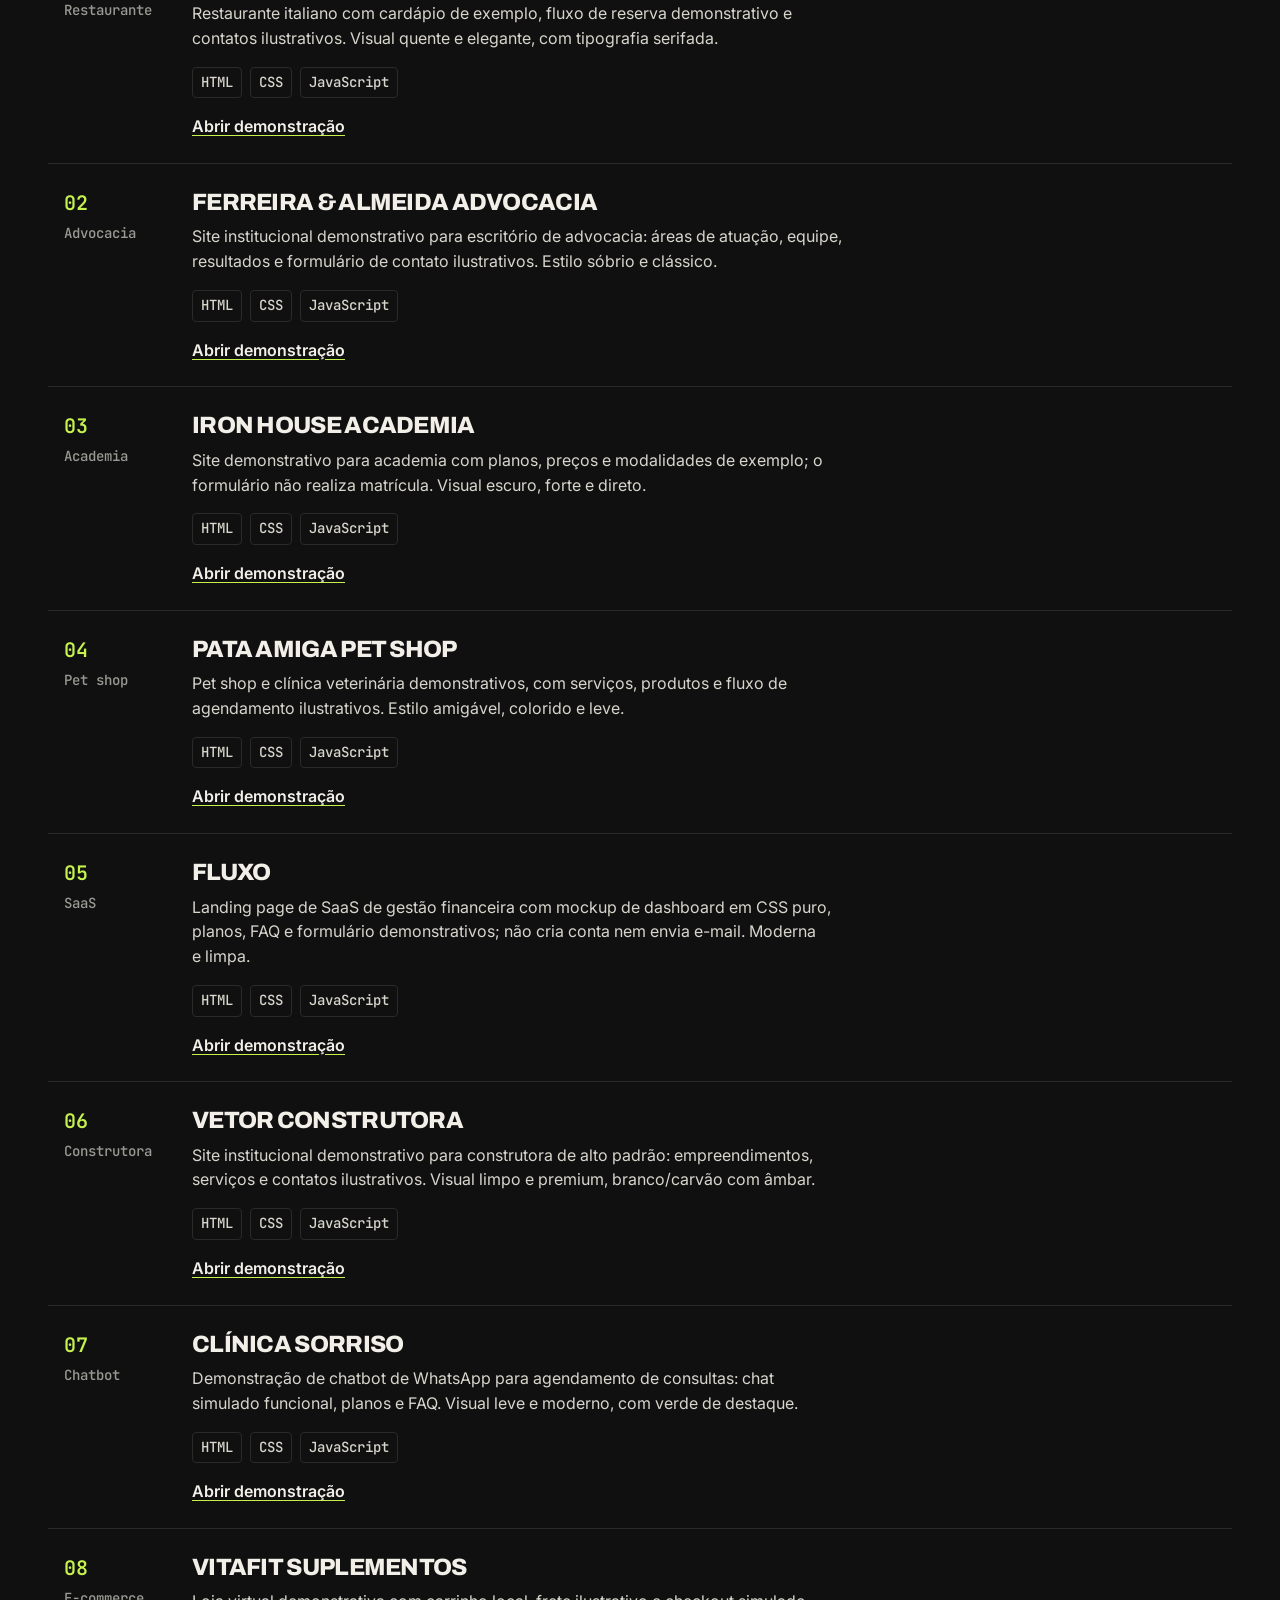
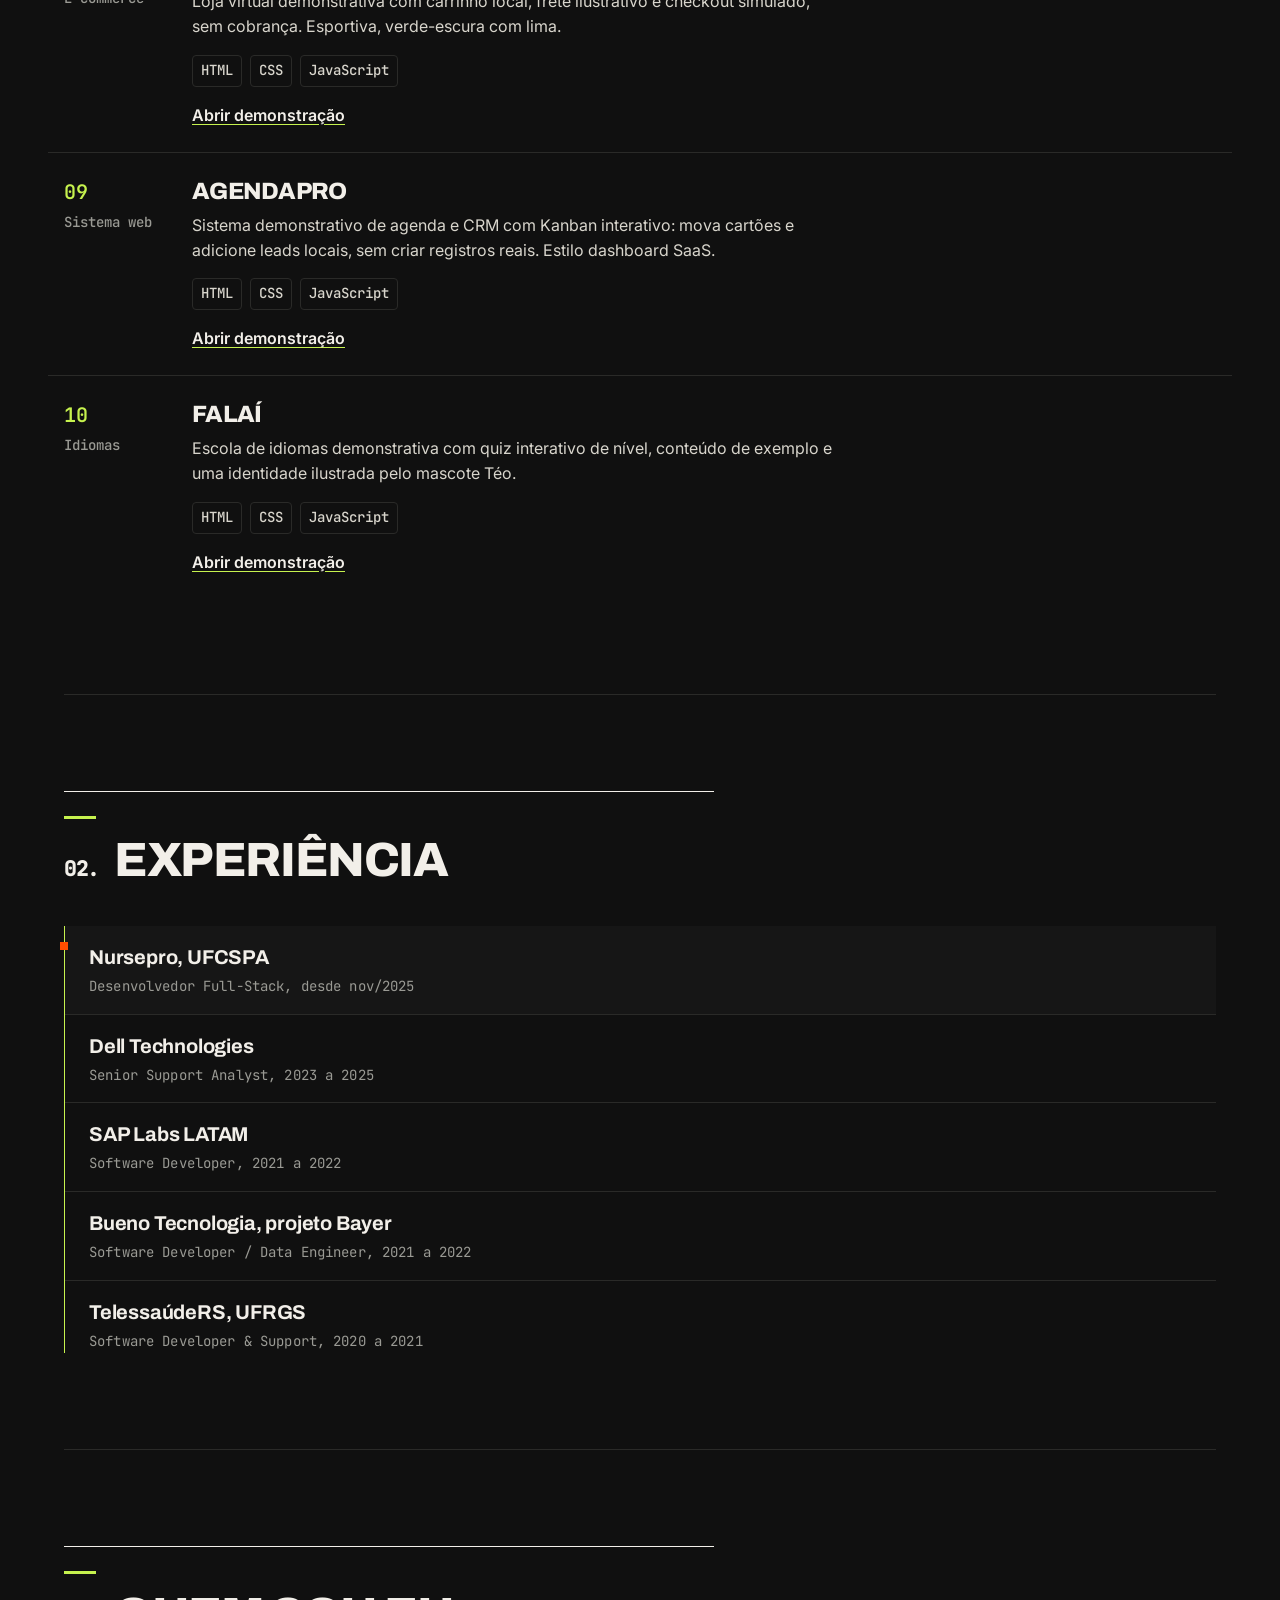
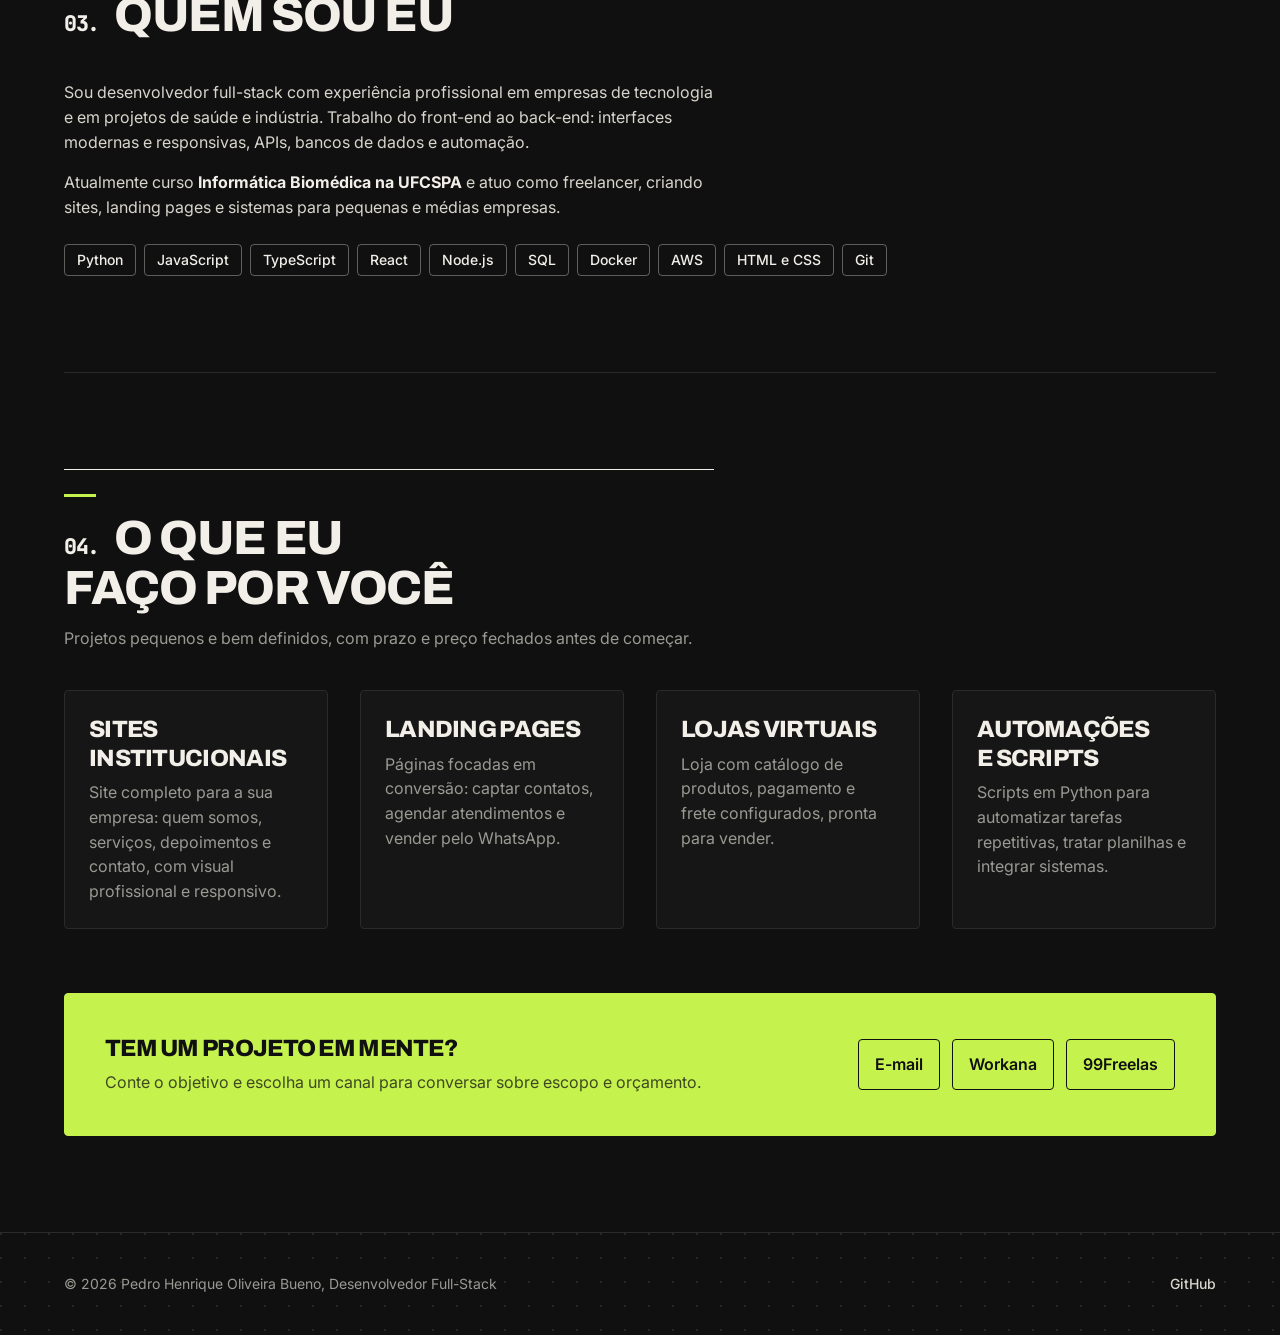
==== commit dde99f89: "Redesign portfolio hub and demos Add the Idiomas demo to the hub and README, clarify demo-only conte" ====
--- a/index.html
+++ b/index.html
@@ -15,7 +15,7 @@
 <header>
   <div class="container nav">
     <a class="logo" href="#">pedro<span>.</span>bueno</a>
-    <button class="menu-btn" id="menuBtn" aria-label="Abrir menu">
+    <button class="menu-btn" id="menuBtn" aria-label="Abrir menu" aria-expanded="false" aria-controls="navLinks">
       <svg width="26" height="26" viewBox="0 0 24 24" fill="none" stroke-width="2" stroke-linecap="round"><line x1="3" y1="6" x2="21" y2="6"/><line x1="3" y1="12" x2="21" y2="12"/><line x1="3" y1="18" x2="21" y2="18"/></svg>
     </button>
     <ul class="nav-links" id="navLinks">
@@ -32,11 +32,11 @@
   <div class="container">
     <div class="hero-grid">
       <div class="hero-copy">
-        <h1><span class="hero-name" data-text="Pedro Henrique Oliveira Bueno">Pedro Henrique Oliveira Bueno</span><span class="hero-role">Desenvolvedor Full-Stack</span></h1>
-        <p class="lead">Construo sites, landing pages e sistemas web rápidos e modernos para o seu negócio sair do papel e começar a vender.</p>
+        <h1><span class="hero-name" data-text="Sites, lojas e sistemas web">Sites, lojas e sistemas web</span><span class="hero-role">para o seu negócio.</span></h1>
+        <p class="lead">Explore demonstrações por nicho e veja como serviços, produtos e fluxos podem ganhar forma na web.</p>
         <div class="hero-actions">
-          <a class="btn btn-primary" href="https://github.com/pedro-o-bueno" target="_blank" rel="noopener">Ver GitHub</a>
-          <a class="btn btn-ghost" href="mailto:phobueno@gmail.com">phobueno@gmail.com</a>
+          <a class="btn btn-primary" href="#projetos">Ver demonstrações</a>
+          <a class="btn btn-ghost" href="#contato">Falar sobre um projeto</a>
         </div>
         <p class="availability"><span class="avail-mark" aria-hidden="true"></span>Disponível para novos projetos</p>
       </div>
@@ -47,19 +47,129 @@
     <div class="hero-stats">
       <div><strong>5+</strong><span>anos de experiência em TI</span></div>
       <div><strong>4</strong><span>empresas no currículo</span></div>
-      <div><strong>9</strong><span>sites de demonstração</span></div>
+      <div><strong>10</strong><span>demonstrações</span></div>
     </div>
     <div class="terminal">
       <p><span class="term-prompt">pedro@portfolio:~$</span> ./status.sh</p>
-      <p class="term-out">9 sites | 5+ anos | disponível para novos projetos<span class="term-cursor" aria-hidden="true"></span></p>
+      <p class="term-out">10 demonstrações | 5+ anos | disponível para novos projetos<span class="term-cursor" aria-hidden="true"></span></p>
     </div>
   </div>
 </section>
 
 <main class="content container">
+  <section id="projetos">
+    <div class="section-head">
+      <h2><span class="sec-num">01.</span> Demonstrações</h2>
+      <p>Dez experiências demonstrativas, cada uma com identidade própria. Conteúdos são exemplos; formulários não enviam dados e interações não fazem reservas, matrículas, cadastros ou cobranças.</p>
+    </div>
+    <div class="project-list">
+
+      <article class="card">
+        <div class="card-head"><span class="card-index">01</span><span class="niche">Restaurante</span></div>
+        <div class="card-body">
+          <h3>Cantina do Zé</h3>
+          <p>Restaurante italiano com cardápio de exemplo, fluxo de reserva demonstrativo e contatos ilustrativos. Visual quente e elegante, com tipografia serifada.</p>
+          <div class="tech"><span>HTML</span><span>CSS</span><span>JavaScript</span></div>
+          <a class="card-link" href="./restaurante/">Abrir demonstração</a>
+        </div>
+      </article>
+
+      <article class="card">
+        <div class="card-head"><span class="card-index">02</span><span class="niche">Advocacia</span></div>
+        <div class="card-body">
+          <h3>Ferreira &amp; Almeida Advocacia</h3>
+          <p>Site institucional demonstrativo para escritório de advocacia: áreas de atuação, equipe, resultados e formulário de contato ilustrativos. Estilo sóbrio e clássico.</p>
+          <div class="tech"><span>HTML</span><span>CSS</span><span>JavaScript</span></div>
+          <a class="card-link" href="./advocacia/">Abrir demonstração</a>
+        </div>
+      </article>
+
+      <article class="card">
+        <div class="card-head"><span class="card-index">03</span><span class="niche">Academia</span></div>
+        <div class="card-body">
+          <h3>Iron House Academia</h3>
+          <p>Site demonstrativo para academia com planos, preços e modalidades de exemplo; o formulário não realiza matrícula. Visual escuro, forte e direto.</p>
+          <div class="tech"><span>HTML</span><span>CSS</span><span>JavaScript</span></div>
+          <a class="card-link" href="./academia/">Abrir demonstração</a>
+        </div>
+      </article>
+
+      <article class="card">
+        <div class="card-head"><span class="card-index">04</span><span class="niche">Pet shop</span></div>
+        <div class="card-body">
+          <h3>Pata Amiga Pet Shop</h3>
+          <p>Pet shop e clínica veterinária demonstrativos, com serviços, produtos e fluxo de agendamento ilustrativos. Estilo amigável, colorido e leve.</p>
+          <div class="tech"><span>HTML</span><span>CSS</span><span>JavaScript</span></div>
+          <a class="card-link" href="./petshop/">Abrir demonstração</a>
+        </div>
+      </article>
+
+      <article class="card">
+        <div class="card-head"><span class="card-index">05</span><span class="niche">SaaS</span></div>
+        <div class="card-body">
+          <h3>Fluxo</h3>
+          <p>Landing page de SaaS de gestão financeira com mockup de dashboard em CSS puro, planos, FAQ e formulário demonstrativos; não cria conta nem envia e-mail. Moderna e limpa.</p>
+          <div class="tech"><span>HTML</span><span>CSS</span><span>JavaScript</span></div>
+          <a class="card-link" href="./saas/">Abrir demonstração</a>
+        </div>
+      </article>
+
+      <article class="card">
+        <div class="card-head"><span class="card-index">06</span><span class="niche">Construtora</span></div>
+        <div class="card-body">
+          <h3>Vetor Construtora</h3>
+          <p>Site institucional demonstrativo para construtora de alto padrão: empreendimentos, serviços e contatos ilustrativos. Visual limpo e premium, branco/carvão com âmbar.</p>
+          <div class="tech"><span>HTML</span><span>CSS</span><span>JavaScript</span></div>
+          <a class="card-link" href="./construtora/">Abrir demonstração</a>
+        </div>
+      </article>
+
+      <article class="card">
+        <div class="card-head"><span class="card-index">07</span><span class="niche">Chatbot</span></div>
+        <div class="card-body">
+          <h3>Clínica Sorriso</h3>
+          <p>Demonstração de chatbot de WhatsApp para agendamento de consultas: chat simulado funcional, planos e FAQ. Visual leve e moderno, com verde de destaque.</p>
+          <div class="tech"><span>HTML</span><span>CSS</span><span>JavaScript</span></div>
+          <a class="card-link" href="./chatbot/">Abrir demonstração</a>
+        </div>
+      </article>
+
+      <article class="card">
+        <div class="card-head"><span class="card-index">08</span><span class="niche">E-commerce</span></div>
+        <div class="card-body">
+          <h3>VitaFit Suplementos</h3>
+          <p>Loja virtual demonstrativa com carrinho local, frete ilustrativo e checkout simulado, sem cobrança. Esportiva, verde-escura com lima.</p>
+          <div class="tech"><span>HTML</span><span>CSS</span><span>JavaScript</span></div>
+          <a class="card-link" href="./ecommerce/">Abrir demonstração</a>
+        </div>
+      </article>
+
+      <article class="card">
+        <div class="card-head"><span class="card-index">09</span><span class="niche">Sistema web</span></div>
+        <div class="card-body">
+          <h3>AgendaPro</h3>
+          <p>Sistema demonstrativo de agenda e CRM com Kanban interativo: mova cartões e adicione leads locais, sem criar registros reais. Estilo dashboard SaaS.</p>
+          <div class="tech"><span>HTML</span><span>CSS</span><span>JavaScript</span></div>
+          <a class="card-link" href="./dashboard/">Abrir demonstração</a>
+        </div>
+      </article>
+
+      <article class="card">
+        <div class="card-head"><span class="card-index">10</span><span class="niche">Idiomas</span></div>
+        <div class="card-body">
+          <h3>Falaí</h3>
+          <p>Escola de idiomas demonstrativa com quiz interativo de nível, conteúdo de exemplo e uma identidade ilustrada pelo mascote Téo.</p>
+          <div class="tech"><span>HTML</span><span>CSS</span><span>JavaScript</span></div>
+          <a class="card-link" href="./idiomas/">Abrir demonstração</a>
+        </div>
+      </article>
+
+    </div>
+  </section>
+
   <section id="experiencia">
     <div class="section-head">
-      <h2><span class="sec-num">01.</span> Experiência</h2>
+      <h2><span class="sec-num">02.</span> Experiência</h2>
     </div>
     <ul class="timeline">
       <li><strong>Nursepro, UFCSPA</strong><span>Desenvolvedor Full-Stack, desde nov/2025</span></li>
@@ -70,106 +180,6 @@
     </ul>
   </section>
 
-  <section id="projetos">
-    <div class="section-head">
-      <h2><span class="sec-num">02.</span> Sites de demonstração</h2>
-      <p>Nove sites completos, cada um em um nicho e com um estilo diferente, para mostrar o que eu posso fazer pelo seu negócio. Clique e explore.</p>
-    </div>
-    <div class="project-list">
-
-      <article class="card">
-        <div class="card-head"><span class="card-index">01</span><span class="niche">Restaurante</span></div>
-        <div class="card-body">
-          <h3>Cantina do Zé</h3>
-          <p>Restaurante italiano com cardápio completo e preços, área de reservas e botão de WhatsApp. Visual quente e elegante, com tipografia serifada.</p>
-          <div class="tech"><span>HTML</span><span>CSS</span><span>JavaScript</span></div>
-          <a class="card-link" href="./restaurante/">Ver site</a>
-        </div>
-      </article>
-
-      <article class="card">
-        <div class="card-head"><span class="card-index">02</span><span class="niche">Advocacia</span></div>
-        <div class="card-body">
-          <h3>Ferreira &amp; Almeida Advocacia</h3>
-          <p>Site institucional para escritório de advocacia: áreas de atuação, equipe com OAB, resultados e formulário de contato. Estilo sóbrio e clássico.</p>
-          <div class="tech"><span>HTML</span><span>CSS</span><span>JavaScript</span></div>
-          <a class="card-link" href="./advocacia/">Ver site</a>
-        </div>
-      </article>
-
-      <article class="card">
-        <div class="card-head"><span class="card-index">03</span><span class="niche">Academia</span></div>
-        <div class="card-body">
-          <h3>Iron House Academia</h3>
-          <p>Site para academia com planos e preços, modalidades de treino e matrícula integrada ao formulário. Visual escuro, forte e direto.</p>
-          <div class="tech"><span>HTML</span><span>CSS</span><span>JavaScript</span></div>
-          <a class="card-link" href="./academia/">Ver site</a>
-        </div>
-      </article>
-
-      <article class="card">
-        <div class="card-head"><span class="card-index">04</span><span class="niche">Pet shop</span></div>
-        <div class="card-body">
-          <h3>Pata Amiga Pet Shop</h3>
-          <p>Pet shop e clínica veterinária: serviços, produtos com preços, depoimentos de tutores e agendamento. Estilo amigável, colorido e leve.</p>
-          <div class="tech"><span>HTML</span><span>CSS</span><span>JavaScript</span></div>
-          <a class="card-link" href="./petshop/">Ver site</a>
-        </div>
-      </article>
-
-      <article class="card">
-        <div class="card-head"><span class="card-index">05</span><span class="niche">SaaS</span></div>
-        <div class="card-body">
-          <h3>Fluxo</h3>
-          <p>Landing page de SaaS de gestão financeira com mockup de dashboard em CSS puro, planos mensal/anual, FAQ e captura de e-mail. Moderna e limpa.</p>
-          <div class="tech"><span>HTML</span><span>CSS</span><span>JavaScript</span></div>
-          <a class="card-link" href="./saas/">Ver site</a>
-        </div>
-      </article>
-
-      <article class="card">
-        <div class="card-head"><span class="card-index">06</span><span class="niche">Construtora</span></div>
-        <div class="card-body">
-          <h3>Vetor Construtora</h3>
-          <p>Site institucional para construtora de alto padrão: empreendimentos, serviços, depoimentos e contato. Visual limpo e premium, branco/carvão com âmbar.</p>
-          <div class="tech"><span>HTML</span><span>CSS</span><span>JavaScript</span></div>
-          <a class="card-link" href="./construtora/">Ver site</a>
-        </div>
-      </article>
-
-      <article class="card">
-        <div class="card-head"><span class="card-index">07</span><span class="niche">Chatbot</span></div>
-        <div class="card-body">
-          <h3>Clínica Sorriso</h3>
-          <p>Demonstração de chatbot de WhatsApp para agendamento de consultas: chat simulado funcional, planos e FAQ. Visual leve e moderno, com verde de destaque.</p>
-          <div class="tech"><span>HTML</span><span>CSS</span><span>JavaScript</span></div>
-          <a class="card-link" href="./chatbot/">Ver site</a>
-        </div>
-      </article>
-
-      <article class="card">
-        <div class="card-head"><span class="card-index">08</span><span class="niche">E-commerce</span></div>
-        <div class="card-body">
-          <h3>VitaFit Suplementos</h3>
-          <p>Loja virtual de suplementos com 8 produtos e carrinho funcional: drawer, quantidades, frete grátis progressivo e checkout simulado. Esportiva, verde-escura com lima.</p>
-          <div class="tech"><span>HTML</span><span>CSS</span><span>JavaScript</span></div>
-          <a class="card-link" href="./ecommerce/">Ver site</a>
-        </div>
-      </article>
-
-      <article class="card">
-        <div class="card-head"><span class="card-index">09</span><span class="niche">Sistema web</span></div>
-        <div class="card-body">
-          <h3>AgendaPro</h3>
-          <p>Sistema de agenda online e CRM com Kanban interativo: arraste cards entre colunas, adicione leads e acompanhe a agenda do dia. Estilo dashboard SaaS.</p>
-          <div class="tech"><span>HTML</span><span>CSS</span><span>JavaScript</span></div>
-          <a class="card-link" href="./dashboard/">Ver site</a>
-        </div>
-      </article>
-
-    </div>
-  </section>
-
   <section class="about" id="sobre">
     <div class="section-head">
       <h2><span class="sec-num">03.</span> Quem sou eu</h2>
@@ -210,8 +220,8 @@
     </div>
     <div class="contact-box crop" id="contato">
       <div>
-        <h3>Vamos tirar o seu projeto do papel?</h3>
-        <p>Me chame por e-mail ou pelos meus perfis de freela e receba um orçamento sem compromisso.</p>
+        <h3>Tem um projeto em mente?</h3>
+        <p>Conte o objetivo e escolha um canal para conversar sobre escopo e orçamento.</p>
       </div>
       <div class="contact-links">
         <a href="mailto:phobueno@gmail.com">E-mail</a>
@@ -232,11 +242,22 @@
 <script>
   var btn = document.getElementById('menuBtn');
   var links = document.getElementById('navLinks');
+  function setMenuOpen(isOpen) {
+    links.classList.toggle('open', isOpen);
+    btn.setAttribute('aria-expanded', String(isOpen));
+    btn.setAttribute('aria-label', isOpen ? 'Fechar menu' : 'Abrir menu');
+  }
   btn.addEventListener('click', function () {
-    links.classList.toggle('open');
+    setMenuOpen(!links.classList.contains('open'));
   });
   links.addEventListener('click', function (e) {
-    if (e.target.tagName === 'A') links.classList.remove('open');
+    if (e.target.closest('a')) setMenuOpen(false);
+  });
+  document.addEventListener('keydown', function (e) {
+    if (e.key === 'Escape' && links.classList.contains('open')) {
+      setMenuOpen(false);
+      btn.focus();
+    }
   });
 </script>
 <script>window.hallmarkSlots = (m) => { for (const [k, v] of Object.entries(m)) { const s = document.querySelector(`[data-slot="${k}"]`); if (!s) continue; const im = new Image(); im.src = typeof v === 'string' ? v : v.src; im.alt = (typeof v === 'object' && v.alt) || s.dataset.alt || ''; s.querySelectorAll(':scope > img').forEach((o) => o.remove()); s.prepend(im); } };
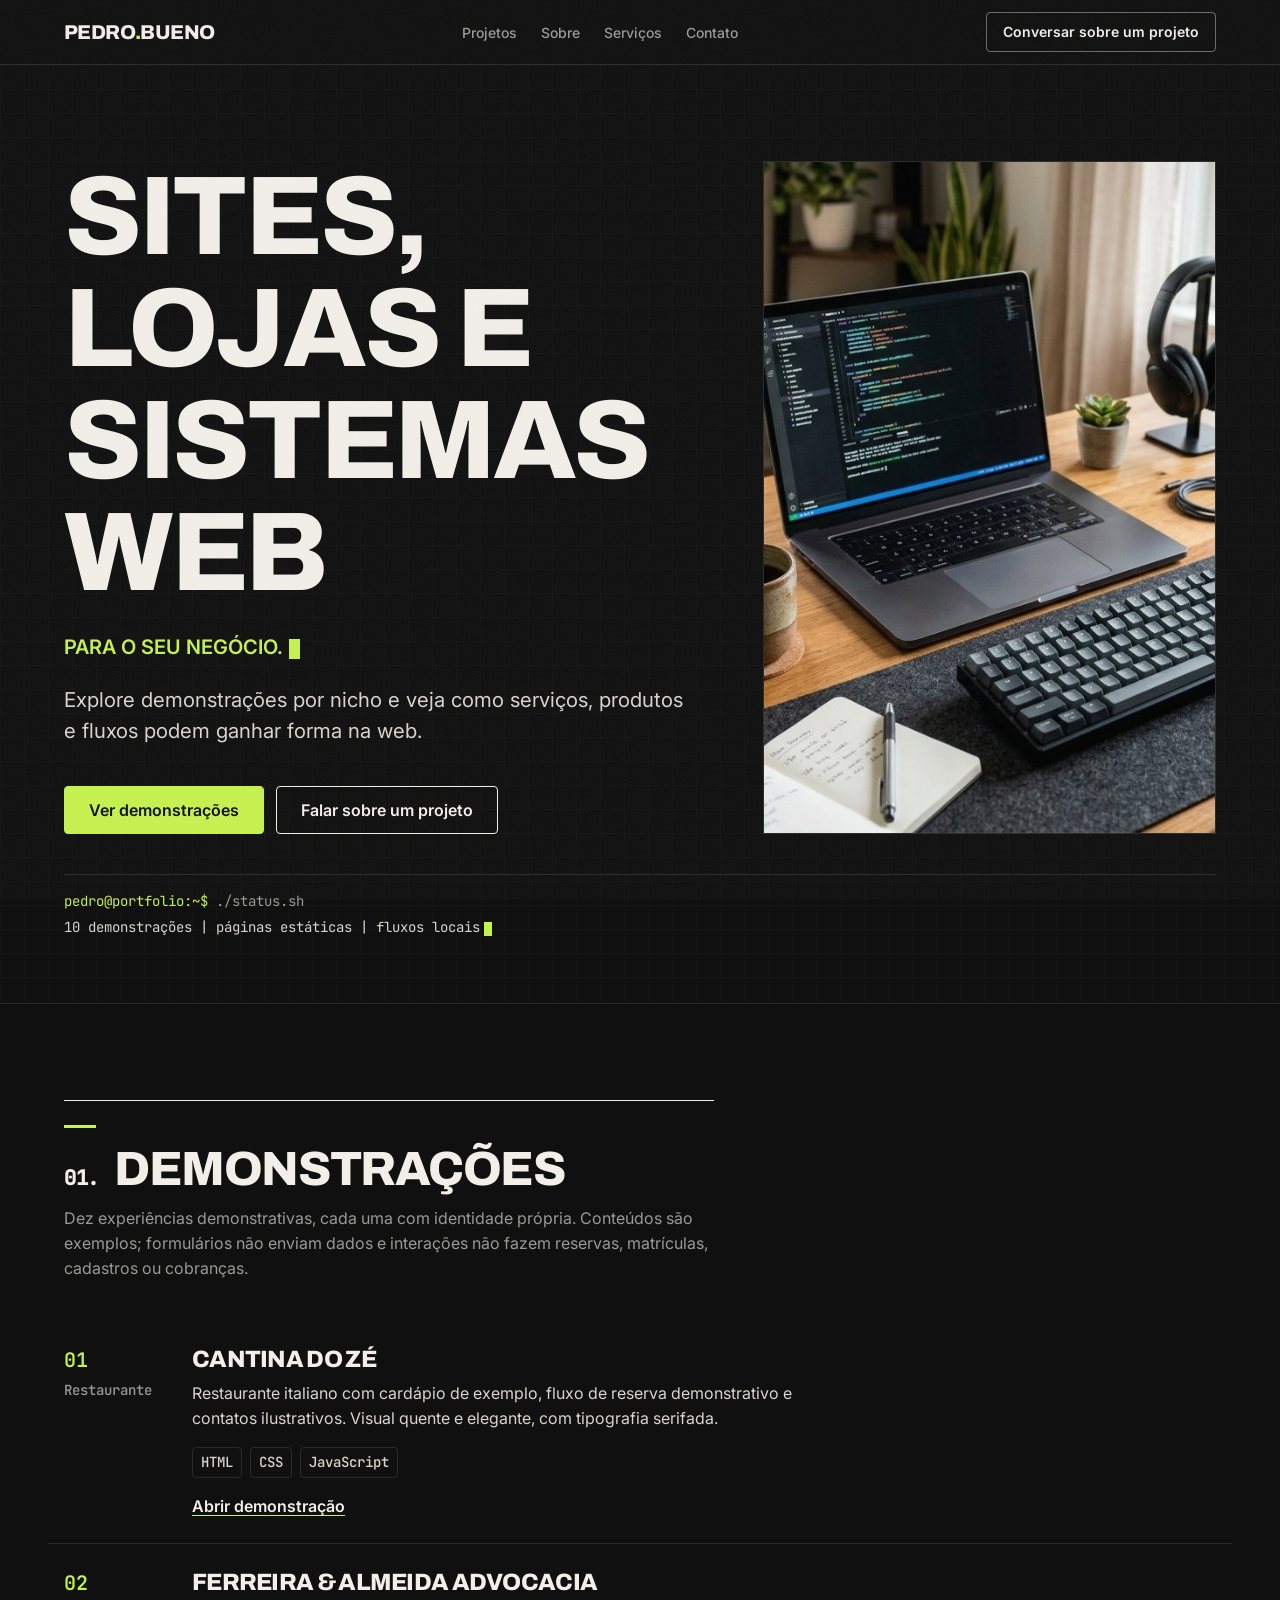
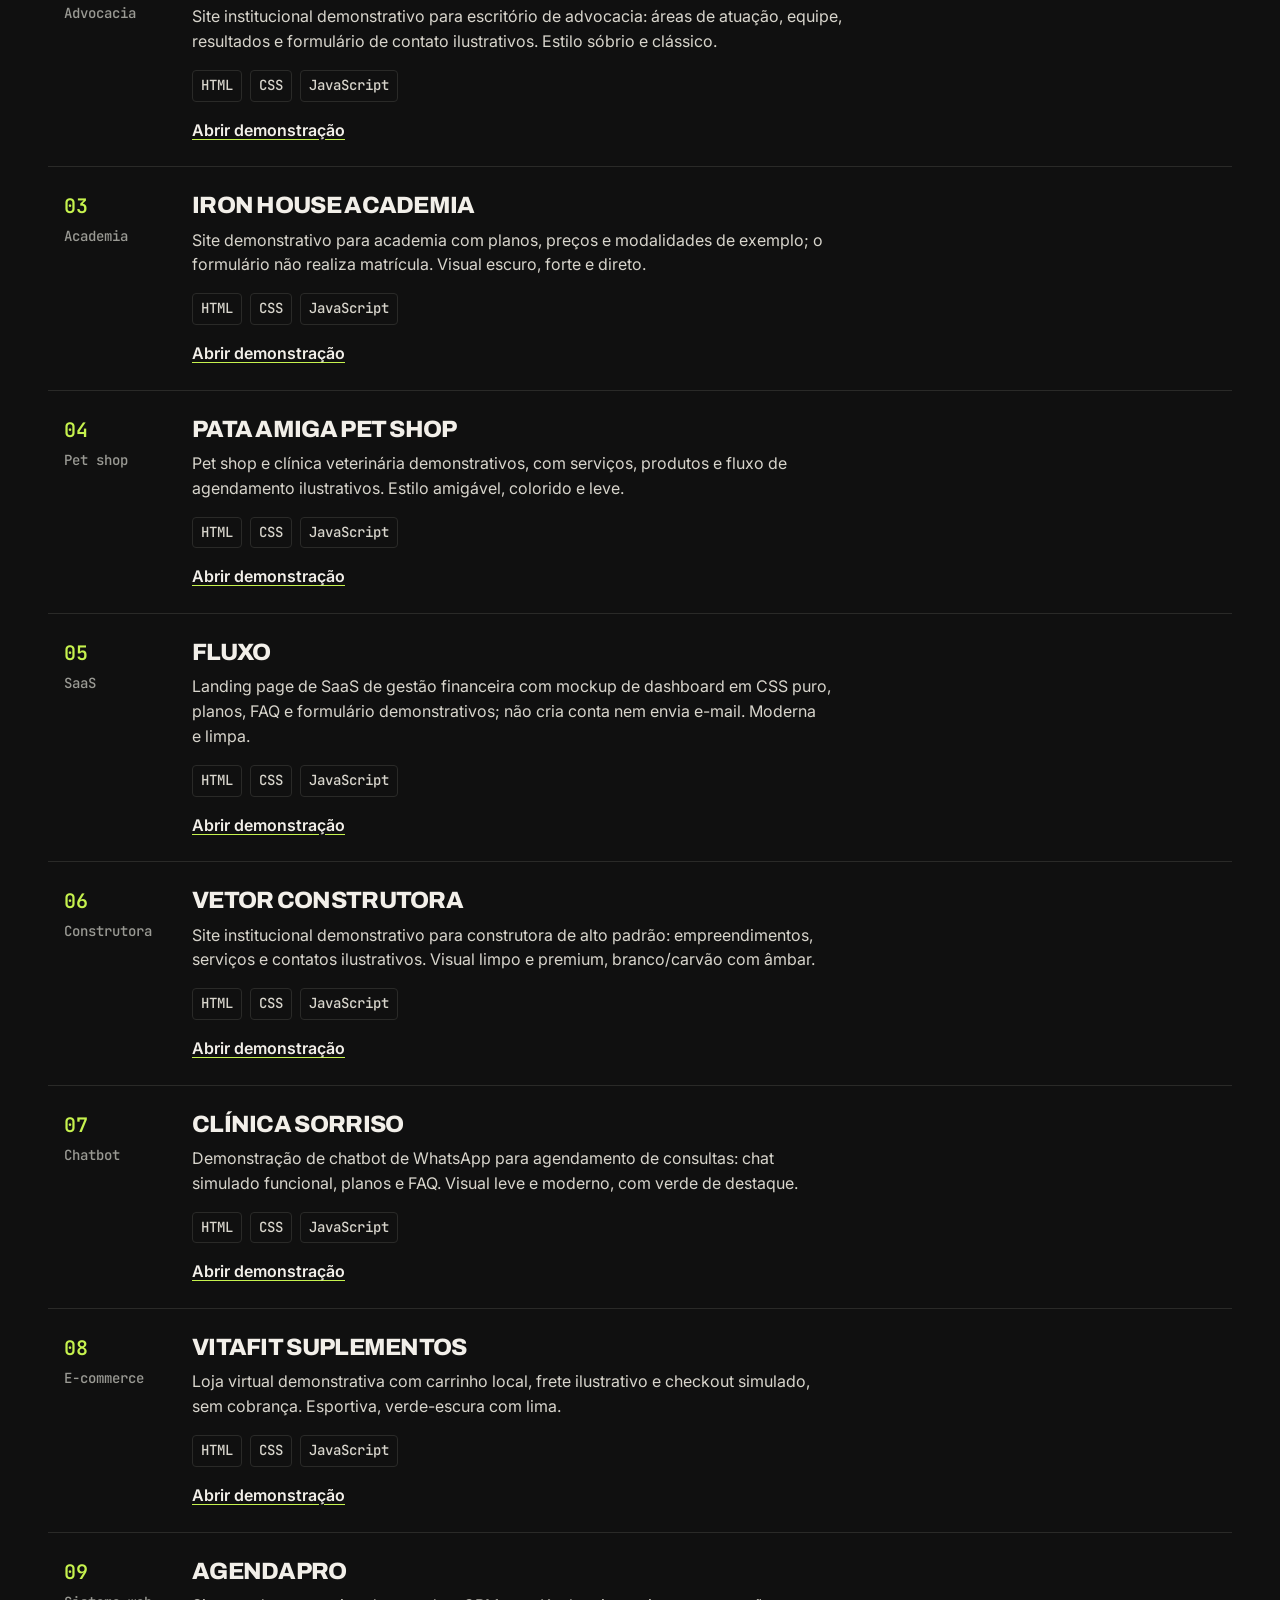
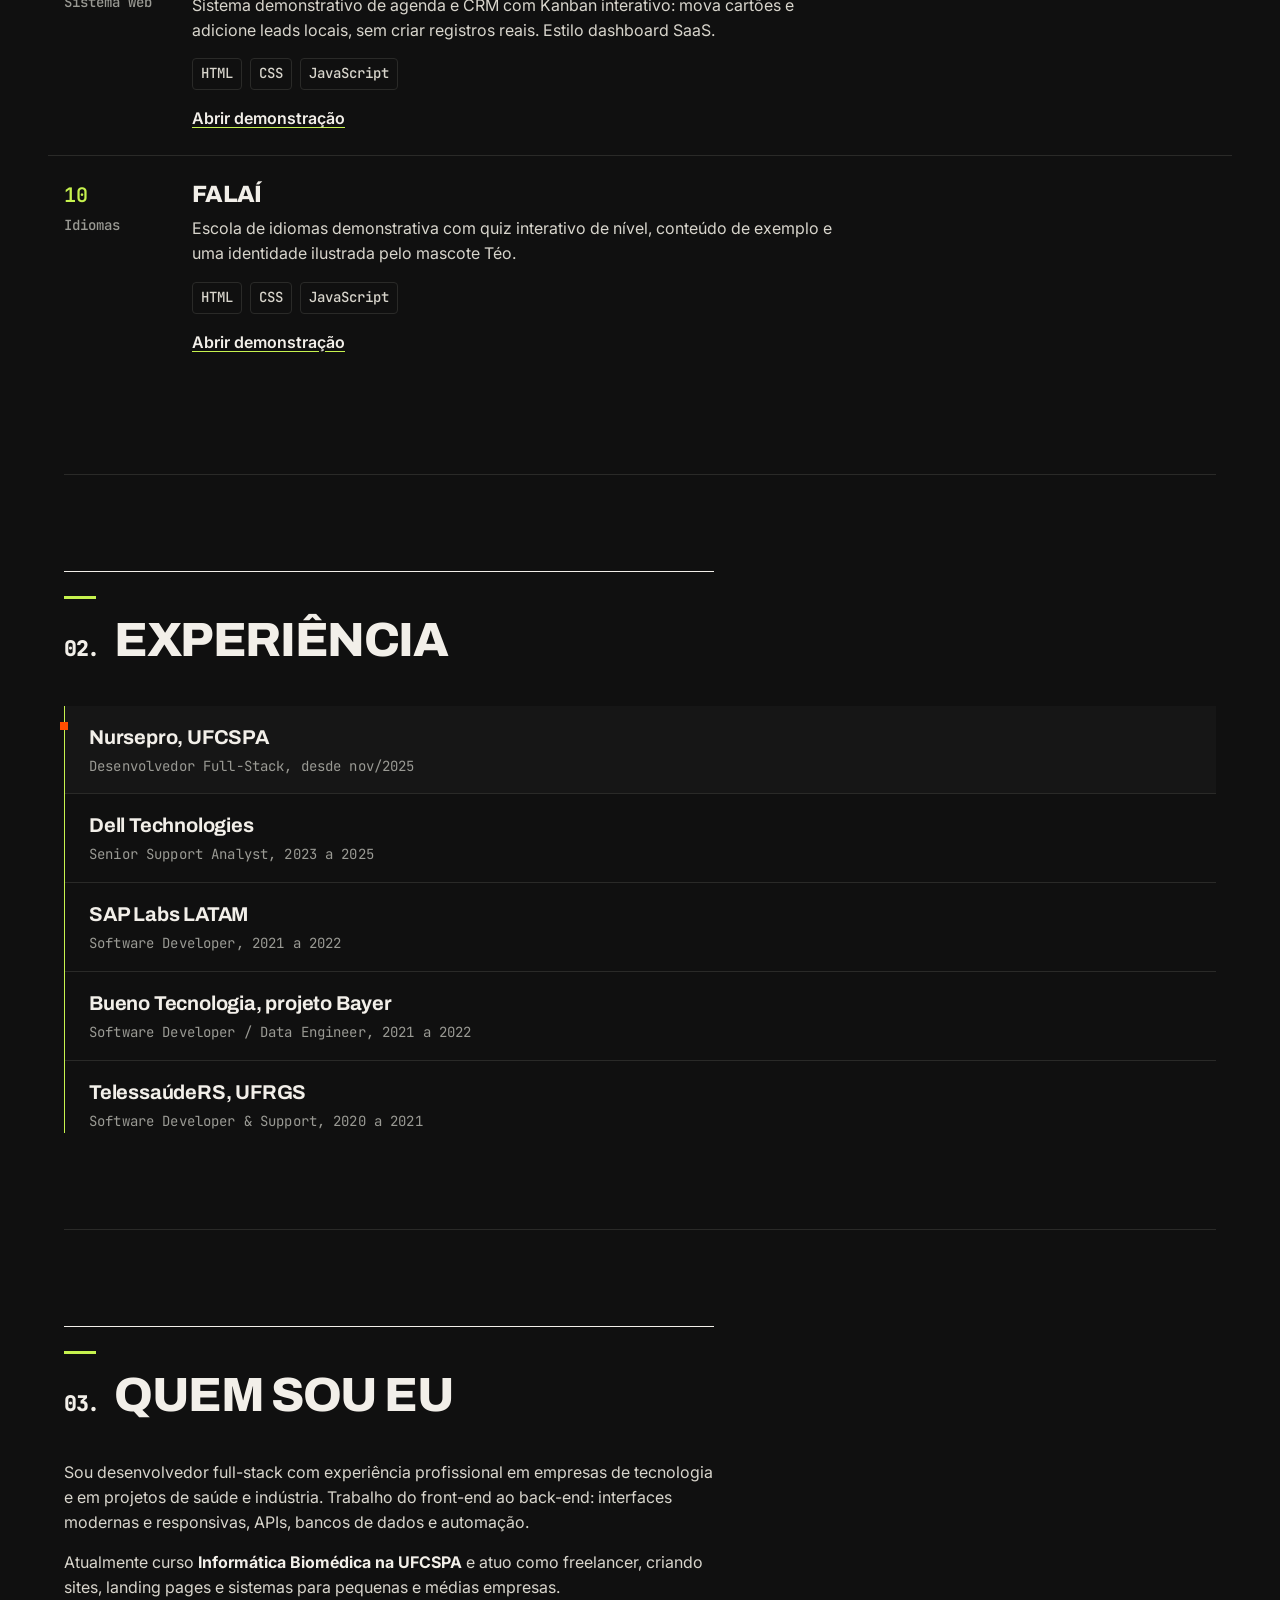
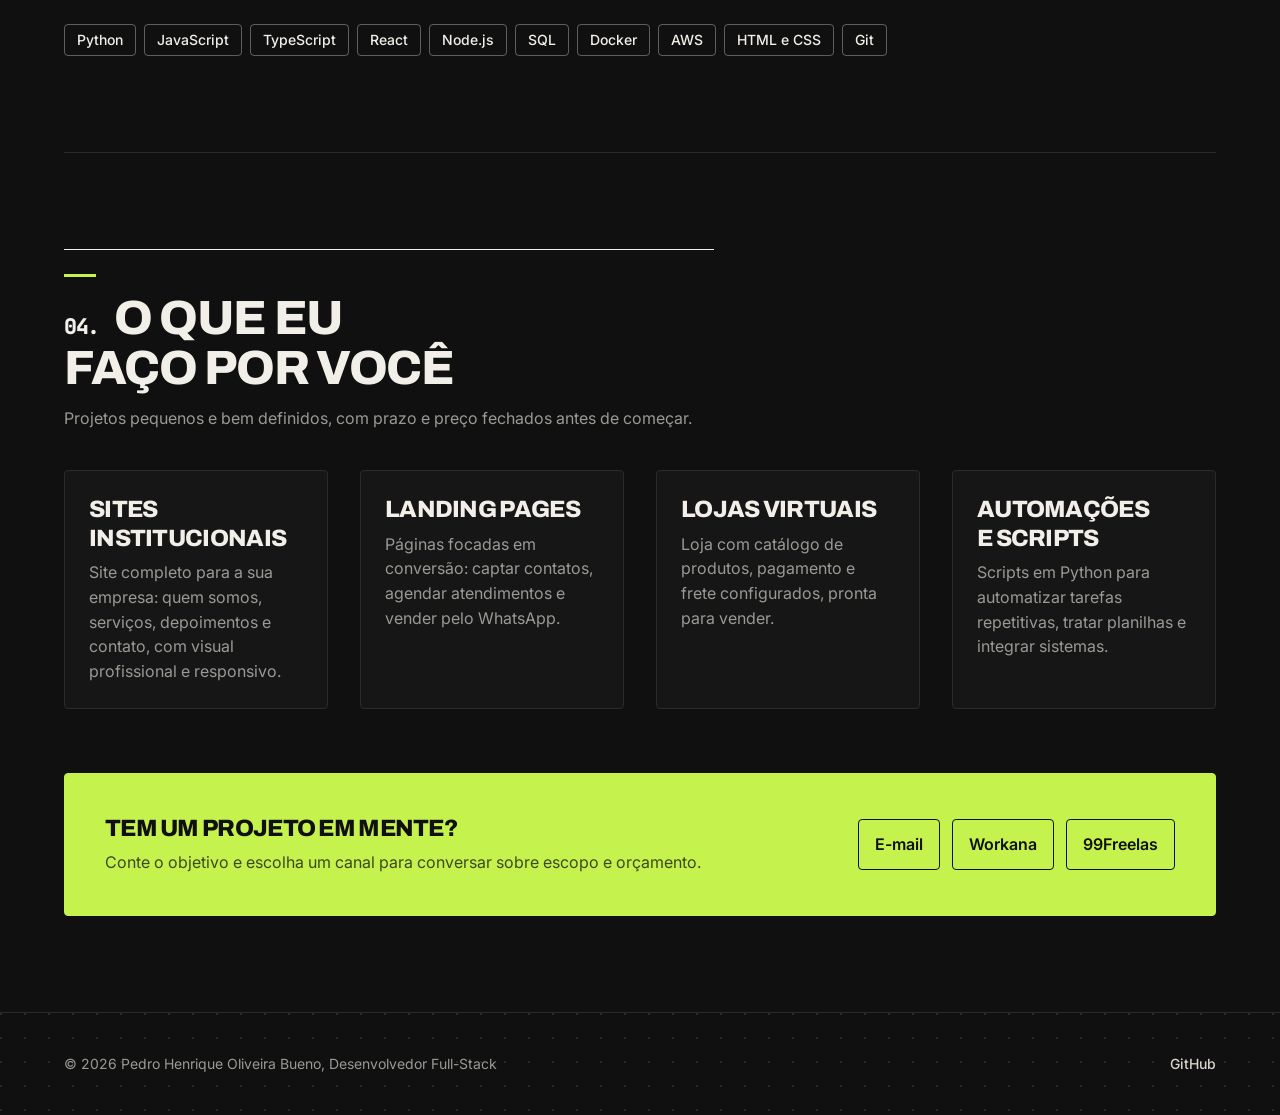
==== commit 6cbac4b5: "Fix QA findings for portfolio demos Co-authored-by: Copilot <223556219+Copilot@users.noreply.github." ====
--- a/index.html
+++ b/index.html
@@ -24,7 +24,7 @@
       <li><a href="#servicos">Serviços</a></li>
       <li><a href="#contato">Contato</a></li>
     </ul>
-    <a class="nav-cta" href="#contato">Contratar</a>
+    <a class="nav-cta" href="#contato">Conversar sobre um projeto</a>
   </div>
 </header>
 
@@ -38,20 +38,14 @@
           <a class="btn btn-primary" href="#projetos">Ver demonstrações</a>
           <a class="btn btn-ghost" href="#contato">Falar sobre um projeto</a>
         </div>
-        <p class="availability"><span class="avail-mark" aria-hidden="true"></span>Disponível para novos projetos</p>
       </div>
       <figure class="hero-photo crop" data-slot="hub-hero">
         <img src="images/hub-hero.jpg" alt="Mesa de trabalho de desenvolvedor com notebook exibindo código">
       </figure>
     </div>
-    <div class="hero-stats">
-      <div><strong>5+</strong><span>anos de experiência em TI</span></div>
-      <div><strong>4</strong><span>empresas no currículo</span></div>
-      <div><strong>10</strong><span>demonstrações</span></div>
-    </div>
     <div class="terminal">
       <p><span class="term-prompt">pedro@portfolio:~$</span> ./status.sh</p>
-      <p class="term-out">10 demonstrações | 5+ anos | disponível para novos projetos<span class="term-cursor" aria-hidden="true"></span></p>
+      <p class="term-out">10 demonstrações | páginas estáticas | fluxos locais<span class="term-cursor" aria-hidden="true"></span></p>
     </div>
   </div>
 </section>
--- a/style.css
+++ b/style.css
@@ -72,29 +72,11 @@
 .btn-primary:hover { background: var(--color-accent-deep); transform: translateY(-2px); }
 .btn:active { transform: translateY(0); }
 .btn-ghost:hover { background: var(--color-paper-2); transform: translateY(-2px); }
-.availability {
-  display: flex; align-items: center; gap: var(--space-xs);
-  margin-top: var(--space-lg); font-size: var(--text-sm); font-weight: 500; color: var(--color-muted);
-}
-.avail-mark { flex: none; width: var(--space-xs); height: var(--space-xs); background: var(--color-accent); border-radius: 50%; animation: avail-pulse 2.4s var(--ease-out) infinite; }
-@keyframes avail-pulse {
-  0% { box-shadow: 0 0 0 0 color-mix(in oklab, var(--color-accent) 45%, transparent); }
-  70% { box-shadow: 0 0 0 8px transparent; }
-  100% { box-shadow: 0 0 0 0 transparent; }
-}
 .hero-photo {
   margin: 0; height: 100%; min-height: 360px; color: var(--color-ink);
   border: var(--rule-hair) solid var(--color-rule);
   background-color: var(--color-paper-2);
 }
-.hero-stats {
-  display: flex; flex-wrap: wrap; gap: var(--space-lg);
-  margin-top: var(--space-2xl); padding-top: var(--space-lg);
-  border-top: var(--rule-hair) solid var(--color-rule);
-}
-.hero-stats > div + div { border-left: var(--rule-hair) solid var(--color-rule); padding-left: var(--space-lg); }
-.hero-stats strong { display: block; font-family: var(--font-display); font-weight: var(--display-weight); font-size: var(--text-3xl); letter-spacing: var(--tracking-display); font-variant-numeric: tabular-nums; color: var(--color-accent); }
-.hero-stats span { color: var(--color-muted); font-size: var(--text-sm); }
 
 /* Coluna de conteúdo */
 .content { min-width: 0; }
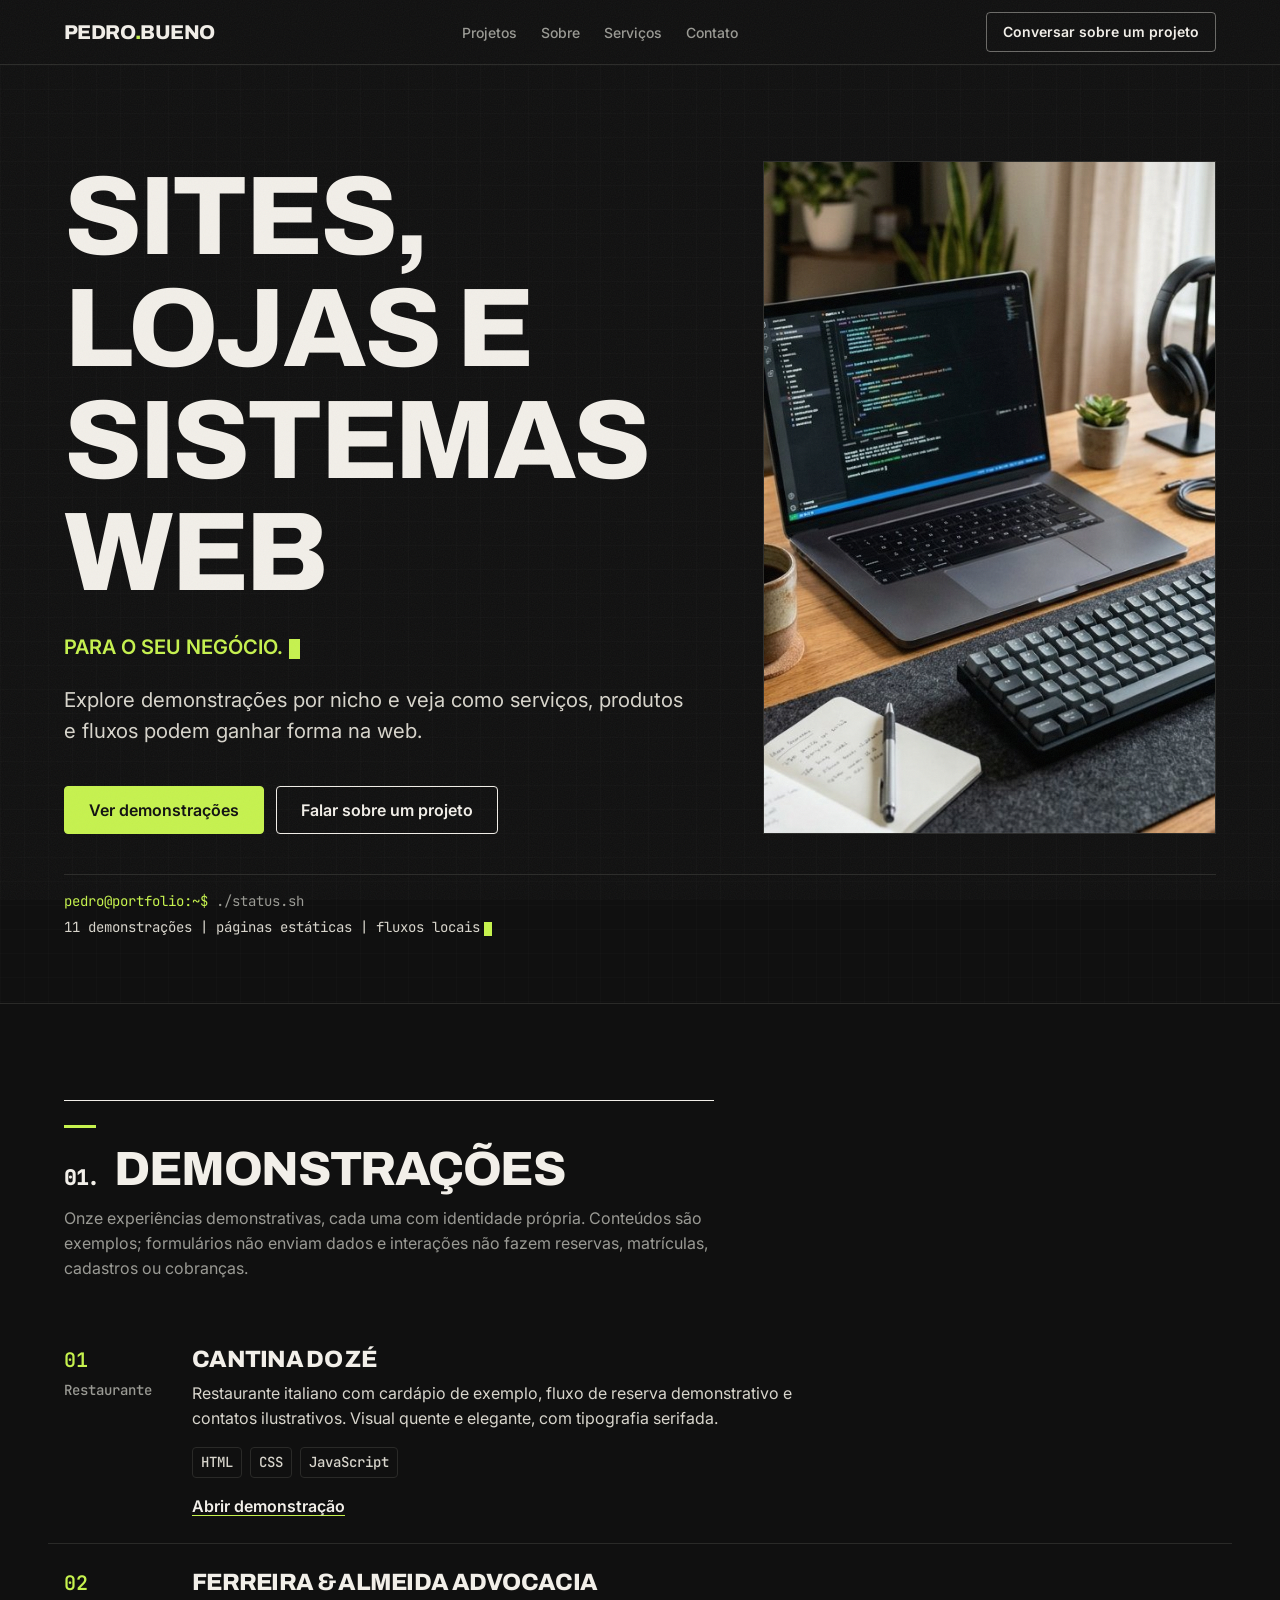
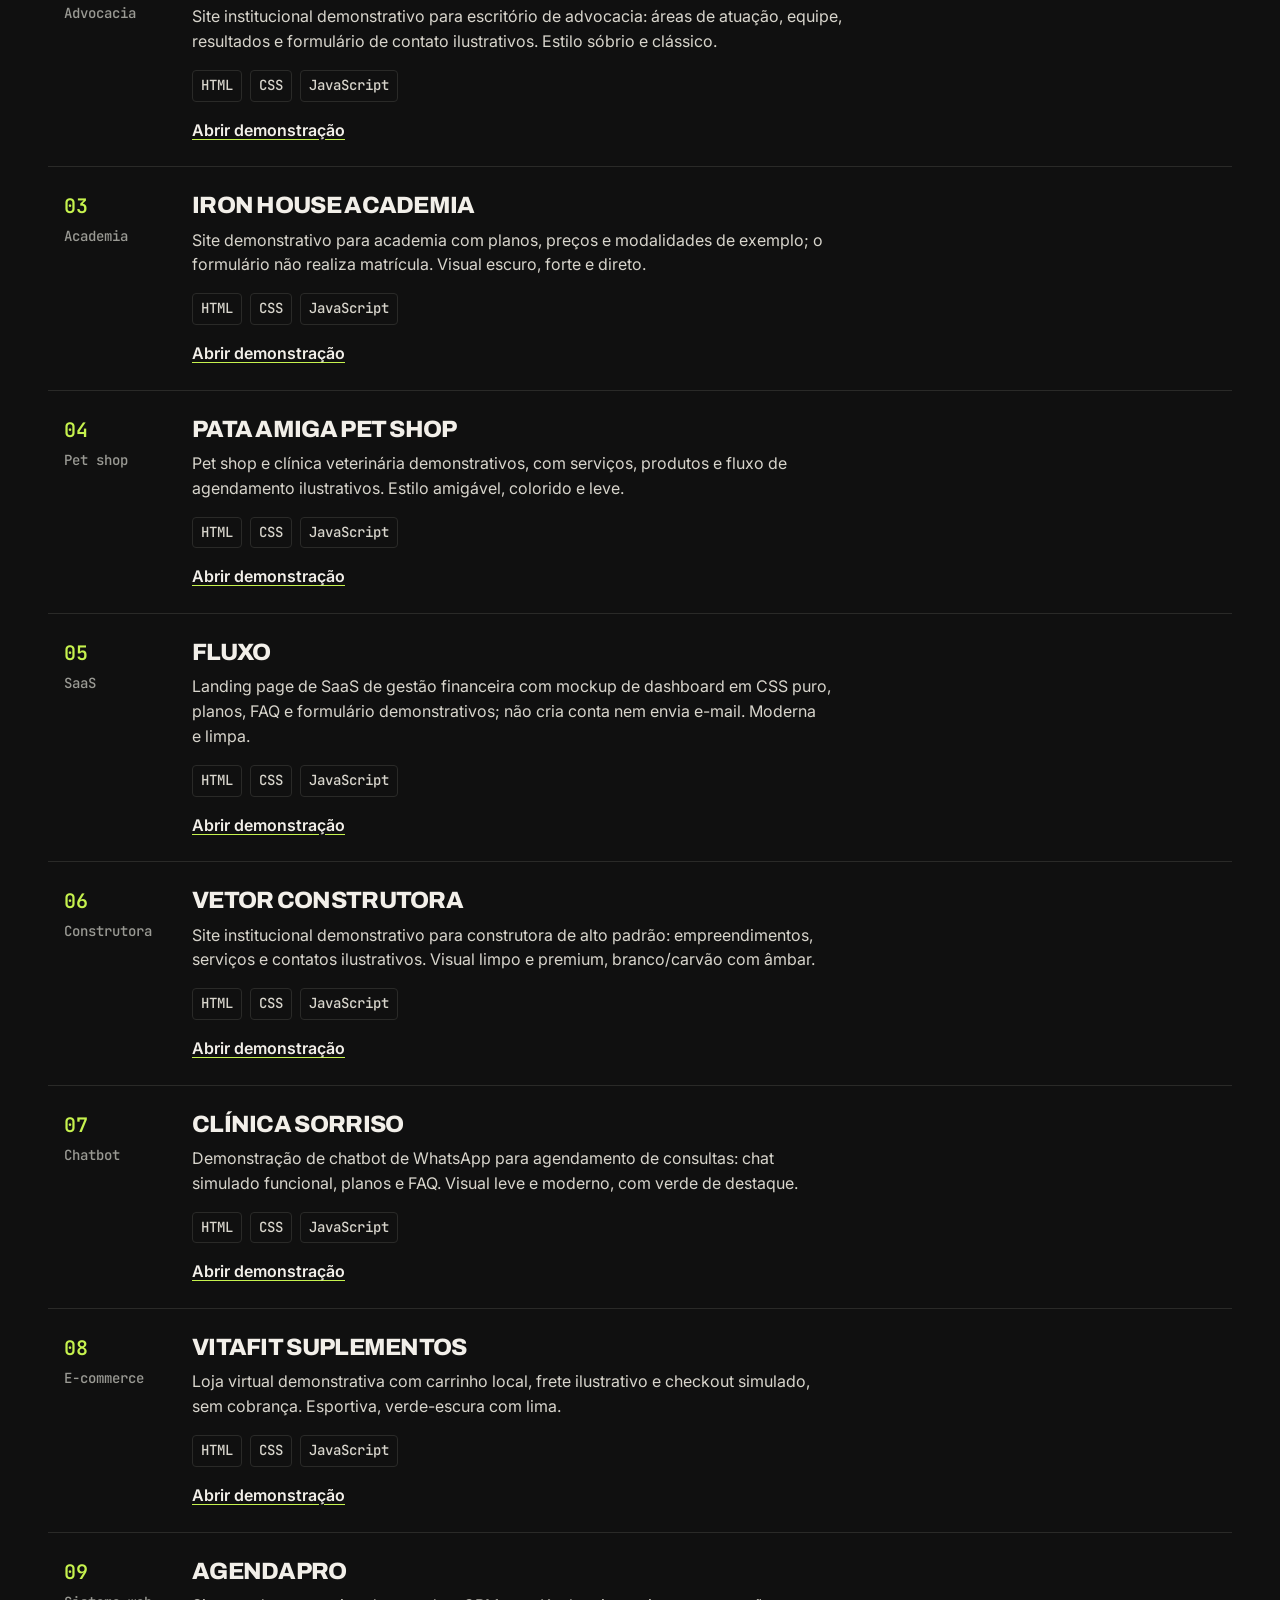
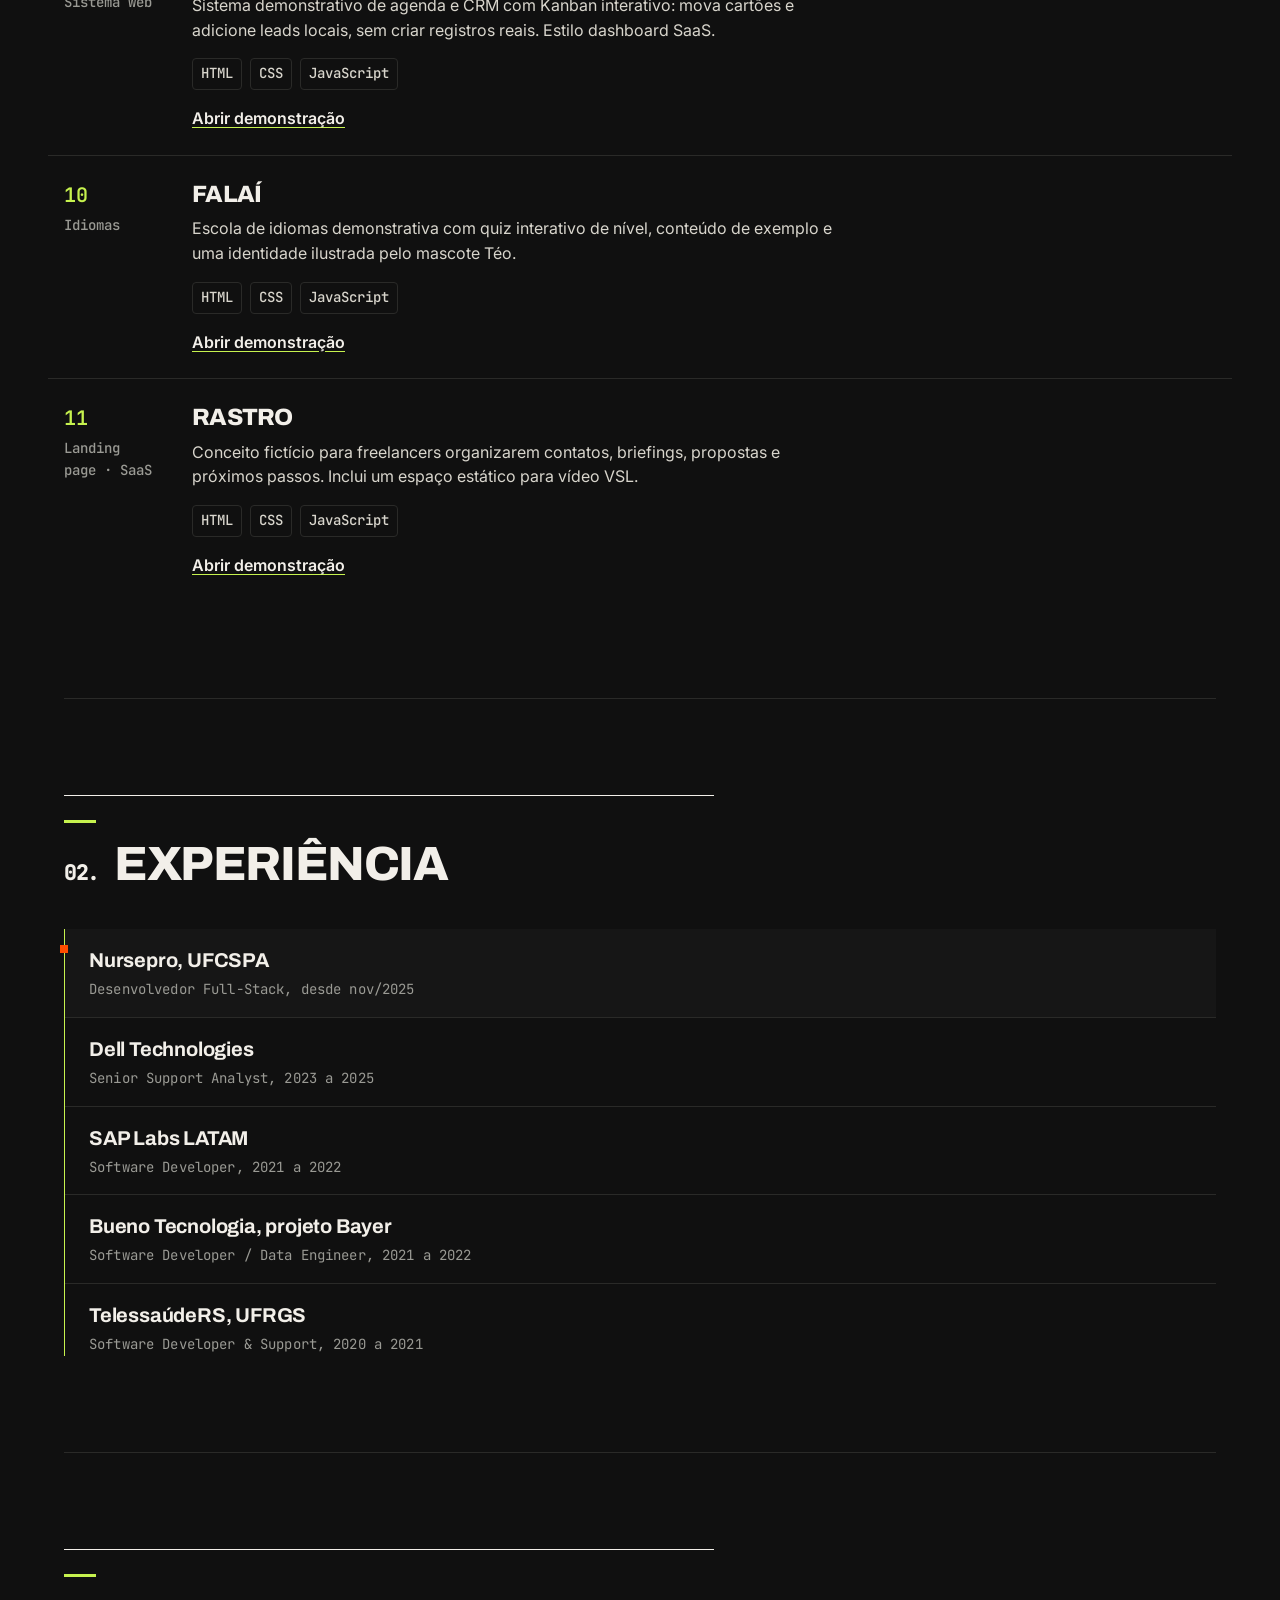
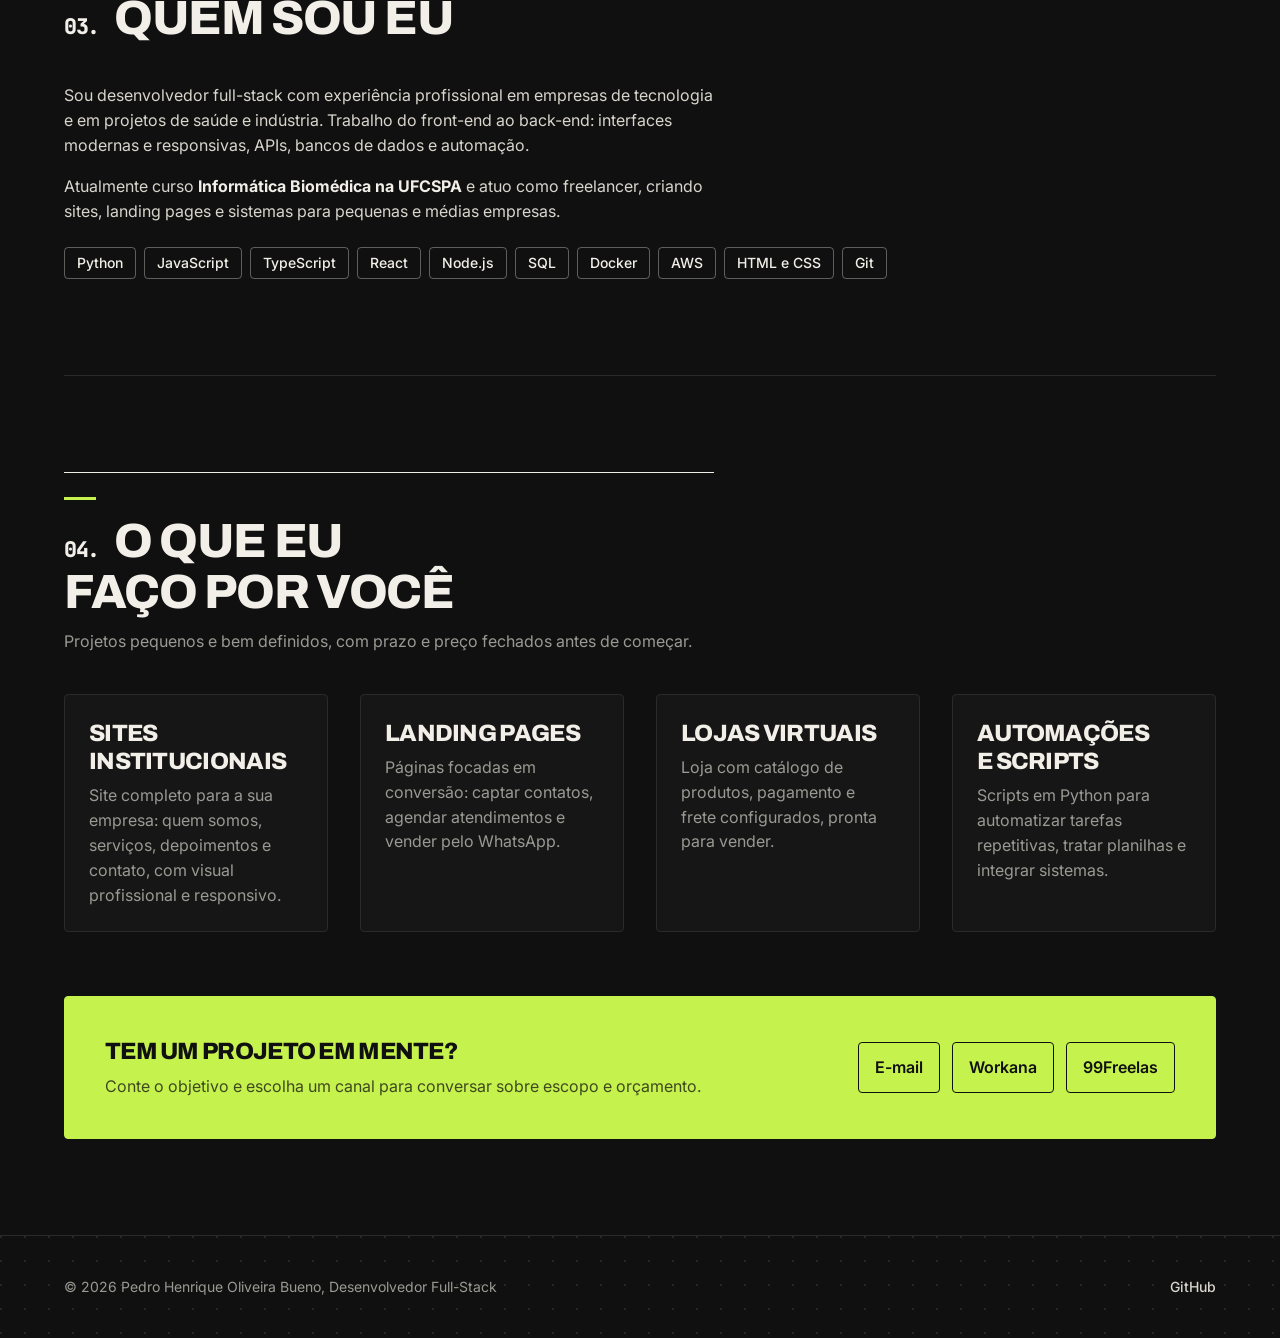
==== commit e0b0d436: "feat: add Rastro VSL landing demo Co-authored-by: OpenBot <335604065+openbotgit[bot]@users.noreply.g" ====
--- a/index.html
+++ b/index.html
@@ -45,7 +45,7 @@
     </div>
     <div class="terminal">
       <p><span class="term-prompt">pedro@portfolio:~$</span> ./status.sh</p>
-      <p class="term-out">10 demonstrações | páginas estáticas | fluxos locais<span class="term-cursor" aria-hidden="true"></span></p>
+      <p class="term-out">11 demonstrações | páginas estáticas | fluxos locais<span class="term-cursor" aria-hidden="true"></span></p>
     </div>
   </div>
 </section>
@@ -54,7 +54,7 @@
   <section id="projetos">
     <div class="section-head">
       <h2><span class="sec-num">01.</span> Demonstrações</h2>
-      <p>Dez experiências demonstrativas, cada uma com identidade própria. Conteúdos são exemplos; formulários não enviam dados e interações não fazem reservas, matrículas, cadastros ou cobranças.</p>
+      <p>Onze experiências demonstrativas, cada uma com identidade própria. Conteúdos são exemplos; formulários não enviam dados e interações não fazem reservas, matrículas, cadastros ou cobranças.</p>
     </div>
     <div class="project-list">
 
@@ -155,6 +155,16 @@
           <p>Escola de idiomas demonstrativa com quiz interativo de nível, conteúdo de exemplo e uma identidade ilustrada pelo mascote Téo.</p>
           <div class="tech"><span>HTML</span><span>CSS</span><span>JavaScript</span></div>
           <a class="card-link" href="./idiomas/">Abrir demonstração</a>
+        </div>
+      </article>
+
+      <article class="card">
+        <div class="card-head"><span class="card-index">11</span><span class="niche">Landing page · SaaS</span></div>
+        <div class="card-body">
+          <h3>Rastro</h3>
+          <p>Conceito fictício para freelancers organizarem contatos, briefings, propostas e próximos passos. Inclui um espaço estático para vídeo VSL.</p>
+          <div class="tech"><span>HTML</span><span>CSS</span><span>JavaScript</span></div>
+          <a class="card-link" href="./rastro/">Abrir demonstração</a>
         </div>
       </article>
 
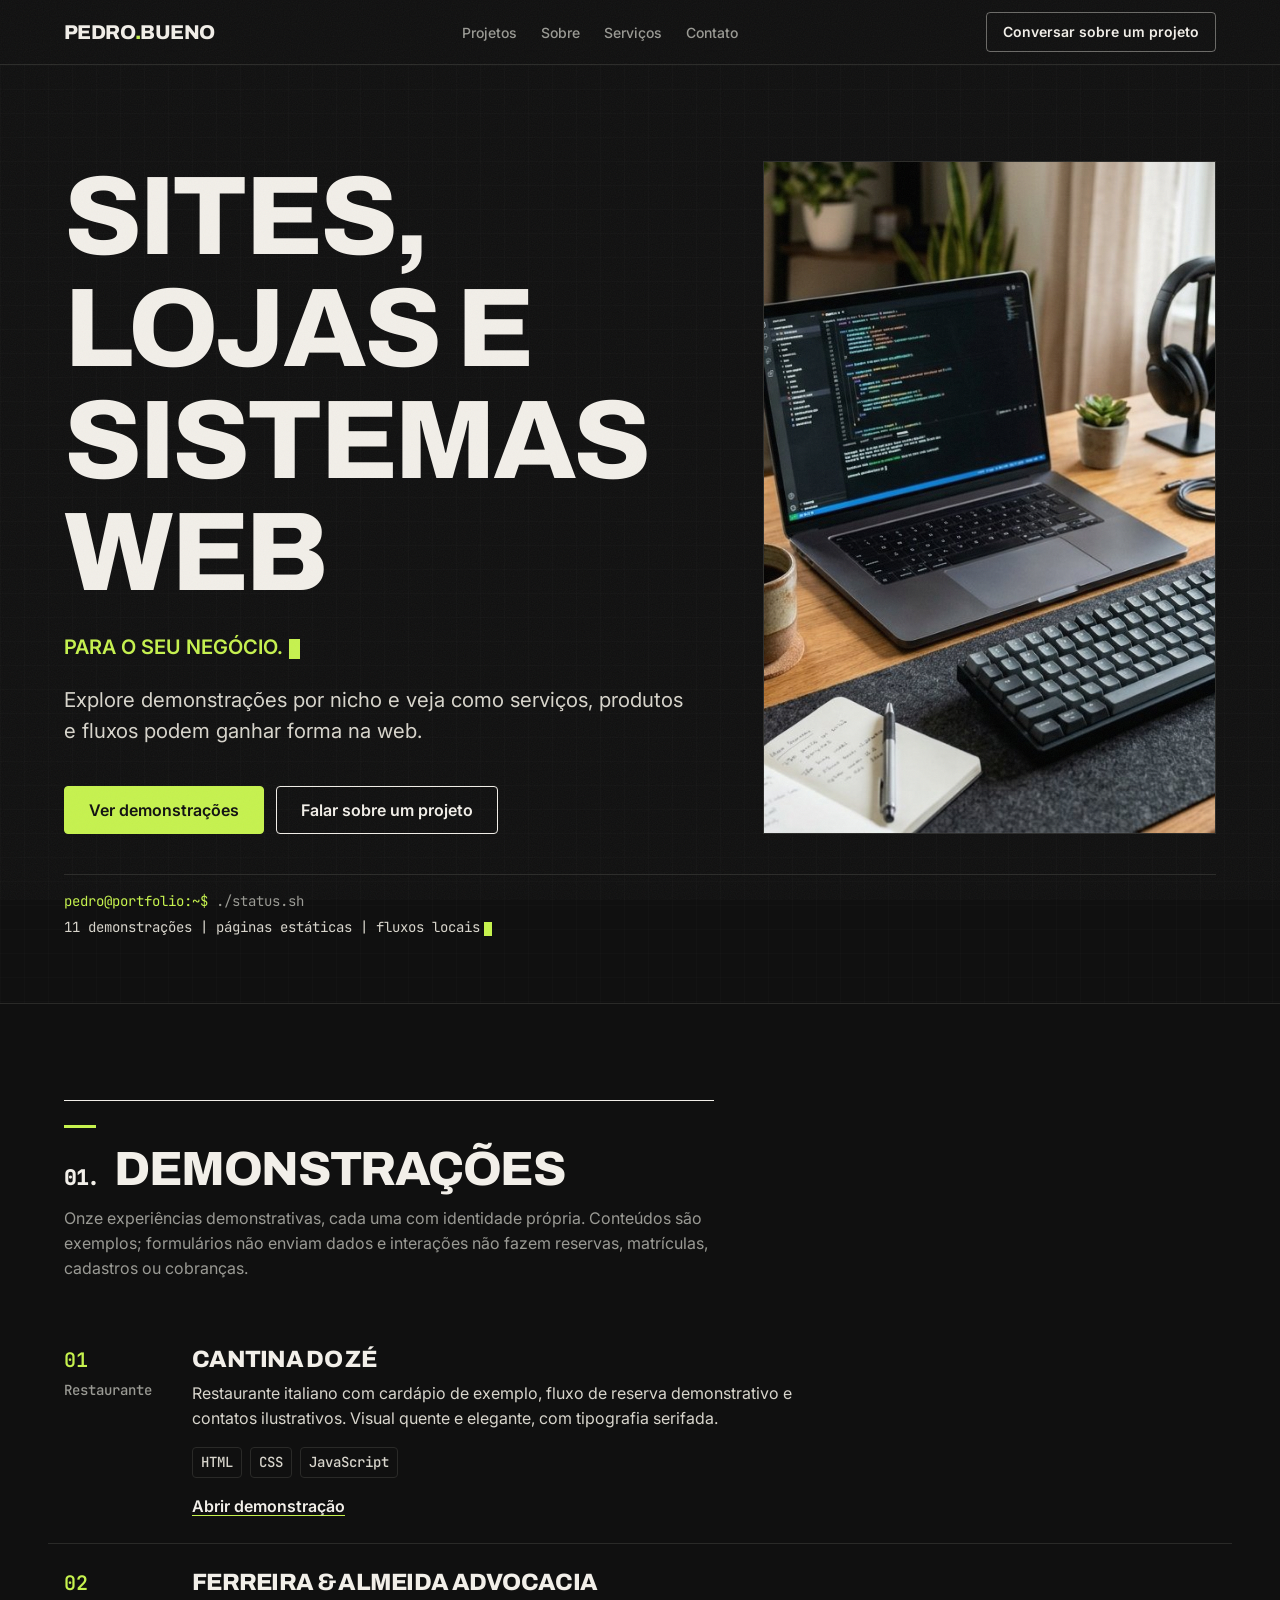
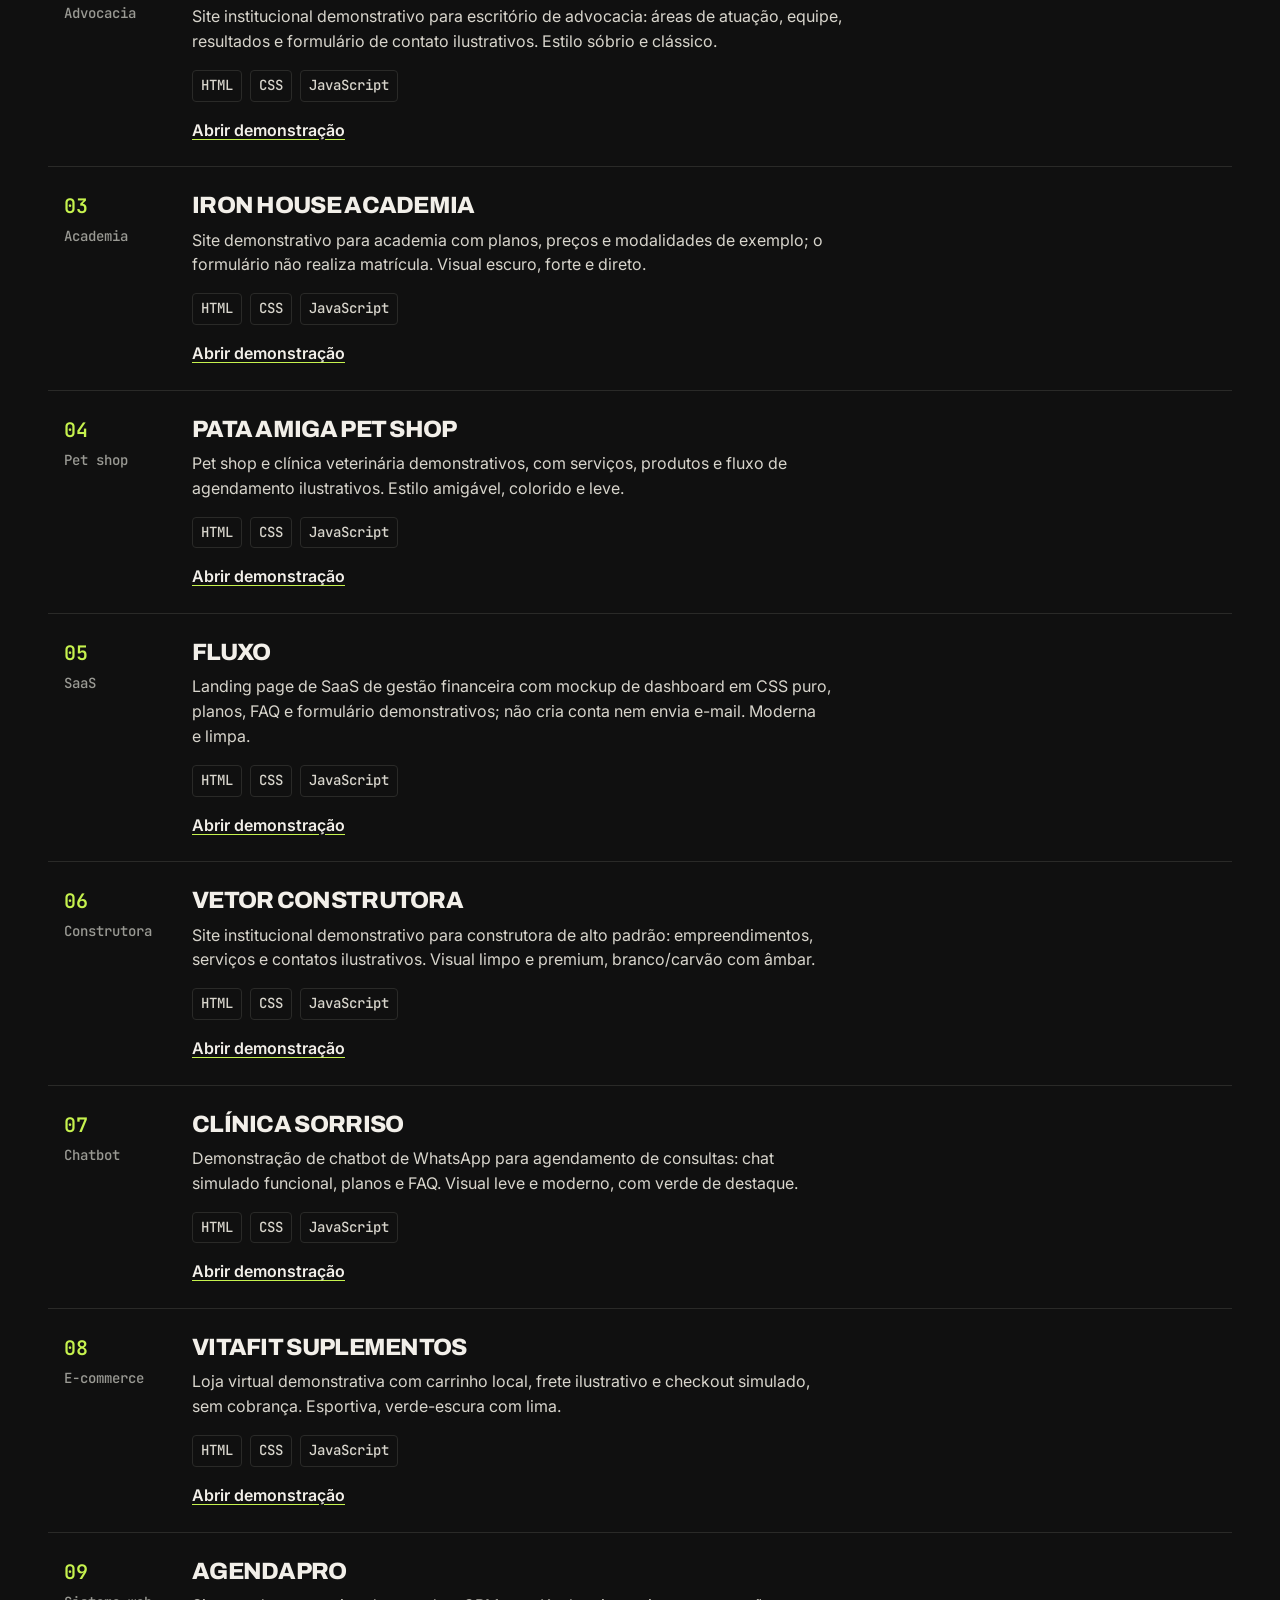
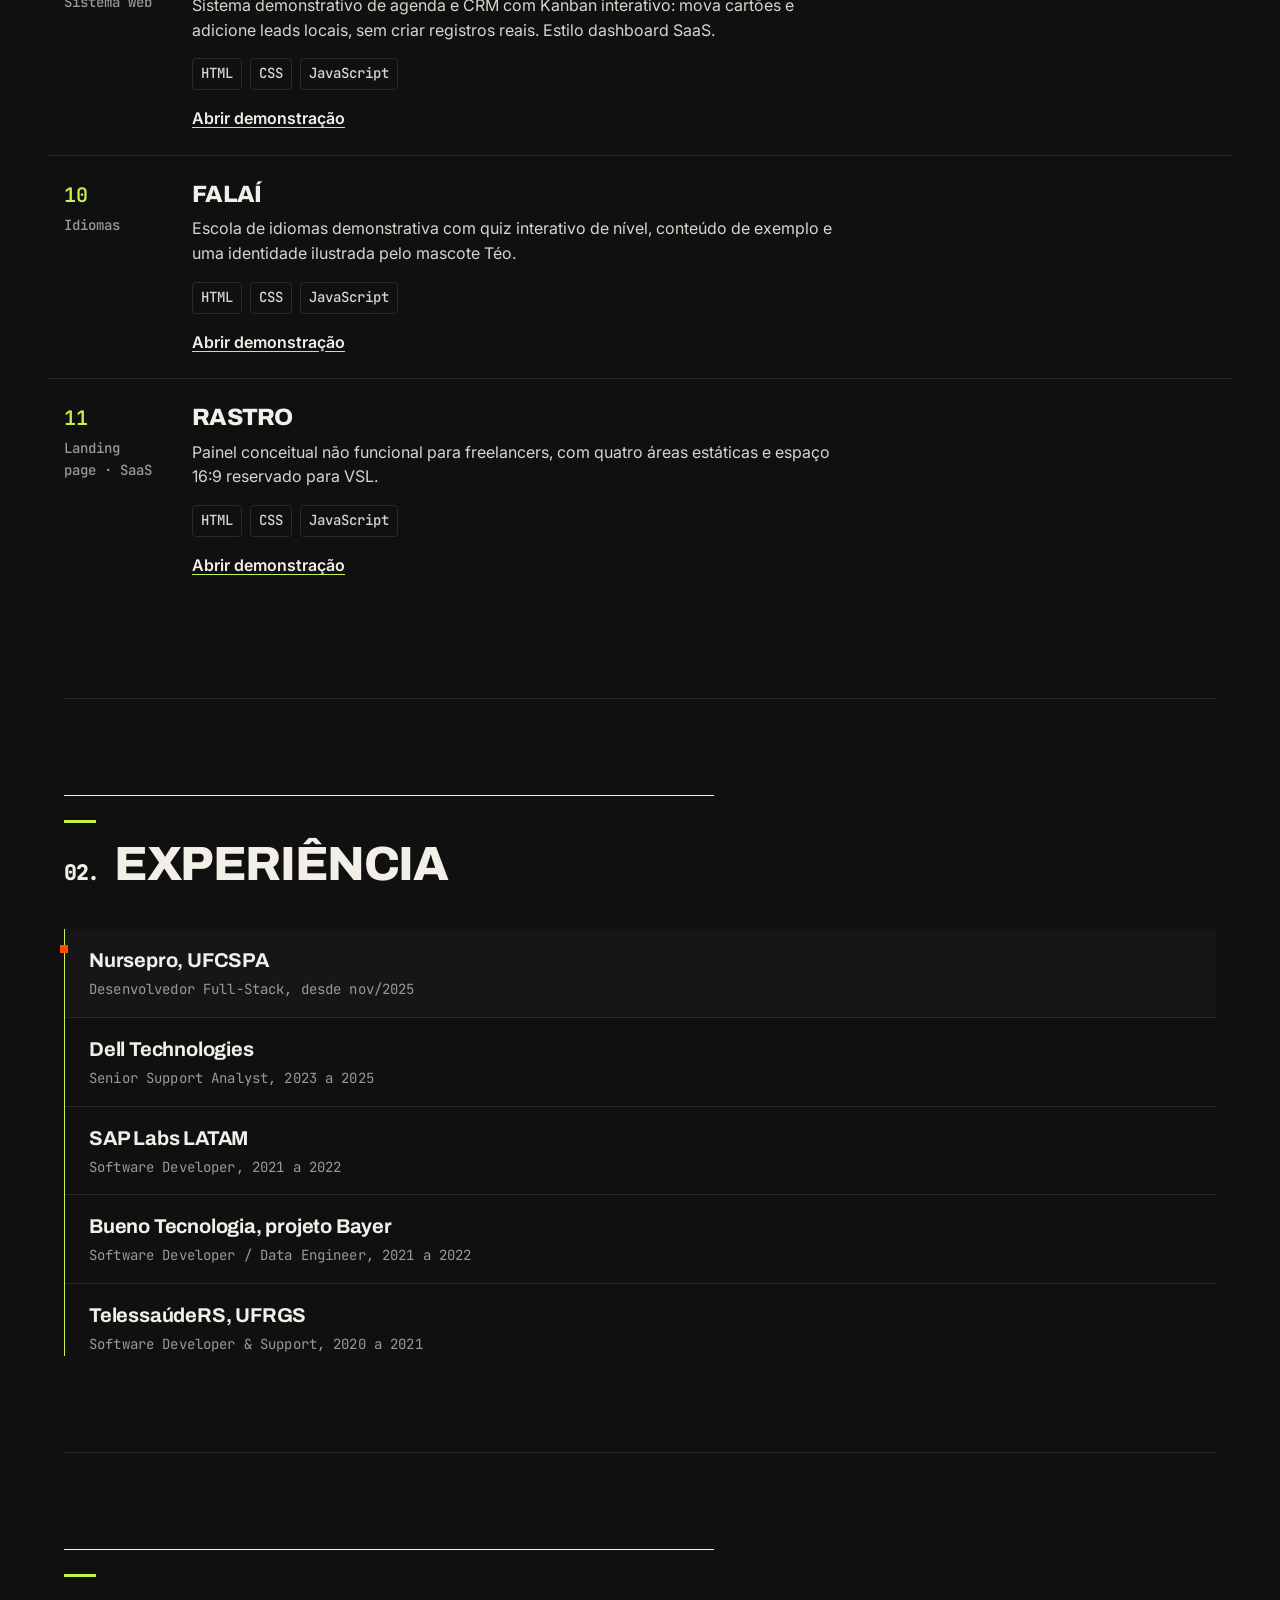
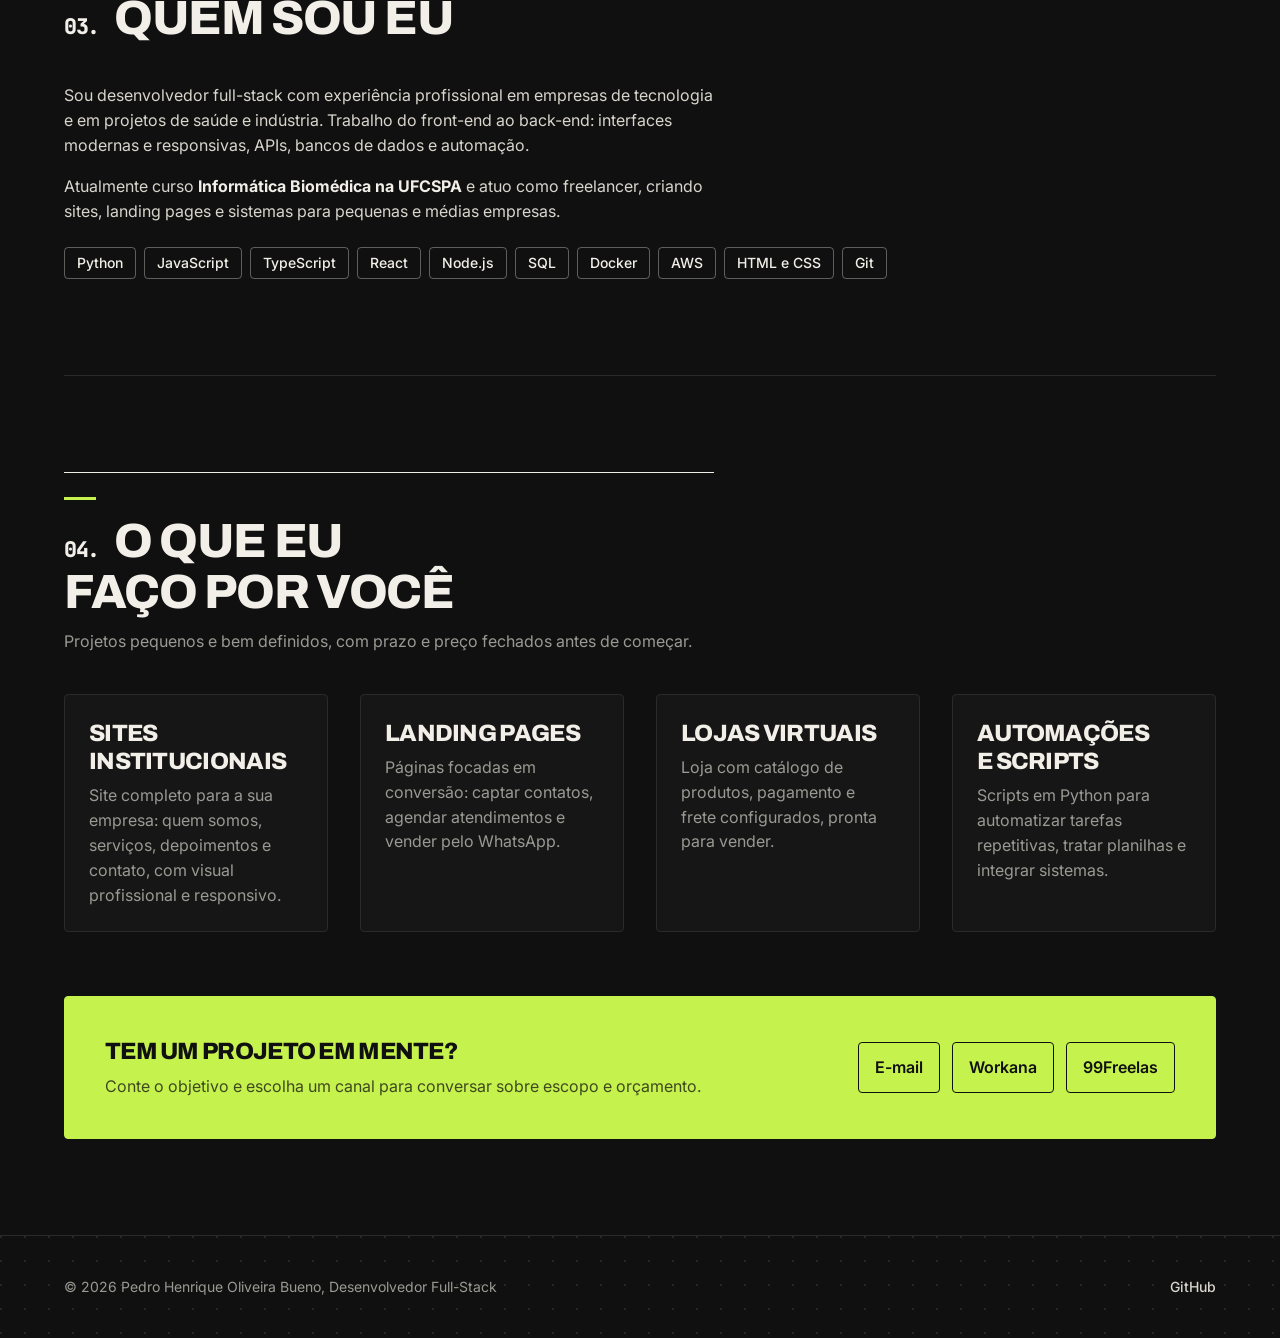
==== commit 3982acfd: "fix: align Rastro landing with revised concept spec Replace the old flow mockup with a static four-a" ====
--- a/index.html
+++ b/index.html
@@ -162,7 +162,7 @@
         <div class="card-head"><span class="card-index">11</span><span class="niche">Landing page · SaaS</span></div>
         <div class="card-body">
           <h3>Rastro</h3>
-          <p>Conceito fictício para freelancers organizarem contatos, briefings, propostas e próximos passos. Inclui um espaço estático para vídeo VSL.</p>
+          <p>Painel conceitual não funcional para freelancers, com quatro áreas estáticas e espaço 16:9 reservado para VSL.</p>
           <div class="tech"><span>HTML</span><span>CSS</span><span>JavaScript</span></div>
           <a class="card-link" href="./rastro/">Abrir demonstração</a>
         </div>
